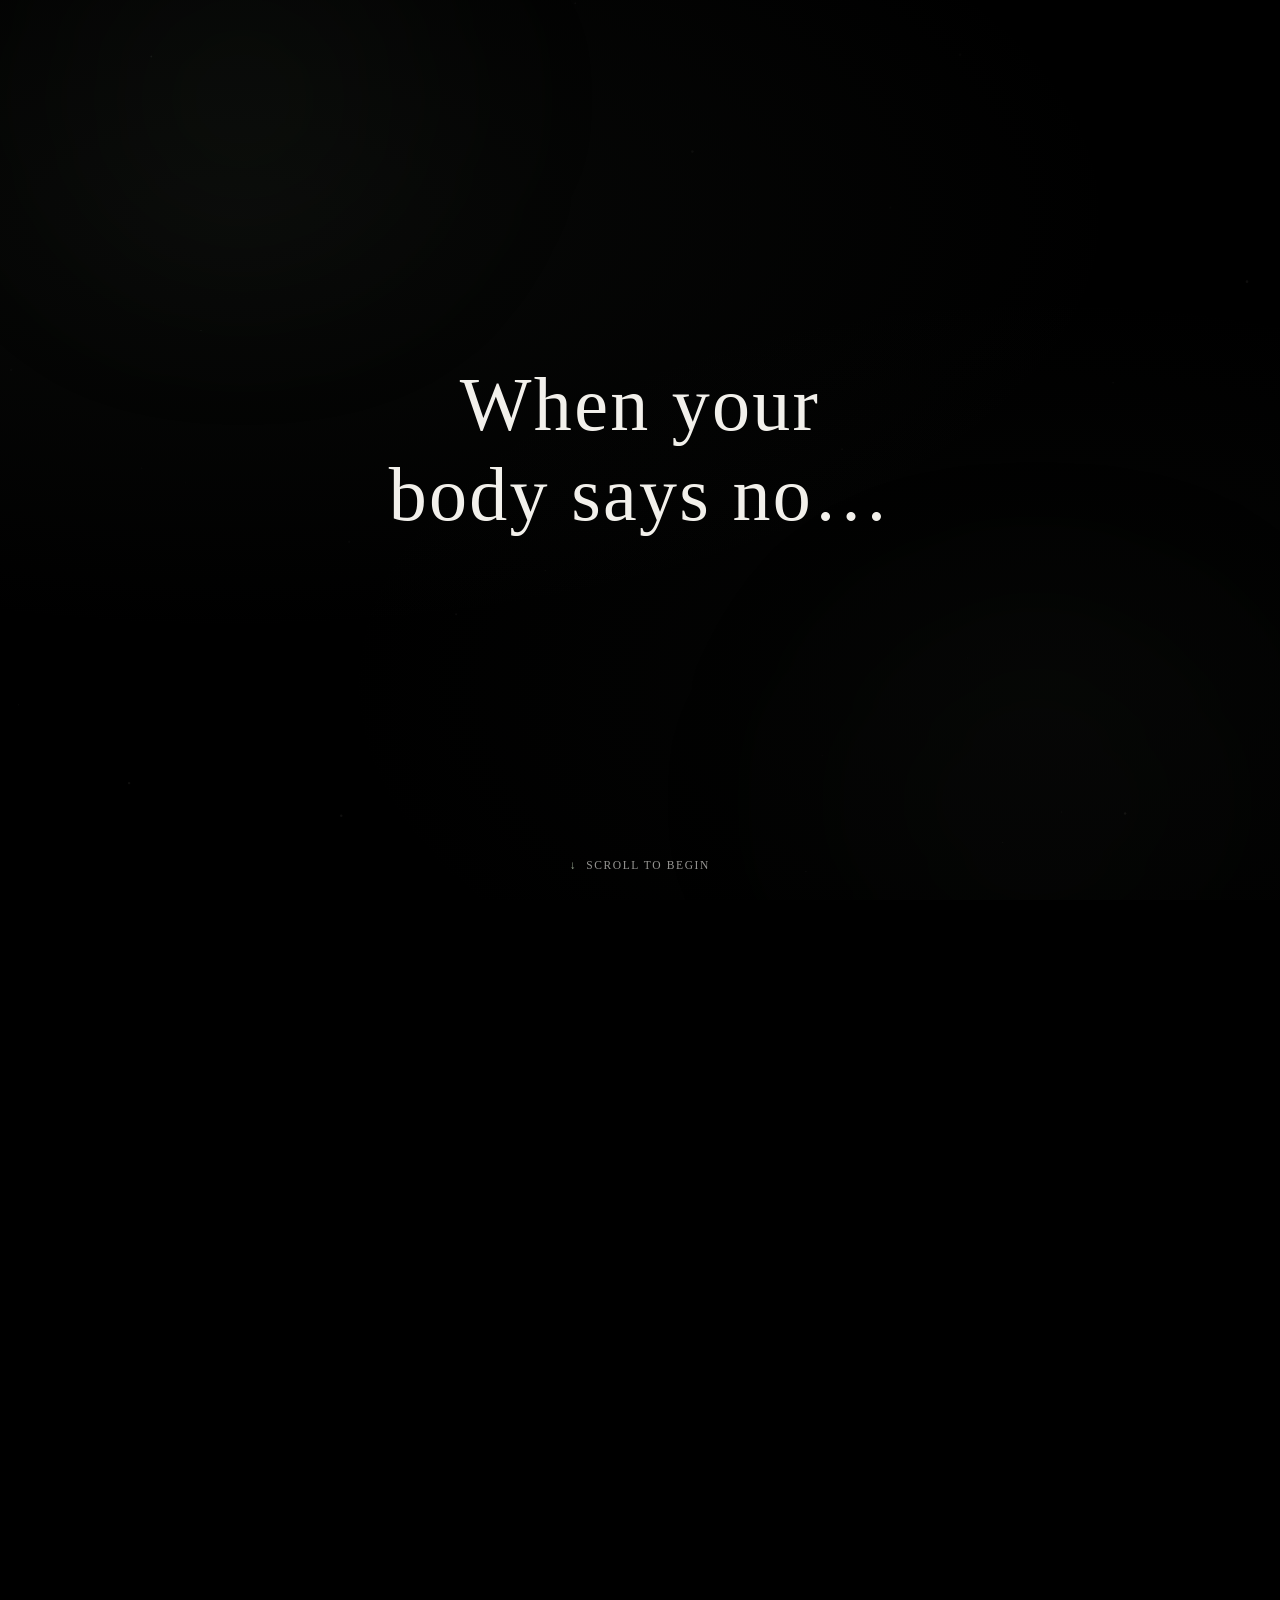
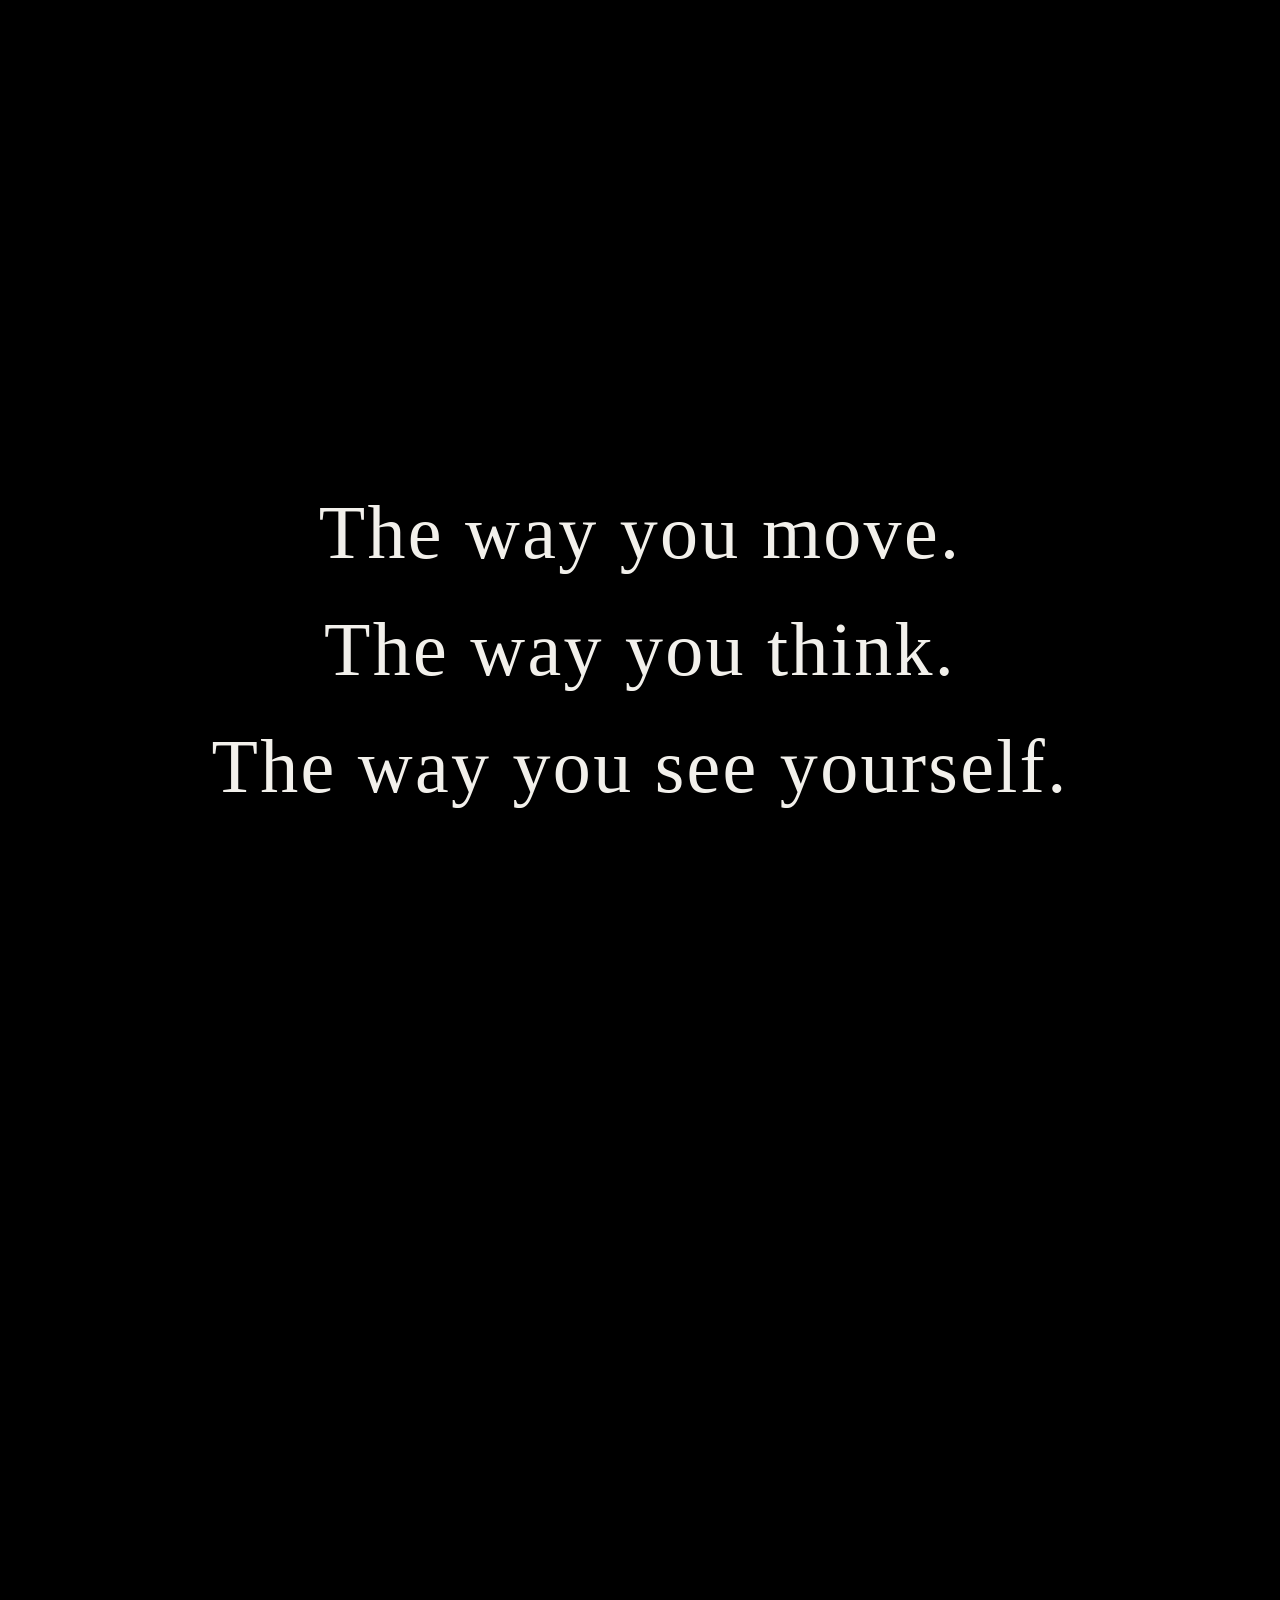
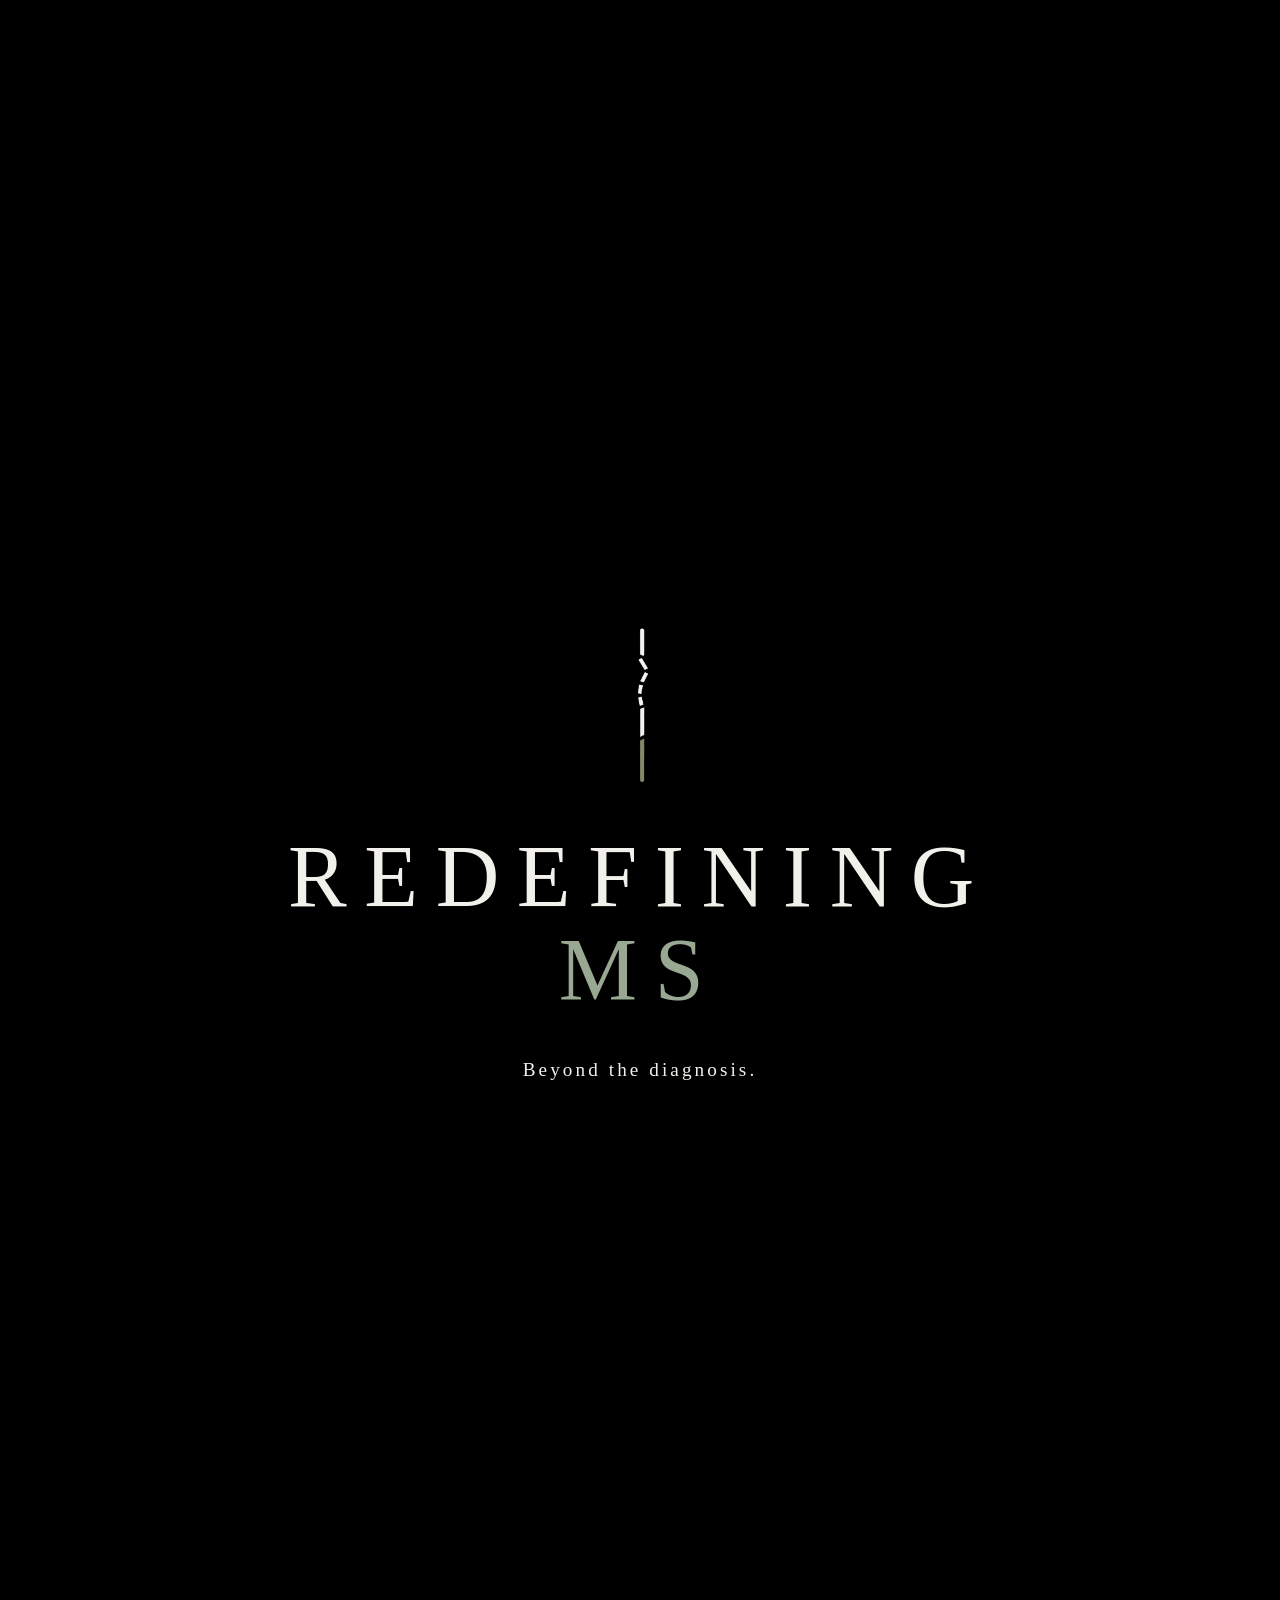
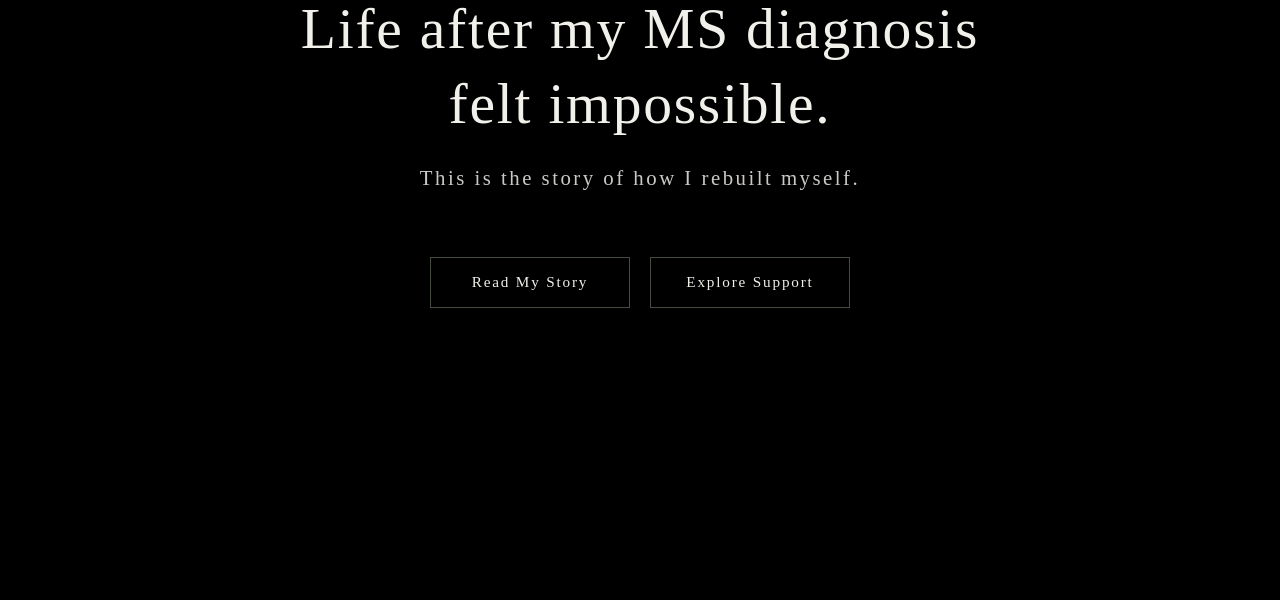
==== index.html @ 85a03a5e "Initial commit: Redefining MS site and Rebuilding Room course. Co-authored-by: Cursor <cursoragent@c" ====
<!DOCTYPE html>
<html lang="en">
<head>
  <meta charset="UTF-8">
  <meta name="viewport" content="width=device-width, initial-scale=1.0">
  <title>Redefining MS | Beyond the Diagnosis</title>
  <meta name="description" content="Redefining MS is an honest space for life after MS. Mindset, identity, support, and the work of rebuilding when life changes.">
  <meta name="author" content="Lloyd">
  <meta name="robots" content="index, follow">
  <link rel="icon" href="favicon.png" type="image/png">
  <link rel="icon" href="icon.svg" type="image/svg+xml">
  <link rel="apple-touch-icon" href="favicon.png">
  <link rel="me" href="https://www.instagram.com/redefiningms">
  <meta name="theme-color" content="#000000">
  <meta property="og:locale" content="en_GB">
  <meta property="og:type" content="website">
  <meta property="og:site_name" content="Redefining MS">
  <meta property="og:title" content="Redefining MS | Beyond the Diagnosis">
  <meta property="og:description" content="Redefining MS is an honest space for life after MS. Mindset, identity, support, and the work of rebuilding when life changes.">
  <meta property="og:image" content="book-cover.png">
  <meta property="og:image:alt" content="When My Body Said No book cover">
  <meta name="twitter:card" content="summary_large_image">
  <meta name="twitter:title" content="Redefining MS | Beyond the Diagnosis">
  <meta name="twitter:description" content="Redefining MS is an honest space for life after MS. Mindset, identity, support, and the work of rebuilding when life changes.">
  <meta name="twitter:image" content="book-cover.png">
  <meta name="twitter:image:alt" content="When My Body Said No book cover">
  <script type="application/ld+json">
    {
      "@context": "https://schema.org",
      "@type": "WebSite",
      "name": "Redefining MS",
      "description": "An honest space for life after an MS diagnosis, focused on mindset, identity, support, and rebuilding.",
      "inLanguage": "en-GB",
      "publisher": {
        "@type": "Person",
        "name": "Lloyd",
        "sameAs": "https://www.instagram.com/redefiningms"
      }
    }
  </script>
  <style>
    :root {
      --bg: #000000;
      --text: #f2f0eb;
      --text-sage: #98a892;
      --sage-glow: rgba(131, 148, 131, 0.16);
      --sage-glow-soft: rgba(131, 148, 131, 0.07);
      --reveal-duration: 4.75s;
      --reveal-ease: cubic-bezier(0.22, 1, 0.36, 1);
      --reveal-blur: 11px;
      --screen-gutter: clamp(2rem, 8vw, 5.5rem);
    }

    * {
      box-sizing: border-box;
      margin: 0;
    }

    html {
      scroll-behavior: smooth;
      scroll-snap-type: y mandatory;
    }

    body {
      position: relative;
      min-height: 100%;
      background: var(--bg);
      color: var(--text);
      font-family: "Iowan Old Style", "Palatino Linotype", Palatino, Georgia, serif;
      isolation: isolate;
    }

    .ambient {
      position: fixed;
      inset: 0;
      z-index: 0;
      overflow: hidden;
      pointer-events: none;
      background: var(--bg);
    }

    .ambient__depth,
    .ambient__glow,
    .ambient__particles,
    .ambient__noise {
      position: absolute;
      inset: 0;
    }

    .ambient__depth {
      background:
        radial-gradient(ellipse 120% 80% at 18% 24%, rgba(98, 112, 96, 0.08), transparent 58%),
        radial-gradient(ellipse 90% 70% at 82% 76%, rgba(72, 82, 70, 0.06), transparent 62%);
      transform: translate3d(0, 0, 0);
      will-change: transform;
    }

    .ambient__glow {
      opacity: 0.55;
      filter: blur(72px);
      transform: translate3d(0, 0, 0);
      will-change: transform;
    }

    .ambient__glow--one {
      inset: auto;
      top: -18%;
      left: -10%;
      width: 58%;
      height: 58%;
      background: radial-gradient(circle, rgba(118, 132, 114, 0.12) 0%, transparent 72%);
      animation: ambient-drift-a 42s ease-in-out infinite;
    }

    .ambient__glow--two {
      inset: auto;
      right: -12%;
      bottom: -20%;
      width: 62%;
      height: 62%;
      background: radial-gradient(circle, rgba(88, 98, 86, 0.1) 0%, transparent 74%);
      animation: ambient-drift-b 54s ease-in-out infinite;
    }

    .ambient__particles {
      width: 100%;
      height: 100%;
      opacity: 0.42;
    }

    .ambient__noise {
      opacity: 0.028;
      mix-blend-mode: soft-light;
      background-image: url("data:image/svg+xml,%3Csvg viewBox='0 0 200 200' xmlns='http://www.w3.org/2000/svg'%3E%3Cfilter id='n'%3E%3CfeTurbulence type='fractalNoise' baseFrequency='0.95' numOctaves='3' stitchTiles='stitch'/%3E%3C/filter%3E%3Crect width='100%25' height='100%25' filter='url(%23n)'/%3E%3C/svg%3E");
      background-size: 180px 180px;
      animation: ambient-grain 18s steps(10) infinite;
    }

    @keyframes ambient-drift-a {
      0%,
      100% {
        transform: translate3d(0, 0, 0) scale(1);
      }

      50% {
        transform: translate3d(2.5%, -2%, 0) scale(1.04);
      }
    }

    @keyframes ambient-drift-b {
      0%,
      100% {
        transform: translate3d(0, 0, 0) scale(1);
      }

      50% {
        transform: translate3d(-2%, 2.5%, 0) scale(1.05);
      }
    }

    @keyframes ambient-grain {
      0% {
        transform: translate3d(0, 0, 0);
      }

      100% {
        transform: translate3d(-4%, 3%, 0);
      }
    }

    .visually-hidden {
      position: absolute;
      width: 1px;
      height: 1px;
      padding: 0;
      margin: -1px;
      overflow: hidden;
      clip: rect(0, 0, 0, 0);
      white-space: nowrap;
      border: 0;
    }

    .site-nav {
      position: fixed;
      top: 0;
      left: 0;
      right: 0;
      z-index: 30;
      padding: 0.9rem var(--screen-gutter);
      border-bottom: 1px solid transparent;
      opacity: 0;
      transform: translateY(-0.35rem);
      pointer-events: none;
      transition:
        opacity 0.9s ease,
        transform 0.9s ease,
        background-color 0.9s ease,
        border-color 0.9s ease,
        backdrop-filter 0.9s ease;
    }

    .site-nav.is-visible {
      opacity: 1;
      transform: translateY(0);
      pointer-events: auto;
    }

    .site-nav.is-visible:not(.is-menu-open) {
      background: rgba(0, 0, 0, 0.42);
      border-bottom-color: rgba(152, 168, 146, 0.14);
      backdrop-filter: blur(14px);
      -webkit-backdrop-filter: blur(14px);
    }

    .site-nav.is-menu-open {
      background: transparent;
      border-bottom-color: transparent;
      backdrop-filter: none;
      -webkit-backdrop-filter: none;
    }

    .site-nav.is-menu-open .site-nav__inner {
      position: fixed;
      top: 0;
      right: 0;
      left: 0;
      padding: 0.9rem var(--screen-gutter);
    }

    .site-nav__inner {
      position: relative;
      z-index: 52;
      display: flex;
      align-items: center;
      justify-content: center;
      max-width: 72rem;
      margin: 0 auto;
    }

    .site-nav__toggle {
      display: inline-flex;
      align-items: center;
      gap: 0.7rem;
      padding: 0.35rem 0.15rem;
      border: 0;
      background: transparent;
      color: var(--text);
      cursor: pointer;
    }

    .site-nav__toggle-label {
      font-size: 0.72rem;
      font-weight: 400;
      letter-spacing: 0.16em;
      line-height: 1;
      text-transform: uppercase;
    }

    .site-nav__toggle-lines {
      display: grid;
      gap: 0.35rem;
    }

    .site-nav__toggle-lines span {
      display: block;
      width: 1.15rem;
      height: 1px;
      background: currentColor;
      transition: transform 0.35s ease, opacity 0.35s ease;
    }

    .site-nav.is-menu-open .site-nav__toggle-lines span:nth-child(1) {
      transform: translateY(0.43rem) rotate(45deg);
    }

    .site-nav.is-menu-open .site-nav__toggle-lines span:nth-child(2) {
      opacity: 0;
    }

    .site-nav.is-menu-open .site-nav__toggle-lines span:nth-child(3) {
      transform: translateY(-0.43rem) rotate(-45deg);
    }

    .site-nav__menu {
      position: fixed;
      inset: 0;
      z-index: 50;
      display: grid;
      place-items: center;
      min-height: 100vh;
      min-height: 100dvh;
      padding: var(--screen-gutter);
      background: var(--bg);
      opacity: 0;
      visibility: hidden;
      pointer-events: none;
      transition:
        opacity 0.55s ease,
        visibility 0.55s ease;
    }

    body.is-nav-open .site-nav__menu {
      opacity: 1;
      visibility: visible;
      pointer-events: auto;
    }

    .site-nav__list {
      display: flex;
      flex-direction: column;
      align-items: center;
      gap: clamp(2rem, 4.5vh, 3.25rem);
      list-style: none;
    }

    .site-nav__link {
      color: var(--text);
      font-size: clamp(1.45rem, 4.2vw, 2.35rem);
      font-weight: 400;
      letter-spacing: 0.08em;
      line-height: 1.2;
      text-decoration: none;
      text-transform: none;
      opacity: 0.9;
      transition: color 0.4s ease, opacity 0.4s ease;
    }

    .site-nav__link:hover,
    .site-nav__link:focus-visible {
      color: var(--text-sage);
      opacity: 1;
    }

    .site-nav__link:focus-visible {
      outline: 2px solid var(--text-sage);
      outline-offset: 4px;
    }

    body.is-nav-open {
      overflow: hidden;
    }

    body.is-nav-open .scroll-cue {
      opacity: 0;
    }

    .screen {
      position: relative;
      z-index: 1;
      min-height: 100vh;
      min-height: 100dvh;
      display: grid;
      place-items: center;
      padding: var(--screen-gutter);
      scroll-snap-align: start;
      scroll-snap-stop: always;
    }

    .screen__content {
      width: min(100%, 46rem);
      margin-inline: auto;
    }

    .screen__content--ways {
      width: min(100%, 52rem);
    }

    .screen__line {
      font-size: clamp(2.15rem, 6.4vw, 4.75rem);
      font-weight: 400;
      letter-spacing: 0.03em;
      line-height: 1.18;
      text-align: center;
      text-wrap: balance;
    }

    .screen__line--verse {
      font-size: clamp(1.9rem, 5.4vw, 3.6rem);
      line-height: 1.3;
    }

    .screen__stack--ways {
      gap: clamp(1.35rem, 3.5vh, 2.35rem);
    }

    .screen__line--single {
      white-space: nowrap;
      text-wrap: nowrap;
    }

    @media (max-width: 480px) {
      .screen__line--single {
        font-size: clamp(1.65rem, 5.8vw, 2.15rem);
        letter-spacing: 0.02em;
      }
    }

    .screen__story-heading {
      display: flex;
      flex-direction: column;
      align-items: center;
      gap: clamp(0.85rem, 2.2vh, 1.35rem);
      width: min(100%, 50rem);
    }

    .screen__story-sub {
      max-width: 34rem;
      color: rgba(242, 240, 235, 0.84);
      font-size: clamp(1rem, 2.2vw, 1.3rem);
      font-weight: 400;
      letter-spacing: 0.12em;
      line-height: 1.55;
      text-align: center;
      text-wrap: balance;
    }

    .screen__line--on-load {
      opacity: 0;
      filter: blur(var(--reveal-blur));
      transform: translateY(1.1rem);
      animation: reveal-on-load var(--reveal-duration) var(--reveal-ease) forwards;
    }

    .screen--change {
      --reveal-duration: 2.1s;
      scroll-snap-stop: normal;
    }

    .screen--change .screen__line--in-view {
      filter: none;
      transform: translate3d(0, 1.1rem, 0);
      transition:
        opacity var(--reveal-duration) var(--reveal-ease),
        transform calc(var(--reveal-duration) * 0.9) var(--reveal-ease);
    }

    .screen--change .screen__line--in-view.is-visible {
      filter: none;
      transform: translate3d(0, 0, 0);
    }

    .screen__line--in-view {
      opacity: 0;
      filter: blur(var(--reveal-blur));
      transform: translateY(1.1rem);
      transition:
        opacity var(--reveal-duration) var(--reveal-ease),
        filter var(--reveal-duration) var(--reveal-ease),
        transform calc(var(--reveal-duration) + 0.35s) var(--reveal-ease);
    }

    .screen__line--in-view.is-visible {
      opacity: 1;
      filter: blur(0);
      transform: translateY(0);
    }

    .screen__stack {
      display: flex;
      flex-direction: column;
      align-items: center;
      gap: clamp(1rem, 3vh, 2rem);
    }

    .screen__line--stagger {
      opacity: 0;
      filter: blur(var(--reveal-blur));
      transform: translateY(1rem);
      transition:
        opacity var(--reveal-duration) var(--reveal-ease),
        filter var(--reveal-duration) var(--reveal-ease),
        transform calc(var(--reveal-duration) + 0.35s) var(--reveal-ease);
      transition-delay: var(--delay, 0s);
    }

    .screen--in-view.is-visible .screen__line--stagger {
      opacity: 1;
      filter: blur(0);
      transform: translateY(0);
    }

    .screen__proclamation {
      position: relative;
      isolation: isolate;
    }

    .screen__proclamation::before {
      content: "";
      position: absolute;
      inset: -45% -25%;
      z-index: -1;
      pointer-events: none;
      background: radial-gradient(
        ellipse at center,
        var(--sage-glow) 0%,
        var(--sage-glow-soft) 42%,
        transparent 72%
      );
      opacity: 0;
      transition: opacity 5s ease;
    }

    .screen--in-view.is-visible .screen__proclamation::before {
      opacity: 1;
    }

    .screen__line--lift {
      opacity: 0;
      filter: blur(var(--reveal-blur));
      transform: translateY(1.35rem);
      transition:
        opacity var(--reveal-duration) var(--reveal-ease),
        filter var(--reveal-duration) var(--reveal-ease),
        transform calc(var(--reveal-duration) + 0.35s) var(--reveal-ease);
    }

    .screen--in-view.is-visible .screen__line--lift {
      opacity: 1;
      filter: blur(0);
      transform: translateY(0);
    }

    .screen__title-card {
      display: flex;
      flex-direction: column;
      align-items: center;
      text-align: center;
      gap: clamp(1.75rem, 4.5vh, 3rem);
      width: min(100%, 52rem);
    }

    .screen__title-mark {
      display: block;
      height: clamp(6.5rem, 20vh, 11rem);
      width: auto;
      object-fit: contain;
    }

    .screen__brand {
      font-size: clamp(2.35rem, 7.8vw, 5.5rem);
      font-weight: 400;
      letter-spacing: 0.2em;
      line-height: 1.05;
      text-transform: uppercase;
    }

    .screen__brand-ms {
      color: var(--text-sage);
    }

    .screen__brand-sub {
      font-size: clamp(0.95rem, 2.1vw, 1.2rem);
      font-weight: 400;
      letter-spacing: 0.16em;
      line-height: 1.5;
      text-transform: none;
    }

    .screen__title-piece {
      opacity: 0;
      filter: blur(var(--reveal-blur));
      transform: translateY(1.2rem);
      transition:
        opacity var(--reveal-duration) var(--reveal-ease),
        filter var(--reveal-duration) var(--reveal-ease),
        transform calc(var(--reveal-duration) + 0.5s) var(--reveal-ease);
      transition-delay: var(--delay, 0s);
    }

    .screen--in-view.is-visible .screen__title-piece {
      opacity: 1;
      filter: blur(0);
      transform: translateY(0);
    }

    .screen__cta-card {
      display: flex;
      flex-direction: column;
      align-items: center;
      text-align: center;
      gap: clamp(3rem, 7vh, 4.75rem);
      width: min(100%, 50rem);
    }

    .screen__cta-row {
      display: flex;
      flex-wrap: wrap;
      justify-content: center;
      gap: clamp(0.85rem, 2vw, 1.25rem);
    }

    .screen__cta {
      display: inline-flex;
      align-items: center;
      justify-content: center;
      min-width: 12.5rem;
      padding: 0.95rem 1.85rem;
      border: 1px solid rgba(152, 168, 146, 0.45);
      color: var(--text);
      background: transparent;
      font: inherit;
      font-size: clamp(0.85rem, 1.4vw, 0.95rem);
      letter-spacing: 0.12em;
      line-height: 1.2;
      text-decoration: none;
      transition:
        color 0.5s ease,
        border-color 0.5s ease,
        background-color 0.5s ease,
        transform 0.5s ease;
    }

    .screen__cta:hover,
    .screen__cta:focus-visible {
      border-color: var(--text-sage);
      background: rgba(152, 168, 146, 0.1);
      transform: translateY(-2px);
    }

    .screen__cta:focus-visible {
      outline: 2px solid var(--text-sage);
      outline-offset: 3px;
    }

    .scroll-cue {
      position: fixed;
      left: 50%;
      bottom: clamp(1.25rem, 3vh, 2.25rem);
      z-index: 25;
      display: flex;
      align-items: center;
      gap: 0.55rem;
      color: rgba(242, 240, 235, 0.62);
      font-size: 0.72rem;
      font-weight: 400;
      letter-spacing: 0.14em;
      line-height: 1.2;
      text-transform: uppercase;
      transform: translateX(-50%);
      opacity: 1;
      pointer-events: none;
      transition: opacity 0.9s ease;
    }

    .scroll-cue.is-hidden {
      opacity: 0;
    }

    .scroll-cue__label {
      transition: opacity 0.55s ease;
    }

    .scroll-cue__arrow {
      display: inline-block;
      color: var(--text-sage);
      animation: scroll-cue-bob 3.2s ease-in-out infinite;
    }

    @keyframes scroll-cue-bob {
      0%,
      100% {
        transform: translateY(0);
      }

      50% {
        transform: translateY(0.28rem);
      }
    }

    @keyframes reveal-on-load {
      from {
        opacity: 0;
        filter: blur(var(--reveal-blur));
        transform: translateY(1.1rem);
      }

      to {
        opacity: 1;
        filter: blur(0);
        transform: translateY(0);
      }
    }

    @media (prefers-reduced-motion: reduce) {
      html {
        scroll-behavior: auto;
      }

      .ambient__glow--one,
      .ambient__glow--two,
      .ambient__noise {
        animation: none;
      }

      .ambient__particles {
        display: none;
      }

      .screen__line--on-load {
        animation: none;
        opacity: 1;
        filter: none;
        transform: none;
      }

      .screen__line--in-view,
      .screen__line--stagger,
      .screen__line--lift,
      .screen__title-piece {
        opacity: 1;
        filter: none;
        transform: none;
        transition: none;
      }

      .screen__proclamation::before {
        opacity: 1;
        transition: none;
      }

      .site-nav {
        transform: none;
        transition: none;
      }

      .scroll-cue__arrow {
        animation: none;
      }
    }

  </style>
</head>
<body>
  <div class="ambient" aria-hidden="true">
    <div class="ambient__depth"></div>
    <div class="ambient__glow ambient__glow--one"></div>
    <div class="ambient__glow ambient__glow--two"></div>
    <canvas class="ambient__particles"></canvas>
    <div class="ambient__noise"></div>
  </div>

  <header class="site-nav" id="site-nav" aria-hidden="true">
    <div class="site-nav__inner">
      <button type="button" class="site-nav__toggle" aria-expanded="false" aria-controls="site-nav-menu">
        <span class="site-nav__toggle-label" id="site-nav-toggle-label">Menu</span>
        <span class="site-nav__toggle-lines" aria-hidden="true">
          <span></span>
          <span></span>
          <span></span>
        </span>
      </button>
    </div>
  </header>

  <nav id="site-nav-menu" class="site-nav__menu" aria-label="Primary" aria-hidden="true">
    <ul class="site-nav__list">
      <li><a class="site-nav__link" href="my-story.html">My Story</a></li>
      <li><a class="site-nav__link" href="the-book.html">The Book</a></li>
      <li><a class="site-nav__link" href="support.html">Support</a></li>
      <li><a class="site-nav__link" href="https://www.instagram.com/redefiningms" target="_blank" rel="noopener noreferrer">Connect</a></li>
    </ul>
  </nav>

  <p class="scroll-cue" id="scroll-cue" aria-hidden="true">
    <span class="scroll-cue__arrow" aria-hidden="true">↓</span>
    <span class="scroll-cue__label" id="scroll-cue-label">Scroll to begin</span>
  </p>

  <main class="screen screen--opening">
    <div class="screen__content">
      <p class="screen__line screen__line--on-load">When your body says no…</p>
    </div>
  </main>

  <section class="screen screen--change screen--in-view" aria-label="Everything changes">
    <div class="screen__content">
      <p class="screen__line screen__line--in-view">Everything changes.</p>
    </div>
  </section>

  <section class="screen screen--ways screen--in-view" aria-label="The way you move, think, and see yourself">
    <div class="screen__content screen__content--ways">
      <div class="screen__stack screen__stack--ways">
        <p class="screen__line screen__line--stagger" style="--delay: 0s">The way you move.</p>
        <p class="screen__line screen__line--stagger" style="--delay: 0.75s">The way you think.</p>
        <p class="screen__line screen__line--stagger screen__line--single" style="--delay: 1.5s">The way you see yourself.</p>
      </div>
    </div>
  </section>

  <section class="screen screen--identity screen--in-view" aria-label="We are more than what happens to us">
    <div class="screen__content">
      <div class="screen__proclamation">
        <p class="screen__line screen__line--lift">But we are more than what happens to us.</p>
      </div>
    </div>
  </section>

  <section class="screen screen--brand screen--in-view" aria-labelledby="brand-title">
    <div class="screen__title-card">
      <img class="screen__title-mark screen__title-piece" src="icon.svg" alt="" aria-hidden="true" style="--delay: 0s">
      <h1 id="brand-title" class="screen__brand screen__title-piece" style="--delay: 0.65s">
        REDEFINING <span class="screen__brand-ms">MS</span>
      </h1>
      <p class="screen__brand-sub screen__title-piece" style="--delay: 1.35s">Beyond the diagnosis.</p>
    </div>
  </section>

  <section class="screen screen--invitation screen--in-view" aria-labelledby="invitation-story">
    <div class="screen__cta-card">
      <div class="screen__story-heading">
        <p id="invitation-story" class="screen__line screen__line--verse screen__title-piece" style="--delay: 0s">Life after my MS diagnosis<br>felt impossible.</p>
        <p class="screen__story-sub screen__title-piece" style="--delay: 0.55s">This is the story of how I rebuilt myself.</p>
      </div>
      <div class="screen__cta-row screen__title-piece" style="--delay: 1.1s">
        <a class="screen__cta" href="my-story.html">Read My Story</a>
        <a class="screen__cta" href="support.html">Explore Support</a>
      </div>
    </div>
  </section>

  <script>
    const revealTargets = document.querySelectorAll(".screen__line--in-view, .screen--in-view");
    const openingScreen = document.querySelector(".screen--opening");
    const invitationScreen = document.querySelector(".screen--invitation");
    const scrollCue = document.getElementById("scroll-cue");
    const scrollCueLabel = document.getElementById("scroll-cue-label");
    const siteNav = document.getElementById("site-nav");
    const navToggle = document.querySelector(".site-nav__toggle");
    const navToggleLabel = document.getElementById("site-nav-toggle-label");
    const navMenu = document.getElementById("site-nav-menu");
    const mobileNavQuery = window.matchMedia("(max-width: 767px)");
    const reducedMotionQuery = window.matchMedia("(prefers-reduced-motion: reduce)");
    const ambientDepth = document.querySelector(".ambient__depth");
    const ambientCanvas = document.querySelector(".ambient__particles");

    const setNavVisible = (visible) => {
      siteNav.classList.toggle("is-visible", visible);
      siteNav.setAttribute("aria-hidden", String(!visible));

      if (!visible) {
        setMenuOpen(false);
      }
    };

    const setMenuOpen = (open) => {
      siteNav.classList.toggle("is-menu-open", open);
      navToggle.setAttribute("aria-expanded", String(open));
      document.body.classList.toggle("is-nav-open", open);
      navMenu.setAttribute("aria-hidden", String(!open));

      if (navToggleLabel) {
        navToggleLabel.textContent = open ? "Close" : "Menu";
      }
    };

    const setScrollCueVisible = (visible) => {
      if (!scrollCue) {
        return;
      }

      scrollCue.classList.toggle("is-hidden", !visible);
      scrollCue.setAttribute("aria-hidden", String(!visible));
    };

    const updateScrollCue = () => {
      if (!scrollCue || !scrollCueLabel || !openingScreen) {
        return;
      }

      if (invitationScreen) {
        const invitationRect = invitationScreen.getBoundingClientRect();

        if (invitationRect.top <= window.innerHeight * 0.72) {
          setScrollCueVisible(false);
          return;
        }
      }

      setScrollCueVisible(true);

      const pastOpening = openingScreen.getBoundingClientRect().bottom <= window.innerHeight * 0.84;
      const nextLabel = pastOpening ? "Continue scrolling" : "Scroll to begin";

      if (scrollCueLabel.textContent !== nextLabel) {
        scrollCueLabel.textContent = nextLabel;
      }
    };

    if (!reducedMotionQuery.matches) {
      const revealObserver = new IntersectionObserver(
        (entries) => {
          entries.forEach((entry) => {
            if (!entry.isIntersecting) {
              return;
            }

            entry.target.classList.add("is-visible");
            revealObserver.unobserve(entry.target);
          });
        },
        {
          threshold: 0.45,
        }
      );

      const changeObserver = new IntersectionObserver(
        (entries) => {
          entries.forEach((entry) => {
            if (!entry.isIntersecting) {
              return;
            }

            entry.target.classList.add("is-visible");
            changeObserver.unobserve(entry.target);
          });
        },
        {
          threshold: 0.18,
          rootMargin: "0px 0px -6% 0px",
        }
      );

      revealTargets.forEach((target) => {
        if (target.classList.contains("screen--change") || target.closest(".screen--change")) {
          changeObserver.observe(target);
          return;
        }

        revealObserver.observe(target);
      });
    } else {
      revealTargets.forEach((target) => target.classList.add("is-visible"));
    }

    if (openingScreen && siteNav) {
      const navObserver = new IntersectionObserver(
        ([entry]) => {
          setNavVisible(entry.boundingClientRect.bottom <= 72);
        },
        {
          threshold: [0, 0.15, 0.35, 0.65, 1],
        }
      );

      navObserver.observe(openingScreen);
    }

    updateScrollCue();

    let scrollCueTicking = false;

    window.addEventListener(
      "scroll",
      () => {
        if (scrollCueTicking) {
          return;
        }

        scrollCueTicking = true;
        window.requestAnimationFrame(() => {
          updateScrollCue();
          scrollCueTicking = false;
        });
      },
      { passive: true }
    );

    window.addEventListener("resize", updateScrollCue);

    navToggle.addEventListener("click", () => {
      setMenuOpen(!siteNav.classList.contains("is-menu-open"));
    });

    navMenu.addEventListener("click", (event) => {
      if (event.target.closest(".site-nav__link")) {
        setMenuOpen(false);
      }
    });

    document.addEventListener("keydown", (event) => {
      if (event.key === "Escape") {
        setMenuOpen(false);
      }
    });

    mobileNavQuery.addEventListener("change", () => {
      setMenuOpen(false);
    });

    const initAmbientParticles = () => {
      if (!ambientCanvas || reducedMotionQuery.matches) {
        return;
      }

      const context = ambientCanvas.getContext("2d");
      let width = 0;
      let height = 0;
      const particles = [];
      const particleCount = 28;

      const resizeCanvas = () => {
        width = ambientCanvas.clientWidth;
        height = ambientCanvas.clientHeight;
        ambientCanvas.width = Math.floor(width * window.devicePixelRatio);
        ambientCanvas.height = Math.floor(height * window.devicePixelRatio);
        context.setTransform(window.devicePixelRatio, 0, 0, window.devicePixelRatio, 0, 0);
      };

      const createParticle = () => ({
        x: Math.random() * width,
        y: Math.random() * height,
        radius: Math.random() * 1.1 + 0.35,
        driftX: (Math.random() - 0.5) * 0.08,
        driftY: (Math.random() - 0.5) * 0.06,
        alpha: Math.random() * 0.16 + 0.04,
      });

      const resetParticles = () => {
        particles.length = 0;

        for (let index = 0; index < particleCount; index += 1) {
          particles.push(createParticle());
        }
      };

      const drawParticles = () => {
        context.clearRect(0, 0, width, height);

        particles.forEach((particle) => {
          particle.x += particle.driftX;
          particle.y += particle.driftY;

          if (particle.x < -8) {
            particle.x = width + 8;
          }

          if (particle.x > width + 8) {
            particle.x = -8;
          }

          if (particle.y < -8) {
            particle.y = height + 8;
          }

          if (particle.y > height + 8) {
            particle.y = -8;
          }

          context.beginPath();
          context.fillStyle = `rgba(214, 210, 200, ${particle.alpha})`;
          context.arc(particle.x, particle.y, particle.radius, 0, Math.PI * 2);
          context.fill();
        });
      };

      const tick = () => {
        drawParticles();
        window.requestAnimationFrame(tick);
      };

      resizeCanvas();
      resetParticles();
      tick();

      window.addEventListener("resize", () => {
        resizeCanvas();
        resetParticles();
      });
    };

    const initAmbientDepth = () => {
      if (reducedMotionQuery.matches || !ambientDepth) {
        return;
      }

      let ticking = false;

      const updateDepth = () => {
        ambientDepth.style.transform = `translate3d(0, ${window.scrollY * 0.04}px, 0)`;
        ticking = false;
      };

      window.addEventListener(
        "scroll",
        () => {
          if (ticking) {
            return;
          }

          ticking = true;
          window.requestAnimationFrame(updateDepth);
        },
        { passive: true }
      );

      updateDepth();
    };

    initAmbientParticles();
    initAmbientDepth();
  </script>
</body>
</html>
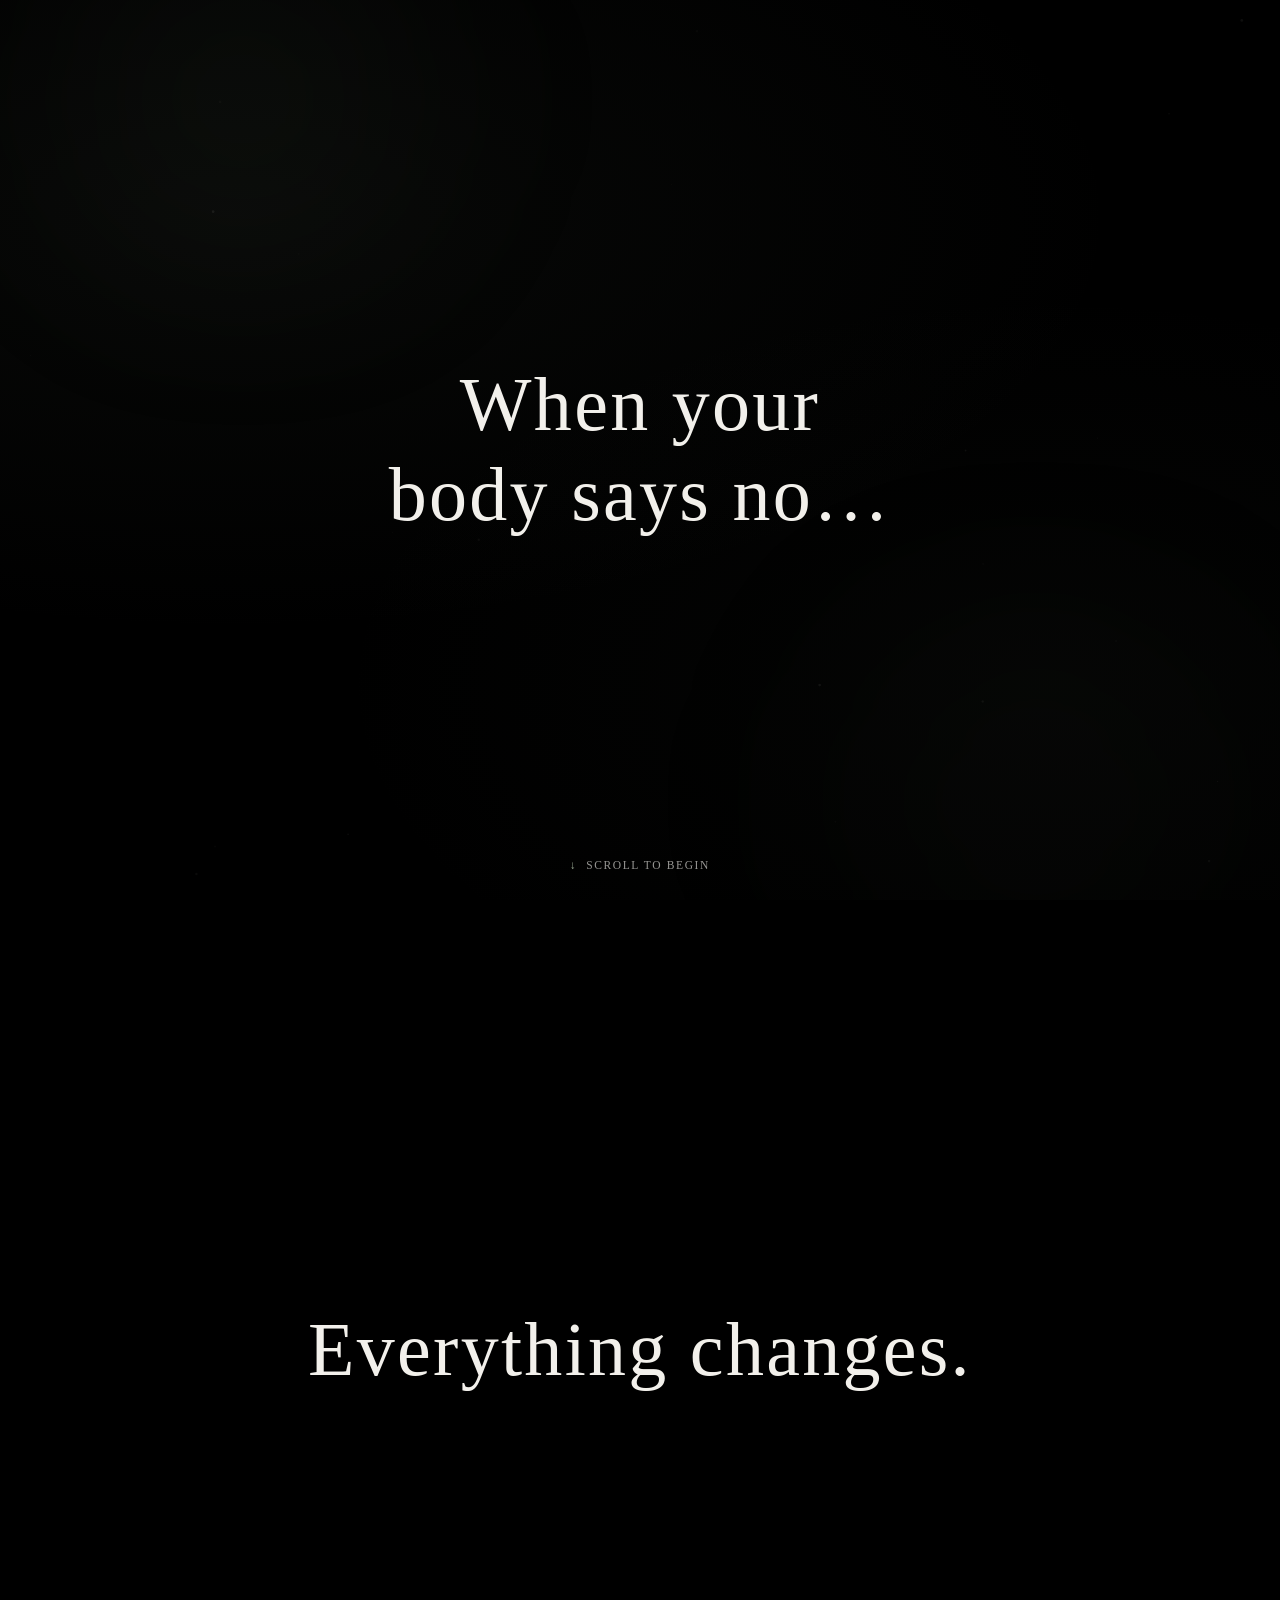
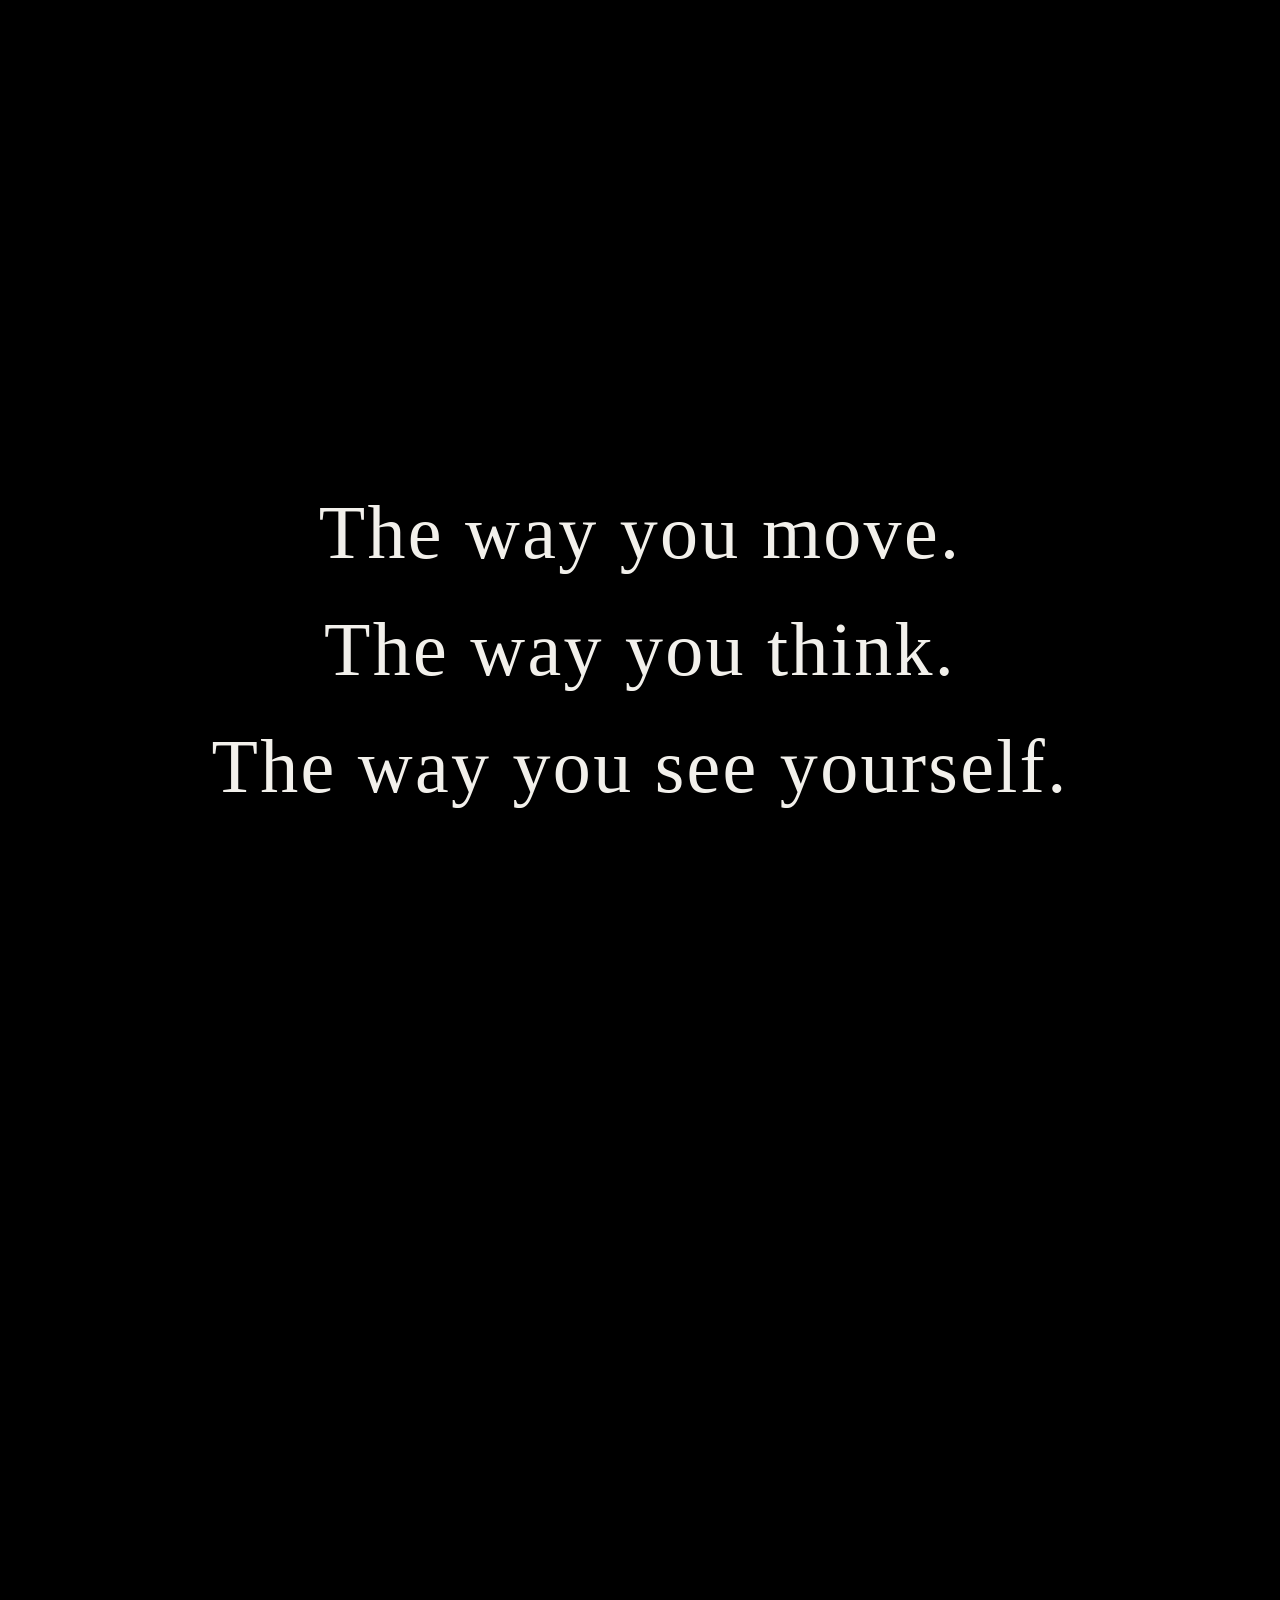
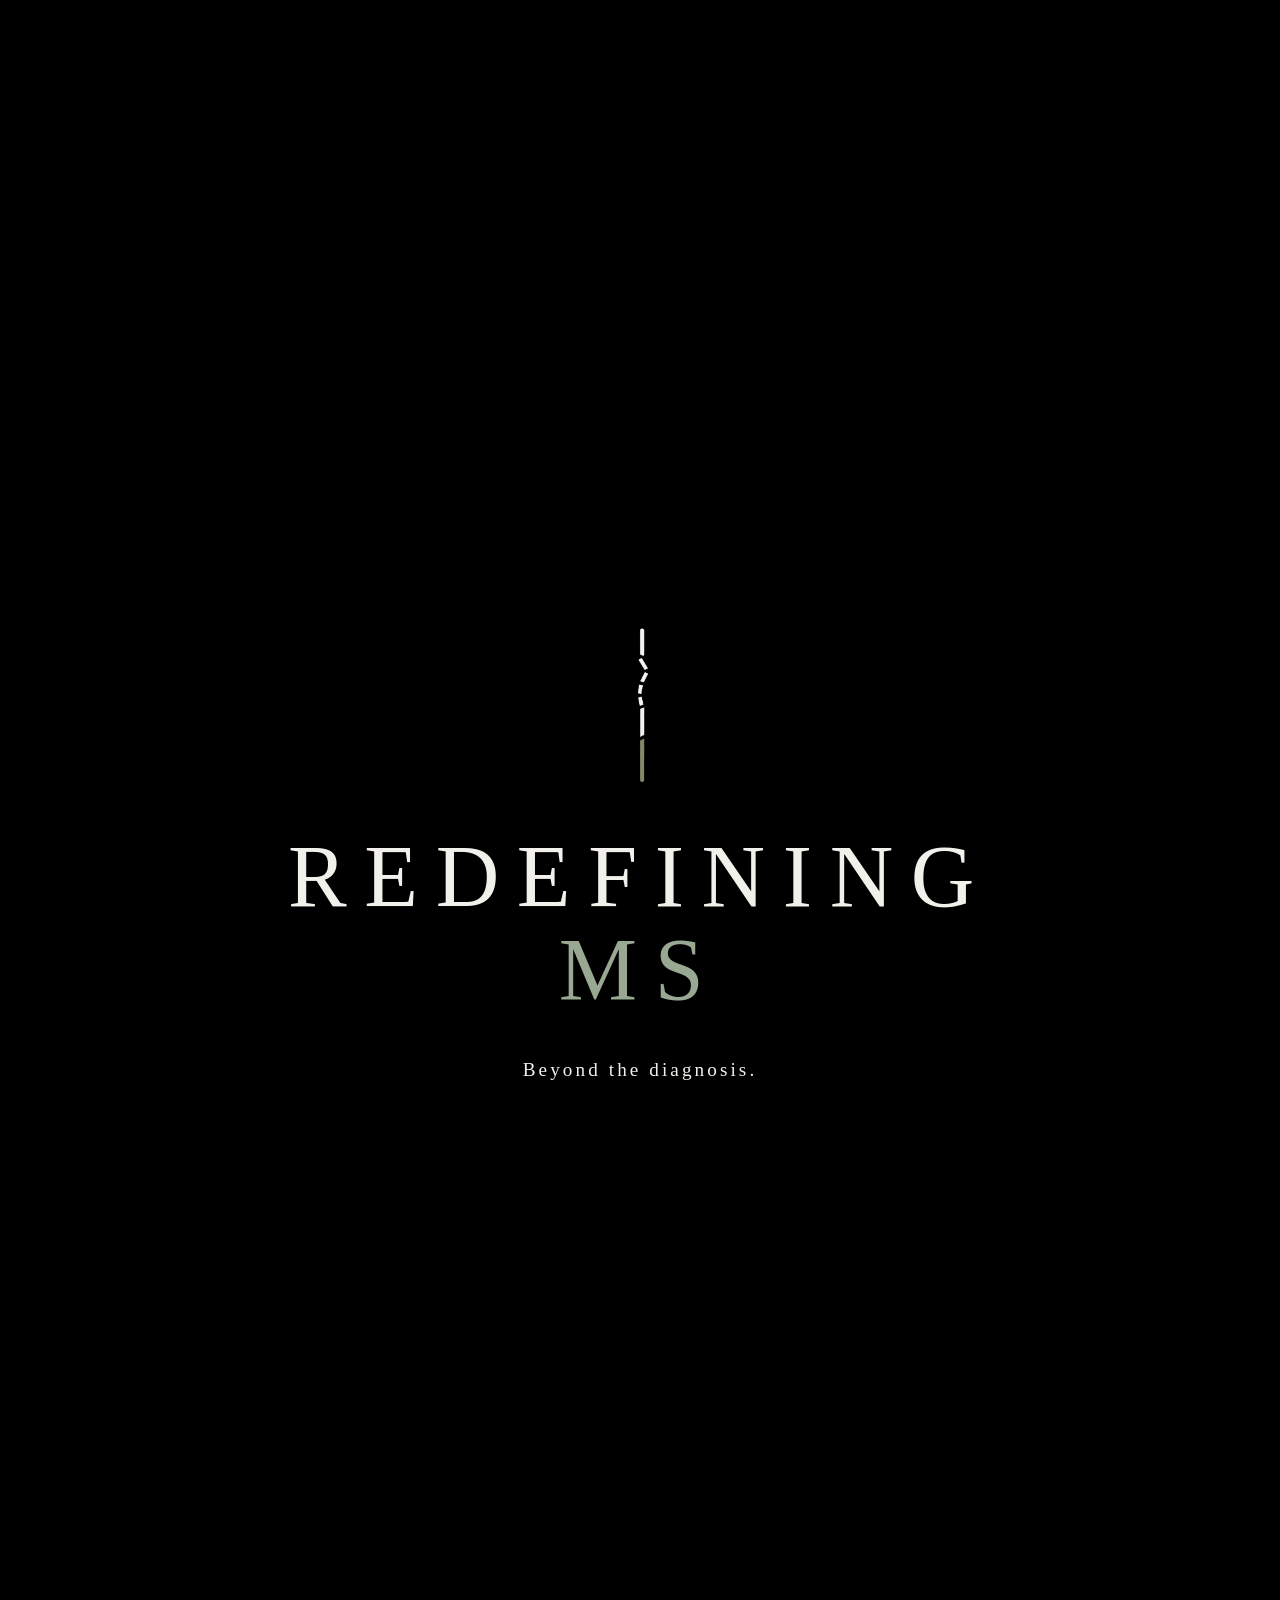
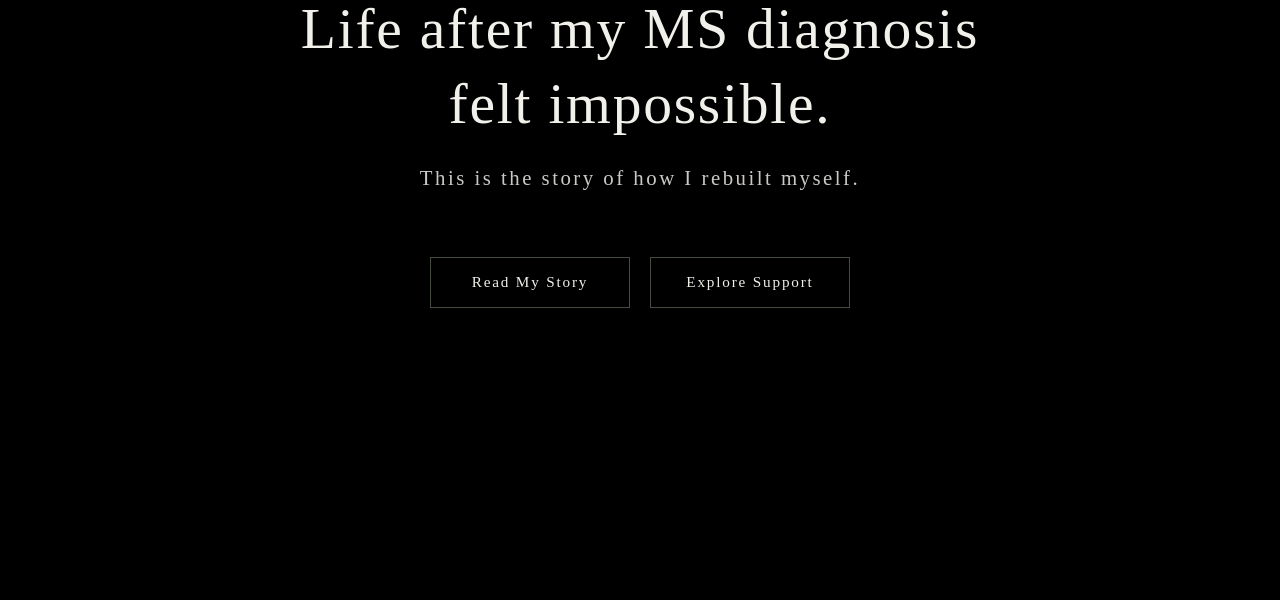
==== commit 9541e355: "Add Rebuilding Room announcement bar on homepage when nav appears. White bar with link to the free c" ====
--- a/index.html
+++ b/index.html
@@ -49,6 +49,7 @@
       --reveal-ease: cubic-bezier(0.22, 1, 0.36, 1);
       --reveal-blur: 11px;
       --screen-gutter: clamp(2rem, 8vw, 5.5rem);
+      --course-announce-height: 2.85rem;
     }
 
     * {
@@ -178,6 +179,71 @@
       clip: rect(0, 0, 0, 0);
       white-space: nowrap;
       border: 0;
+    }
+
+    .course-announce {
+      position: fixed;
+      top: 0;
+      left: 0;
+      right: 0;
+      z-index: 31;
+      display: grid;
+      place-items: center;
+      min-height: var(--course-announce-height);
+      padding: 0 max(1rem, env(safe-area-inset-right)) 0 max(1rem, env(safe-area-inset-left));
+      background: #ffffff;
+      color: #0a0a0a;
+      opacity: 0;
+      transform: translateY(-100%);
+      pointer-events: none;
+      transition:
+        opacity 0.65s ease,
+        transform 0.65s var(--reveal-ease);
+    }
+
+    .course-announce.is-visible {
+      opacity: 1;
+      transform: translateY(0);
+      pointer-events: auto;
+    }
+
+    .course-announce__link {
+      display: block;
+      width: 100%;
+      max-width: 52rem;
+      padding: 0.2rem 0.5rem;
+      color: inherit;
+      font-family: "Helvetica Neue", Helvetica, Arial, sans-serif;
+      font-size: clamp(0.72rem, 2vw, 0.86rem);
+      font-weight: 500;
+      letter-spacing: 0.05em;
+      line-height: 1.35;
+      text-align: center;
+      text-decoration: none;
+      text-wrap: balance;
+    }
+
+    .course-announce__link:hover,
+    .course-announce__link:focus-visible {
+      text-decoration: underline;
+      text-underline-offset: 0.2em;
+    }
+
+    .course-announce__link:focus-visible {
+      outline: 2px solid #0a0a0a;
+      outline-offset: 3px;
+    }
+
+    .course-announce__name {
+      font-weight: 600;
+    }
+
+    body.has-course-announce .site-nav.is-visible {
+      top: var(--course-announce-height);
+    }
+
+    body.has-course-announce .site-nav.is-menu-open .site-nav__inner {
+      top: var(--course-announce-height);
     }
 
     .site-nav {
@@ -739,6 +805,12 @@
     <div class="ambient__noise"></div>
   </div>
 
+  <aside class="course-announce" id="course-announce" aria-hidden="true">
+    <a class="course-announce__link" href="the-rebuilding-room/">
+      Start Free Coaching Course — <span class="course-announce__name">The Rebuilding Room</span>
+    </a>
+  </aside>
+
   <header class="site-nav" id="site-nav" aria-hidden="true">
     <div class="site-nav__inner">
       <button type="button" class="site-nav__toggle" aria-expanded="false" aria-controls="site-nav-menu">
@@ -826,6 +898,7 @@
     const scrollCue = document.getElementById("scroll-cue");
     const scrollCueLabel = document.getElementById("scroll-cue-label");
     const siteNav = document.getElementById("site-nav");
+    const courseAnnounce = document.getElementById("course-announce");
     const navToggle = document.querySelector(".site-nav__toggle");
     const navToggleLabel = document.getElementById("site-nav-toggle-label");
     const navMenu = document.getElementById("site-nav-menu");
@@ -837,6 +910,9 @@
     const setNavVisible = (visible) => {
       siteNav.classList.toggle("is-visible", visible);
       siteNav.setAttribute("aria-hidden", String(!visible));
+      courseAnnounce?.classList.toggle("is-visible", visible);
+      courseAnnounce?.setAttribute("aria-hidden", String(!visible));
+      document.body.classList.toggle("has-course-announce", visible);
 
       if (!visible) {
         setMenuOpen(false);
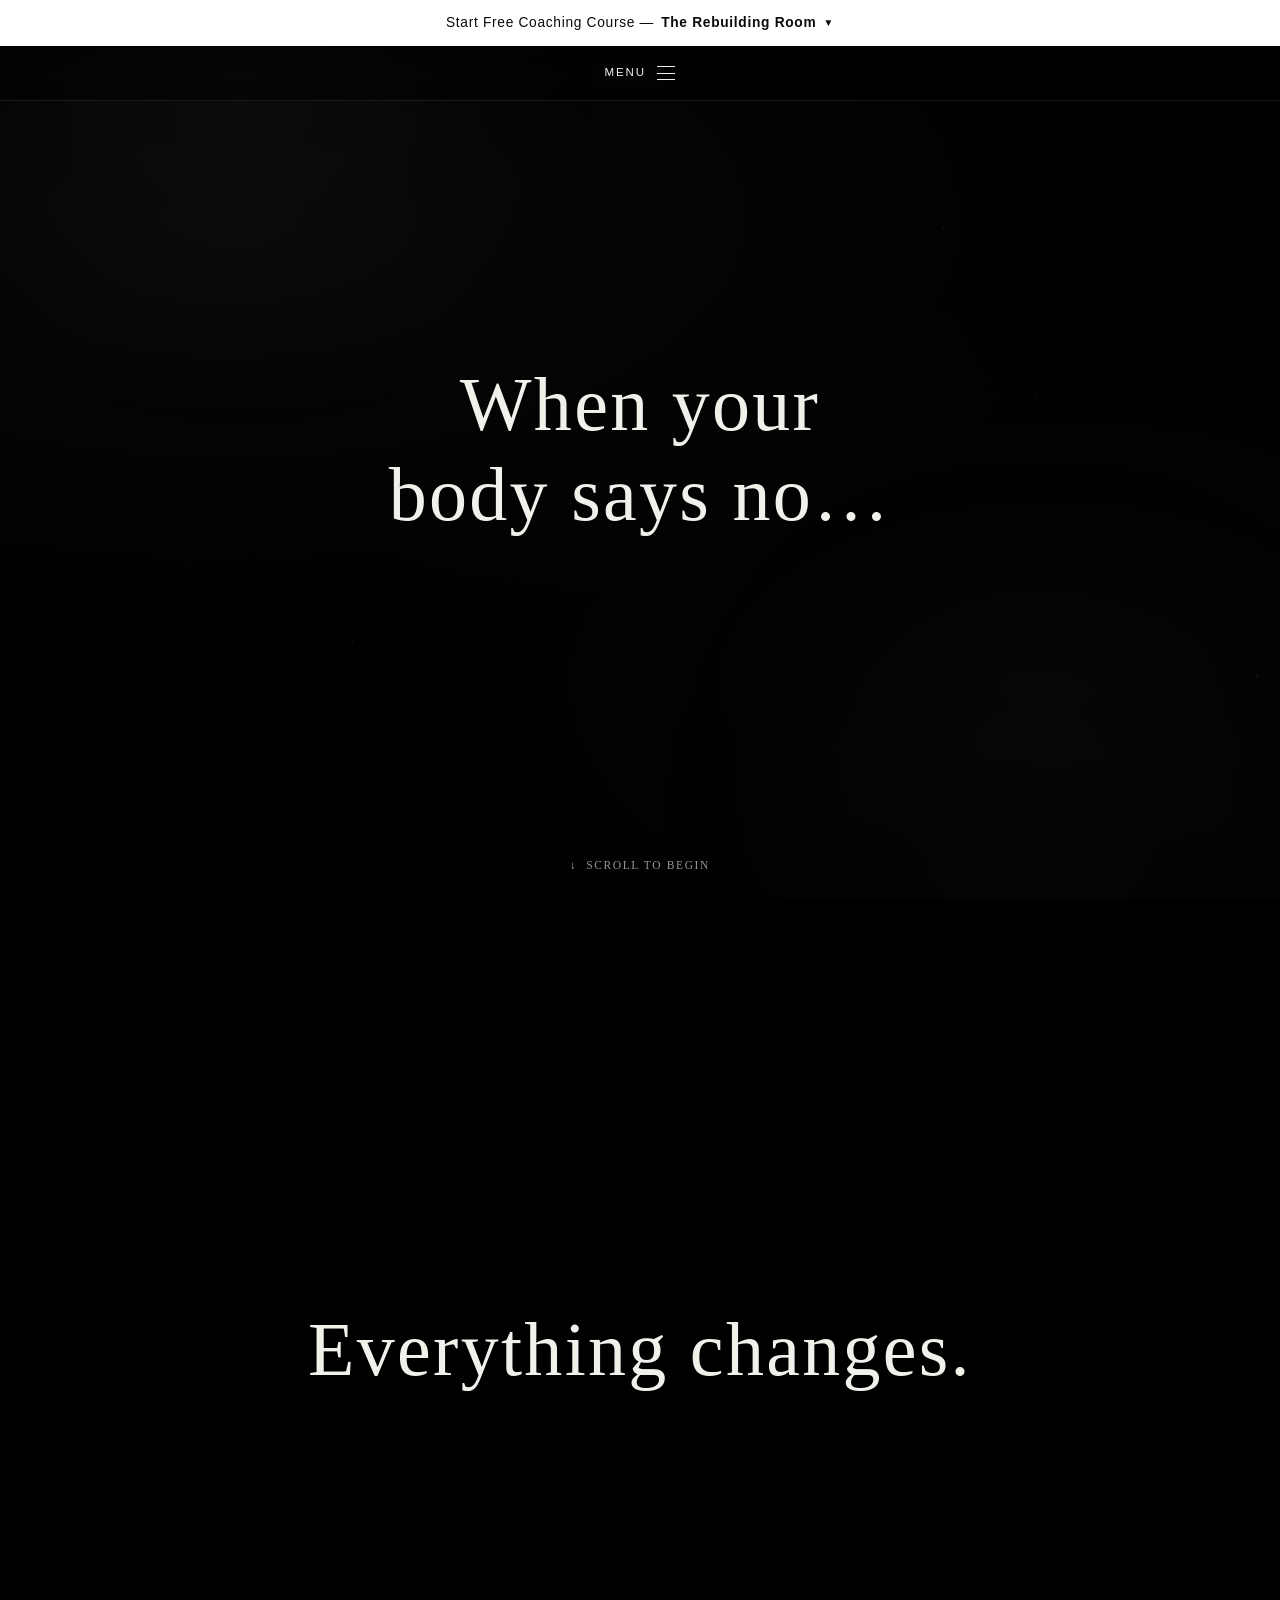
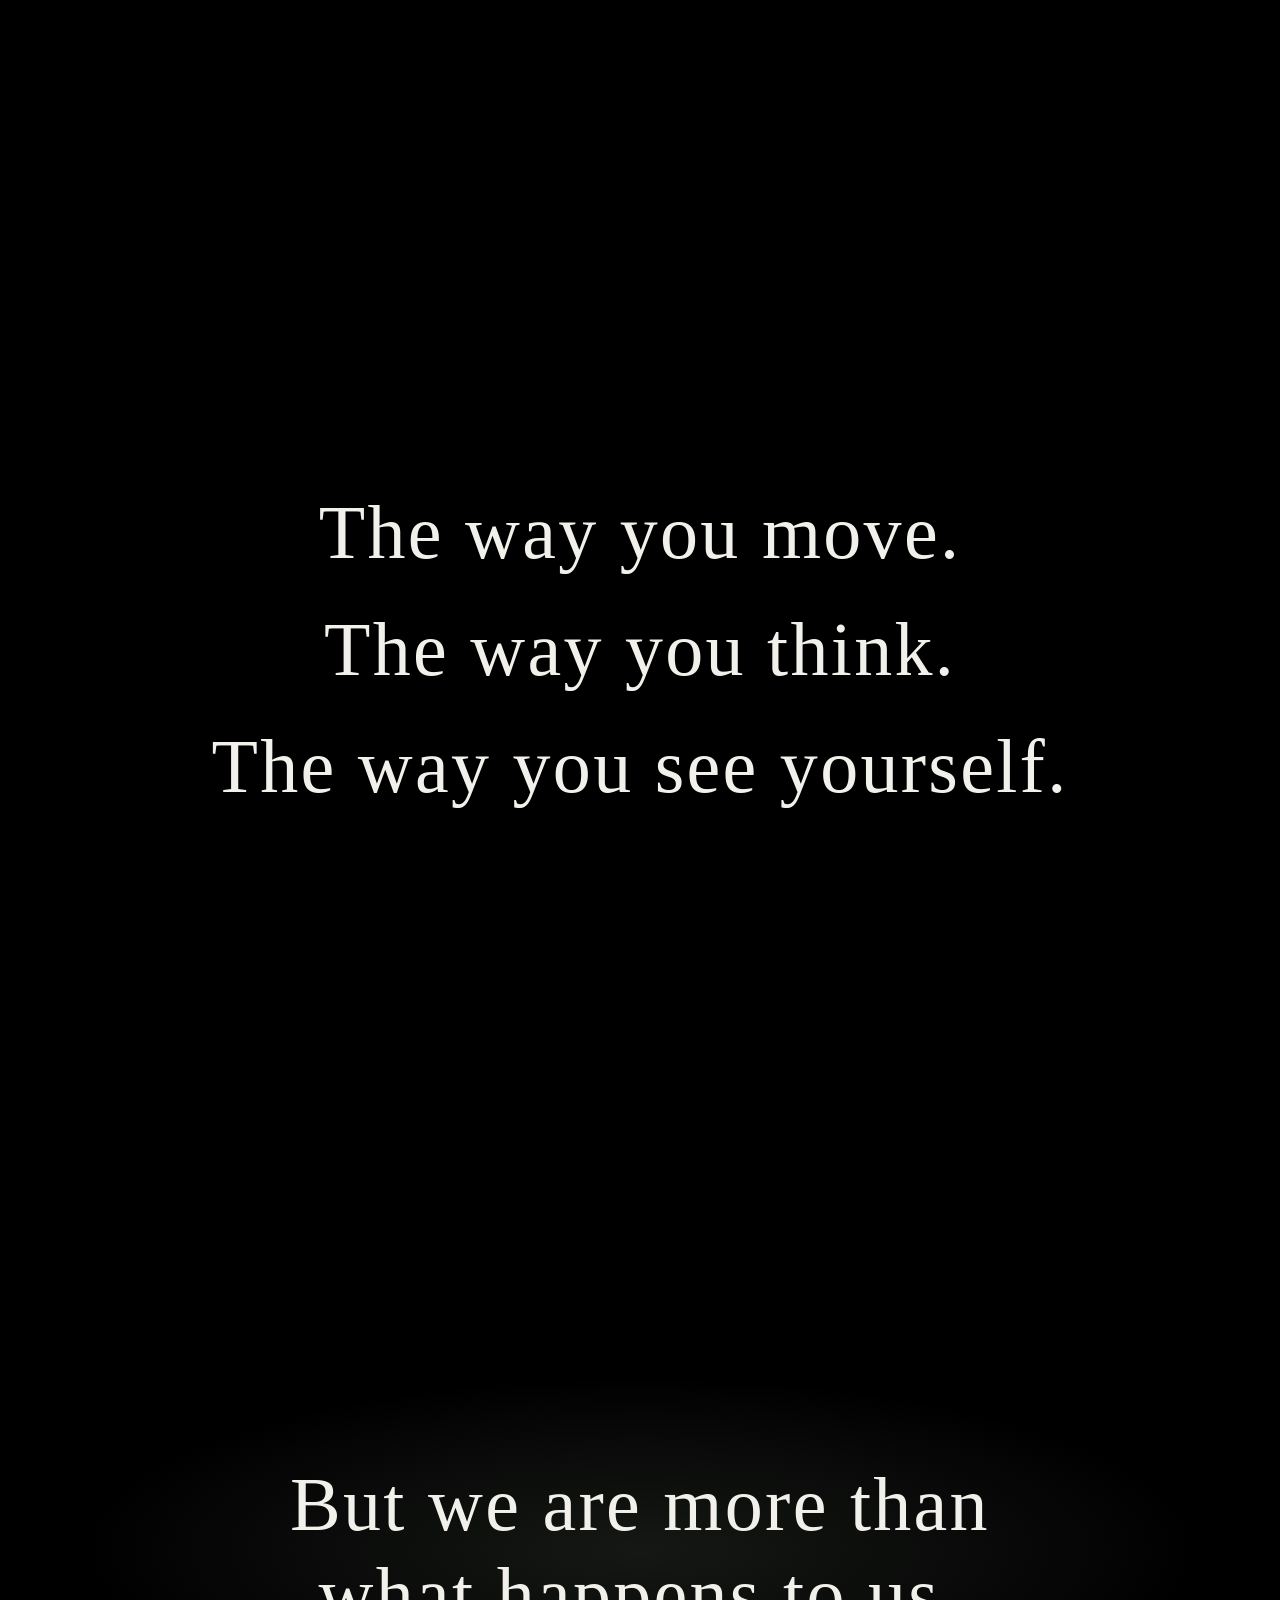
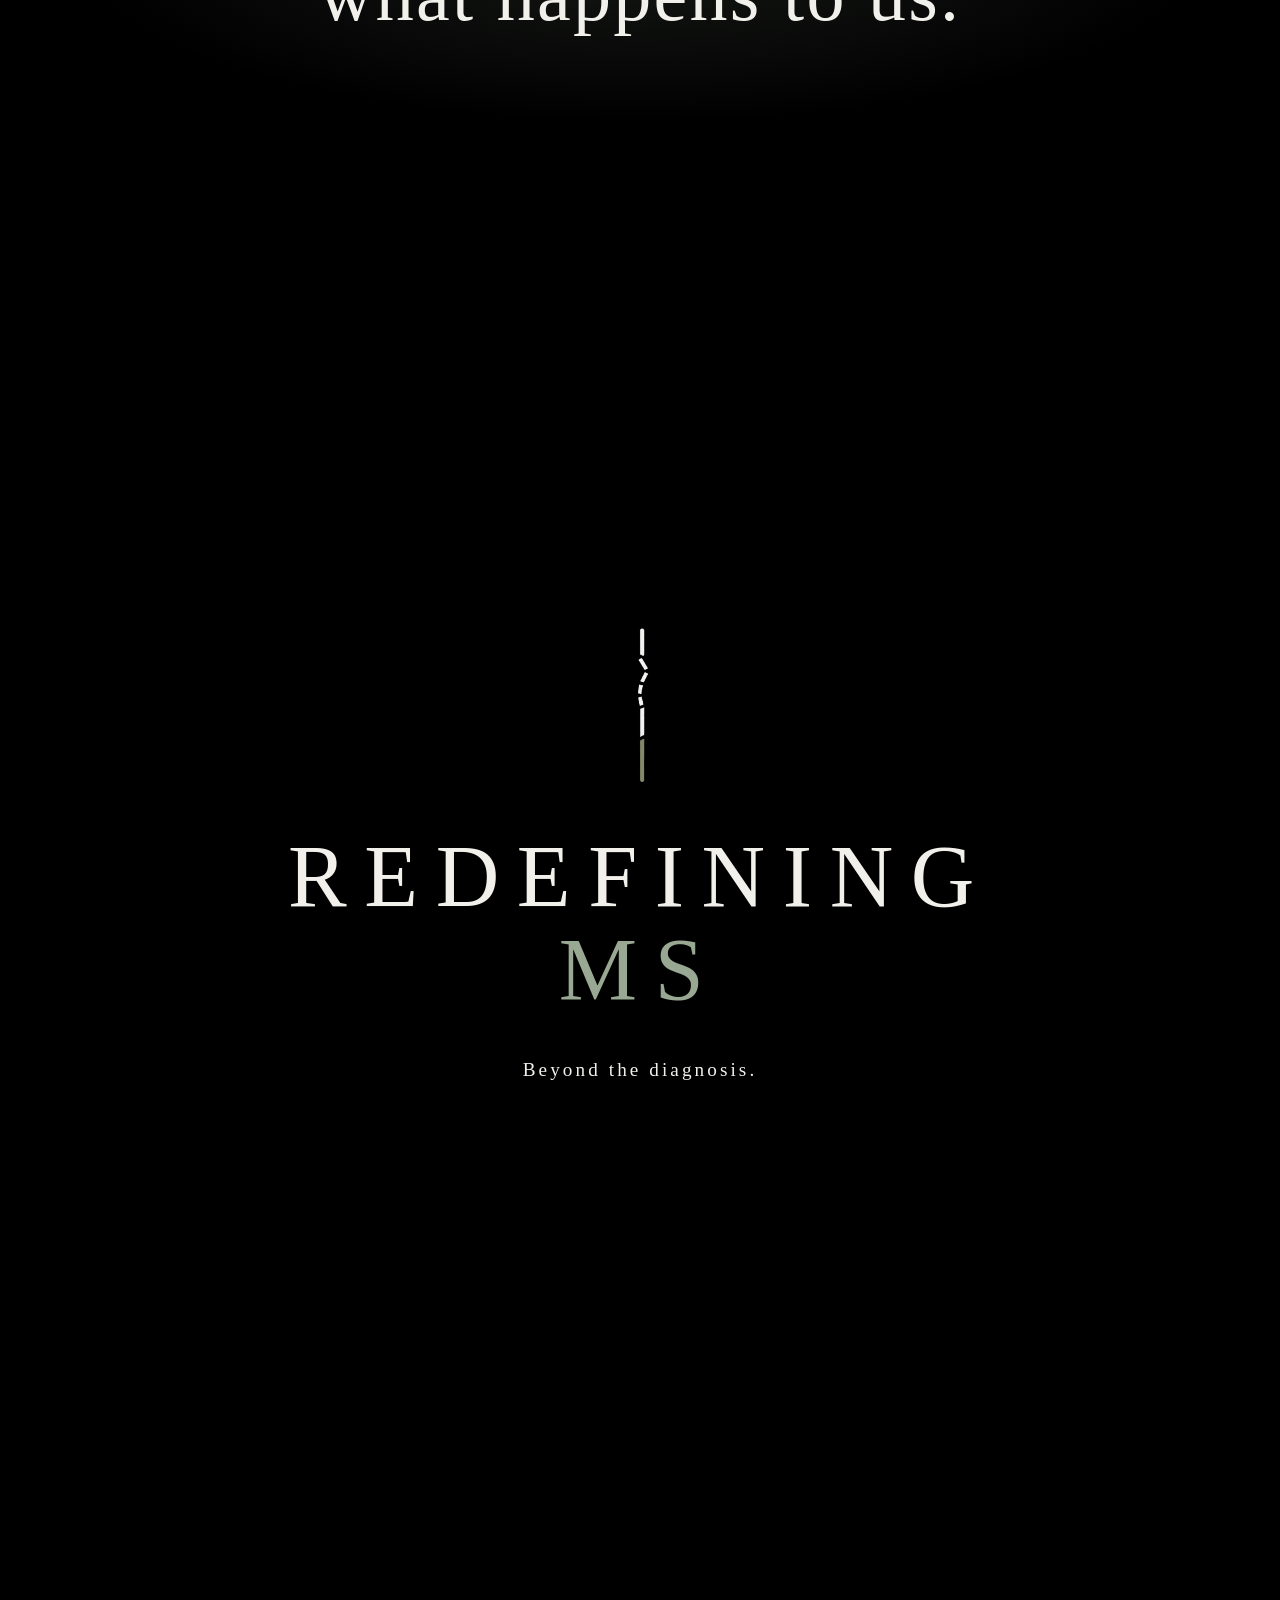
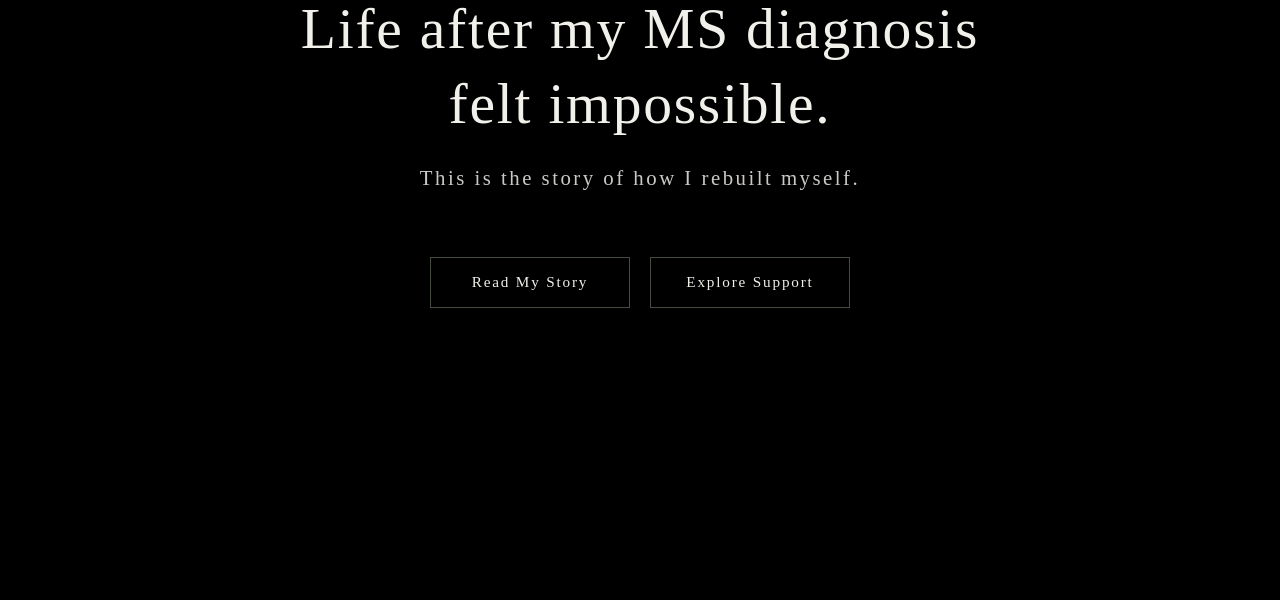
==== commit f9877a89: "Replace course link with dropdown signup for Rebuilding Room access. Collect name and email via Netl" ====
--- a/index.html
+++ b/index.html
@@ -187,12 +187,9 @@
       left: 0;
       right: 0;
       z-index: 31;
-      display: grid;
-      place-items: center;
-      min-height: var(--course-announce-height);
-      padding: 0 max(1rem, env(safe-area-inset-right)) 0 max(1rem, env(safe-area-inset-left));
       background: #ffffff;
       color: #0a0a0a;
+      box-shadow: 0 1px 0 rgba(0, 0, 0, 0.08);
       opacity: 0;
       transform: translateY(-100%);
       pointer-events: none;
@@ -207,11 +204,24 @@
       pointer-events: auto;
     }
 
-    .course-announce__link {
-      display: block;
+    .course-announce__bar {
+      display: flex;
+      align-items: center;
+      justify-content: center;
+      min-height: var(--course-announce-height);
+      padding: 0 max(1rem, env(safe-area-inset-right)) 0 max(1rem, env(safe-area-inset-left));
+    }
+
+    .course-announce__toggle {
+      display: inline-flex;
+      align-items: center;
+      justify-content: center;
+      gap: 0.45rem;
       width: 100%;
       max-width: 52rem;
-      padding: 0.2rem 0.5rem;
+      padding: 0.55rem 0.35rem;
+      border: 0;
+      background: transparent;
       color: inherit;
       font-family: "Helvetica Neue", Helvetica, Arial, sans-serif;
       font-size: clamp(0.72rem, 2vw, 0.86rem);
@@ -219,23 +229,128 @@
       letter-spacing: 0.05em;
       line-height: 1.35;
       text-align: center;
-      text-decoration: none;
       text-wrap: balance;
-    }
-
-    .course-announce__link:hover,
-    .course-announce__link:focus-visible {
+      cursor: pointer;
+    }
+
+    .course-announce__toggle:hover,
+    .course-announce__toggle:focus-visible {
       text-decoration: underline;
       text-underline-offset: 0.2em;
     }
 
-    .course-announce__link:focus-visible {
+    .course-announce__toggle:focus-visible {
       outline: 2px solid #0a0a0a;
       outline-offset: 3px;
     }
 
     .course-announce__name {
       font-weight: 600;
+    }
+
+    .course-announce__chevron {
+      display: inline-block;
+      font-size: 0.62rem;
+      line-height: 1;
+      transition: transform 0.25s ease;
+    }
+
+    .course-announce.is-open .course-announce__chevron {
+      transform: rotate(180deg);
+    }
+
+    .course-announce__panel {
+      overflow: hidden;
+      max-height: 0;
+      border-top: 1px solid transparent;
+      transition:
+        max-height 0.4s var(--reveal-ease),
+        border-color 0.25s ease;
+    }
+
+    .course-announce.is-open .course-announce__panel {
+      max-height: 16rem;
+      border-top-color: rgba(0, 0, 0, 0.1);
+    }
+
+    .course-announce__panel-inner {
+      max-width: 22rem;
+      margin: 0 auto;
+      padding: 0.85rem max(1rem, env(safe-area-inset-right)) 1rem max(1rem, env(safe-area-inset-left));
+    }
+
+    .course-announce__form {
+      display: grid;
+      gap: 0.65rem;
+    }
+
+    .course-announce__field {
+      display: grid;
+      gap: 0.3rem;
+      text-align: left;
+    }
+
+    .course-announce__field span {
+      font-size: 0.72rem;
+      font-weight: 500;
+      letter-spacing: 0.08em;
+      text-transform: uppercase;
+    }
+
+    .course-announce__field input {
+      width: 100%;
+      padding: 0.55rem 0.65rem;
+      border: 1px solid rgba(0, 0, 0, 0.18);
+      border-radius: 0.25rem;
+      background: #fff;
+      color: #0a0a0a;
+      font: inherit;
+      font-size: 0.92rem;
+      letter-spacing: 0.02em;
+    }
+
+    .course-announce__field input:focus {
+      outline: 2px solid rgba(0, 0, 0, 0.35);
+      outline-offset: 1px;
+      border-color: rgba(0, 0, 0, 0.35);
+    }
+
+    .course-announce__submit {
+      margin-top: 0.15rem;
+      padding: 0.55rem 0.85rem;
+      border: 1px solid #0a0a0a;
+      border-radius: 999px;
+      background: #0a0a0a;
+      color: #fff;
+      font: inherit;
+      font-size: 0.78rem;
+      font-weight: 500;
+      letter-spacing: 0.1em;
+      text-transform: uppercase;
+      cursor: pointer;
+      transition: background 0.2s ease, color 0.2s ease;
+    }
+
+    .course-announce__submit:hover,
+    .course-announce__submit:focus-visible {
+      background: #fff;
+      color: #0a0a0a;
+    }
+
+    .course-announce__success {
+      margin: 0;
+      padding: 0.35rem 0.25rem 0.15rem;
+      font-family: "Iowan Old Style", "Palatino Linotype", Palatino, Georgia, serif;
+      font-size: clamp(0.92rem, 2.2vw, 1.02rem);
+      font-weight: 400;
+      line-height: 1.55;
+      text-align: center;
+      text-wrap: balance;
+    }
+
+    .course-announce__form[hidden],
+    .course-announce__success[hidden] {
+      display: none !important;
     }
 
     body.has-course-announce .site-nav.is-visible {
@@ -805,10 +920,46 @@
     <div class="ambient__noise"></div>
   </div>
 
+  <form name="coaching-signup" data-netlify="true" netlify-honeypot="bot-field" hidden>
+    <input type="text" name="name" />
+    <input type="email" name="email" />
+  </form>
+
   <aside class="course-announce" id="course-announce" aria-hidden="true">
-    <a class="course-announce__link" href="the-rebuilding-room/">
-      Start Free Coaching Course — <span class="course-announce__name">The Rebuilding Room</span>
-    </a>
+    <div class="course-announce__bar">
+      <button
+        type="button"
+        class="course-announce__toggle"
+        id="course-announce-toggle"
+        aria-expanded="false"
+        aria-controls="course-announce-panel"
+      >
+        Start Free Coaching Course — <span class="course-announce__name">The Rebuilding Room</span>
+        <span class="course-announce__chevron" aria-hidden="true">▼</span>
+      </button>
+    </div>
+    <div id="course-announce-panel" class="course-announce__panel" hidden>
+      <div class="course-announce__panel-inner">
+        <form class="course-announce__form" id="course-signup-form" name="coaching-signup" novalidate>
+          <input type="hidden" name="form-name" value="coaching-signup" />
+          <p class="visually-hidden">
+            <label>Do not fill this in<input name="bot-field" tabindex="-1" autocomplete="off" /></label>
+          </p>
+          <label class="course-announce__field">
+            <span>Name</span>
+            <input type="text" name="name" id="course-signup-name" autocomplete="name" required />
+          </label>
+          <label class="course-announce__field">
+            <span>Email Address</span>
+            <input type="email" name="email" id="course-signup-email" autocomplete="email" required />
+          </label>
+          <button type="submit" class="course-announce__submit">Request access</button>
+        </form>
+        <p class="course-announce__success" id="course-signup-success" hidden role="status">
+          I will send a link to my free coaching shortly.
+        </p>
+      </div>
+    </div>
   </aside>
 
   <header class="site-nav" id="site-nav" aria-hidden="true">
@@ -899,6 +1050,10 @@
     const scrollCueLabel = document.getElementById("scroll-cue-label");
     const siteNav = document.getElementById("site-nav");
     const courseAnnounce = document.getElementById("course-announce");
+    const courseAnnounceToggle = document.getElementById("course-announce-toggle");
+    const courseAnnouncePanel = document.getElementById("course-announce-panel");
+    const courseSignupForm = document.getElementById("course-signup-form");
+    const courseSignupSuccess = document.getElementById("course-signup-success");
     const navToggle = document.querySelector(".site-nav__toggle");
     const navToggleLabel = document.getElementById("site-nav-toggle-label");
     const navMenu = document.getElementById("site-nav-menu");
@@ -907,6 +1062,46 @@
     const ambientDepth = document.querySelector(".ambient__depth");
     const ambientCanvas = document.querySelector(".ambient__particles");
 
+    const syncCourseAnnounceHeight = () => {
+      if (!courseAnnounce || !document.body.classList.contains("has-course-announce")) {
+        return;
+      }
+
+      document.documentElement.style.setProperty(
+        "--course-announce-height",
+        `${courseAnnounce.offsetHeight}px`
+      );
+    };
+
+    const setCourseAnnounceOpen = (open) => {
+      if (!courseAnnounce || !courseAnnouncePanel || !courseAnnounceToggle) {
+        return;
+      }
+
+      courseAnnounce.classList.toggle("is-open", open);
+      courseAnnounceToggle.setAttribute("aria-expanded", String(open));
+
+      if (open) {
+        courseAnnouncePanel.removeAttribute("hidden");
+      } else {
+        courseAnnouncePanel.setAttribute("hidden", "");
+      }
+
+      window.requestAnimationFrame(syncCourseAnnounceHeight);
+    };
+
+    const showCourseSignupSuccess = () => {
+      if (courseSignupForm) {
+        courseSignupForm.hidden = true;
+      }
+      if (courseSignupSuccess) {
+        courseSignupSuccess.hidden = false;
+      }
+      setCourseAnnounceOpen(true);
+      window.localStorage.setItem("rr-coaching-signup", "1");
+      window.requestAnimationFrame(syncCourseAnnounceHeight);
+    };
+
     const setNavVisible = (visible) => {
       siteNav.classList.toggle("is-visible", visible);
       siteNav.setAttribute("aria-hidden", String(!visible));
@@ -915,9 +1110,68 @@
       document.body.classList.toggle("has-course-announce", visible);
 
       if (!visible) {
+        setCourseAnnounceOpen(false);
         setMenuOpen(false);
+      } else {
+        window.requestAnimationFrame(syncCourseAnnounceHeight);
       }
     };
+
+    if (courseAnnounceToggle && courseAnnouncePanel) {
+      if (window.localStorage.getItem("rr-coaching-signup") === "1") {
+        showCourseSignupSuccess();
+      }
+
+      courseAnnounceToggle.addEventListener("click", () => {
+        const willOpen = !courseAnnounce.classList.contains("is-open");
+        setCourseAnnounceOpen(willOpen);
+      });
+
+      document.addEventListener("click", (event) => {
+        if (
+          !courseAnnounce.classList.contains("is-open") ||
+          !courseAnnounce.classList.contains("is-visible") ||
+          courseAnnounce.contains(event.target)
+        ) {
+          return;
+        }
+        setCourseAnnounceOpen(false);
+      });
+
+      document.addEventListener("keydown", (event) => {
+        if (event.key === "Escape" && courseAnnounce.classList.contains("is-open")) {
+          setCourseAnnounceOpen(false);
+        }
+      });
+
+      window.addEventListener("resize", syncCourseAnnounceHeight);
+    }
+
+    if (courseSignupForm) {
+      courseSignupForm.addEventListener("submit", async (event) => {
+        event.preventDefault();
+
+        const submitBtn = courseSignupForm.querySelector(".course-announce__submit");
+        if (submitBtn) {
+          submitBtn.disabled = true;
+        }
+
+        const payload = new URLSearchParams(new FormData(courseSignupForm)).toString();
+
+        try {
+          await fetch("/", {
+            method: "POST",
+            headers: { "Content-Type": "application/x-www-form-urlencoded" },
+            body: payload,
+          });
+          showCourseSignupSuccess();
+        } catch (error) {
+          if (submitBtn) {
+            submitBtn.disabled = false;
+          }
+        }
+      });
+    }
 
     const setMenuOpen = (open) => {
       siteNav.classList.toggle("is-menu-open", open);
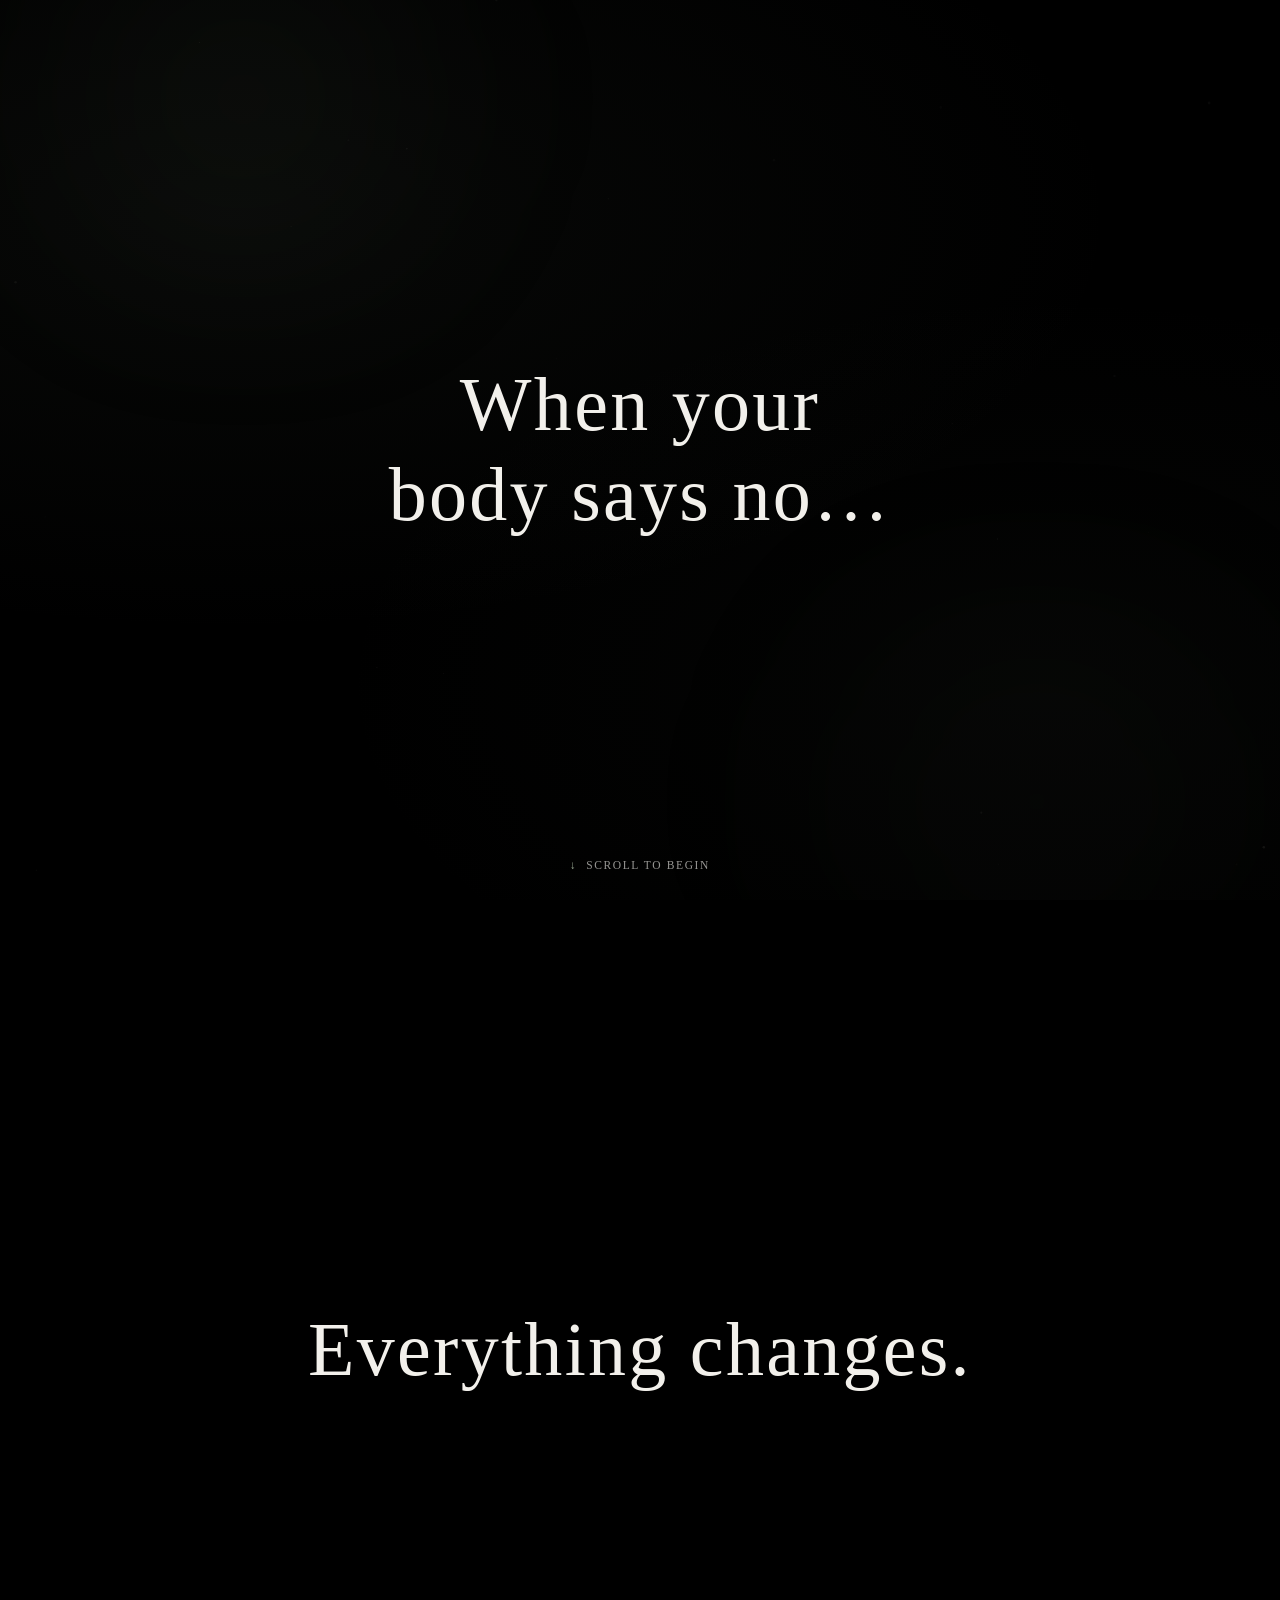
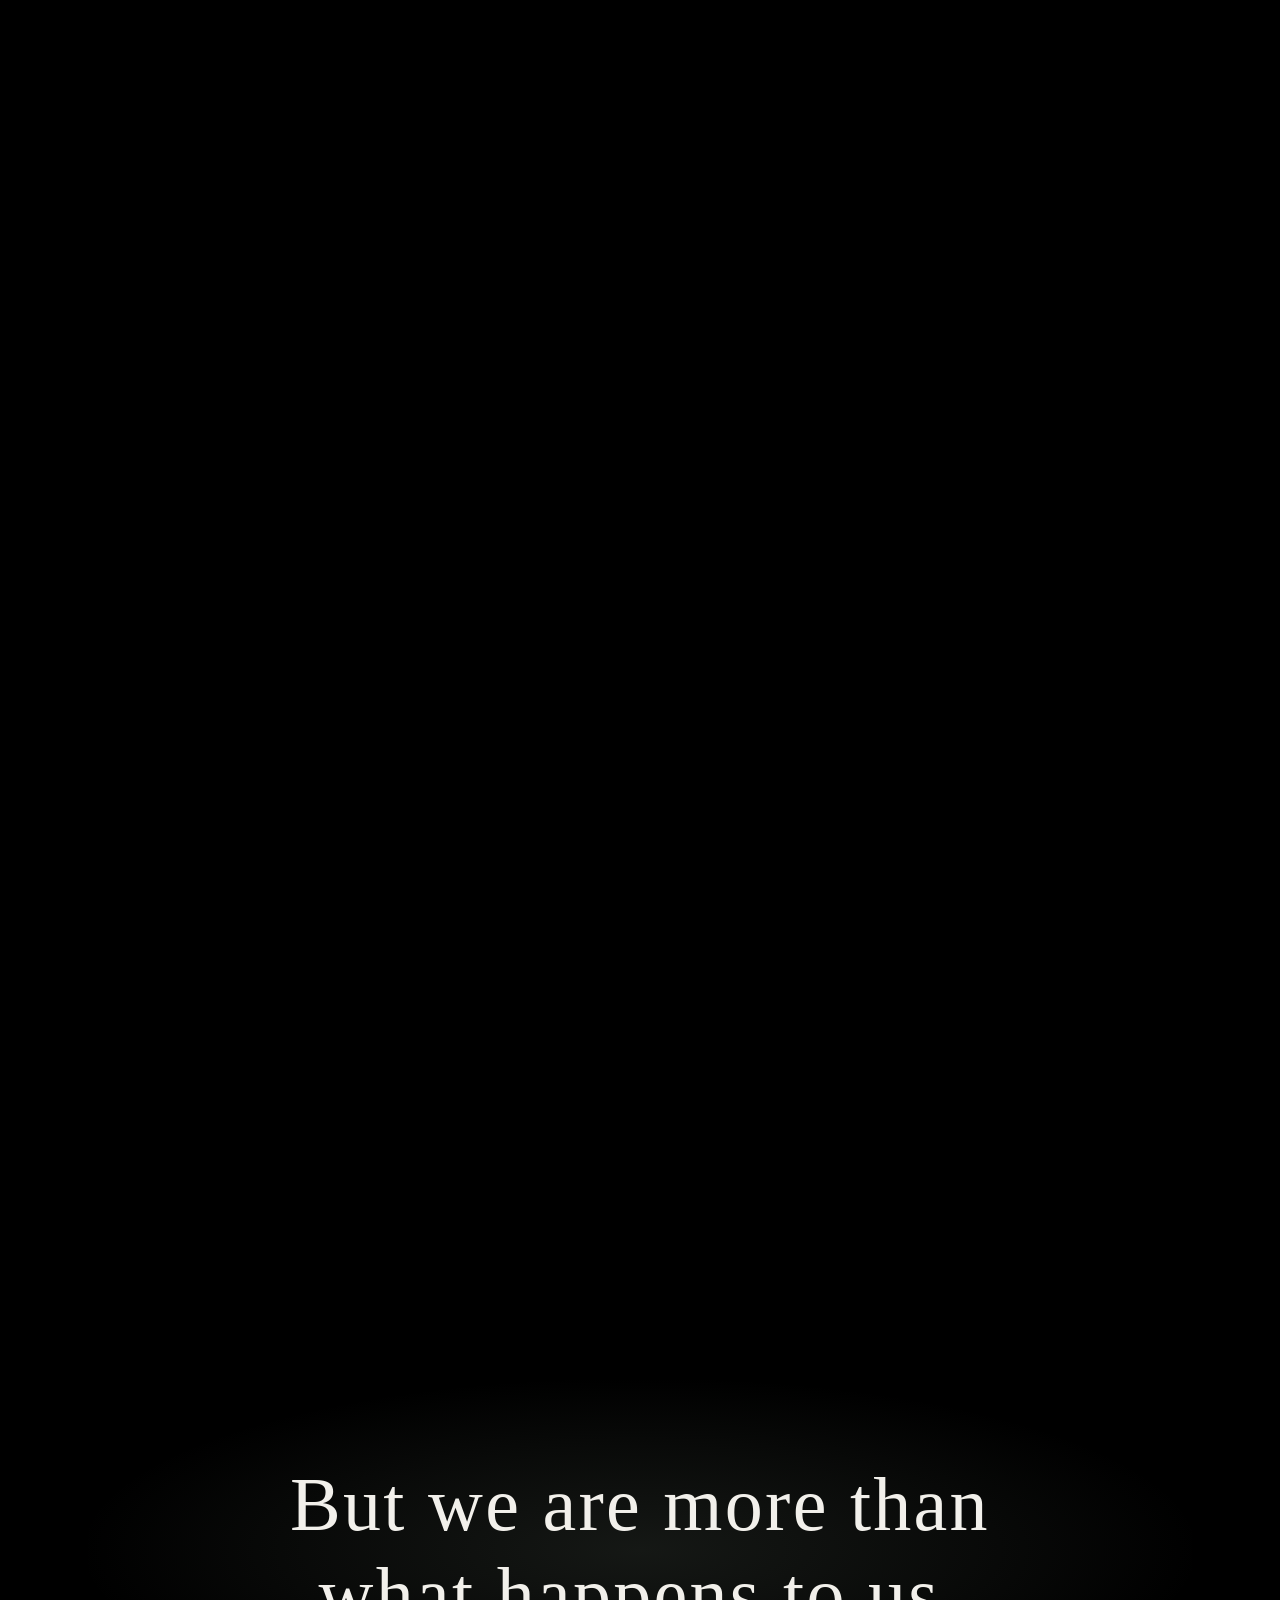
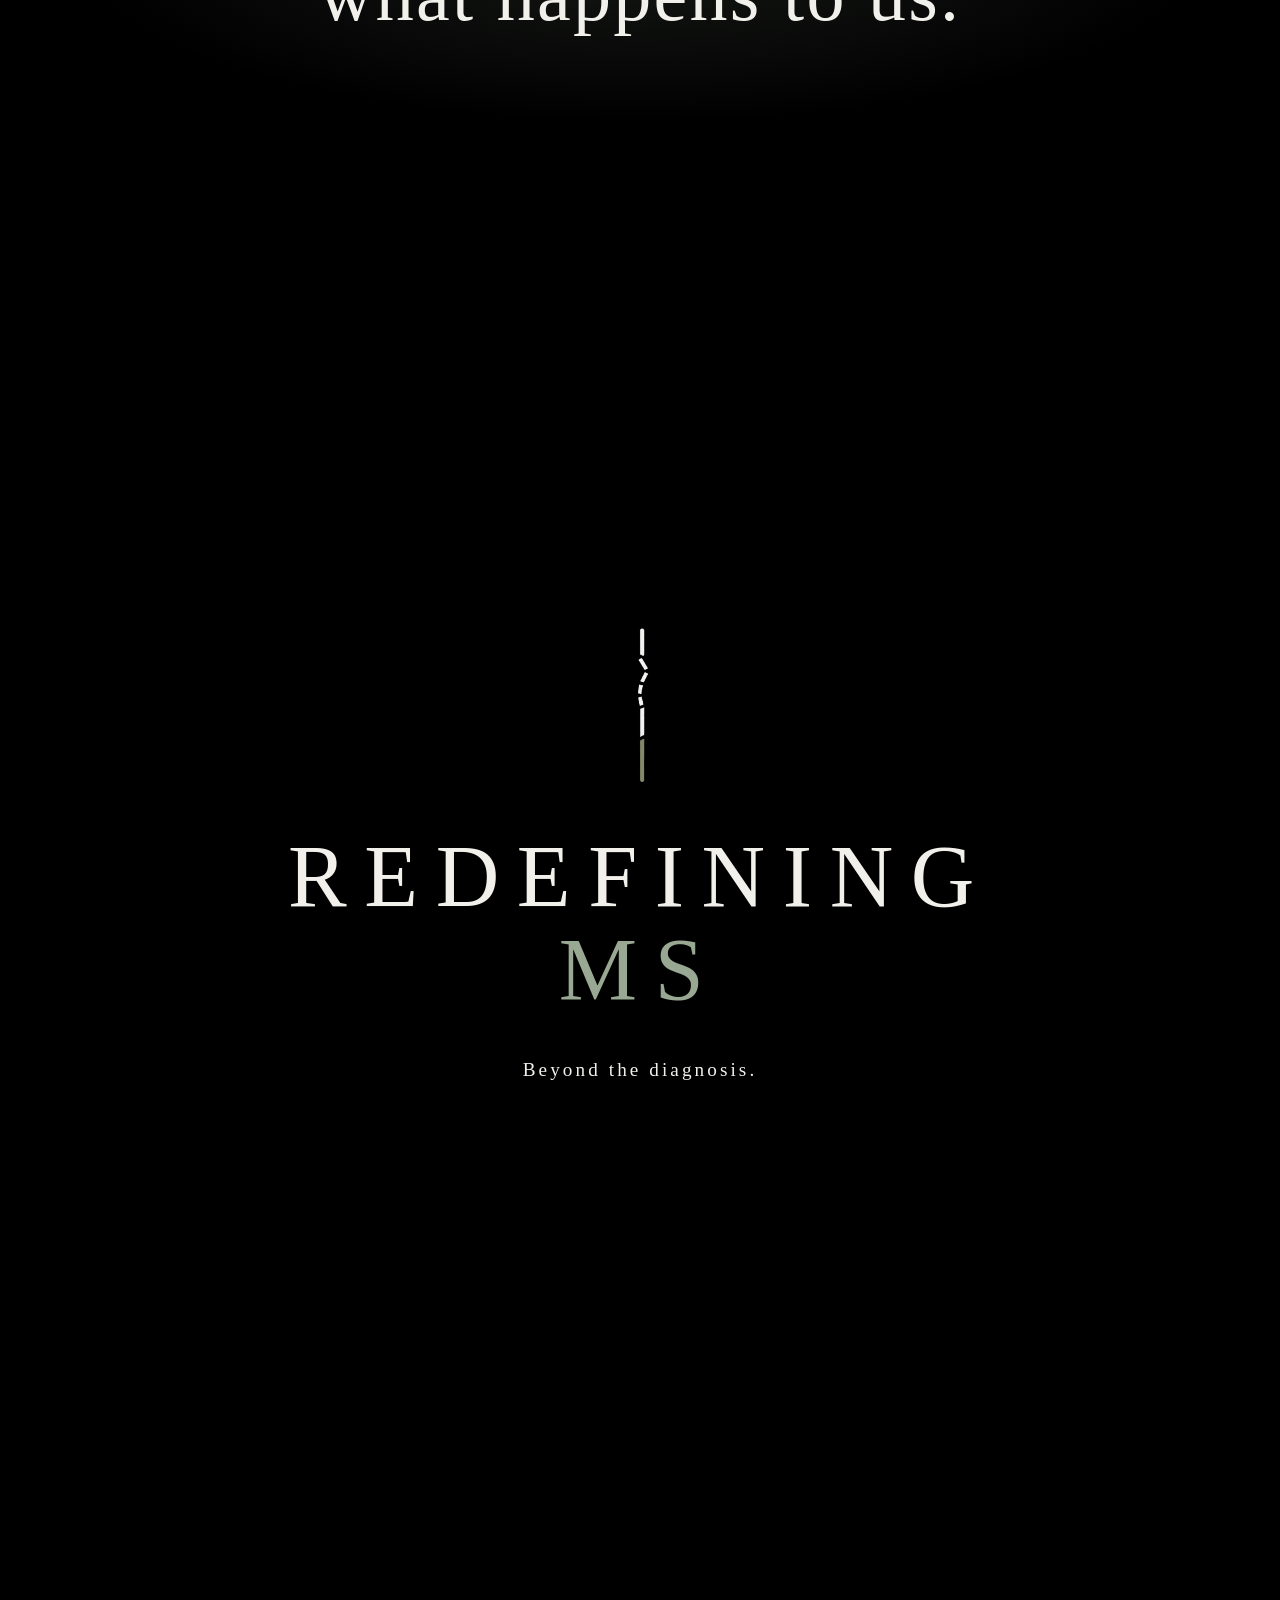
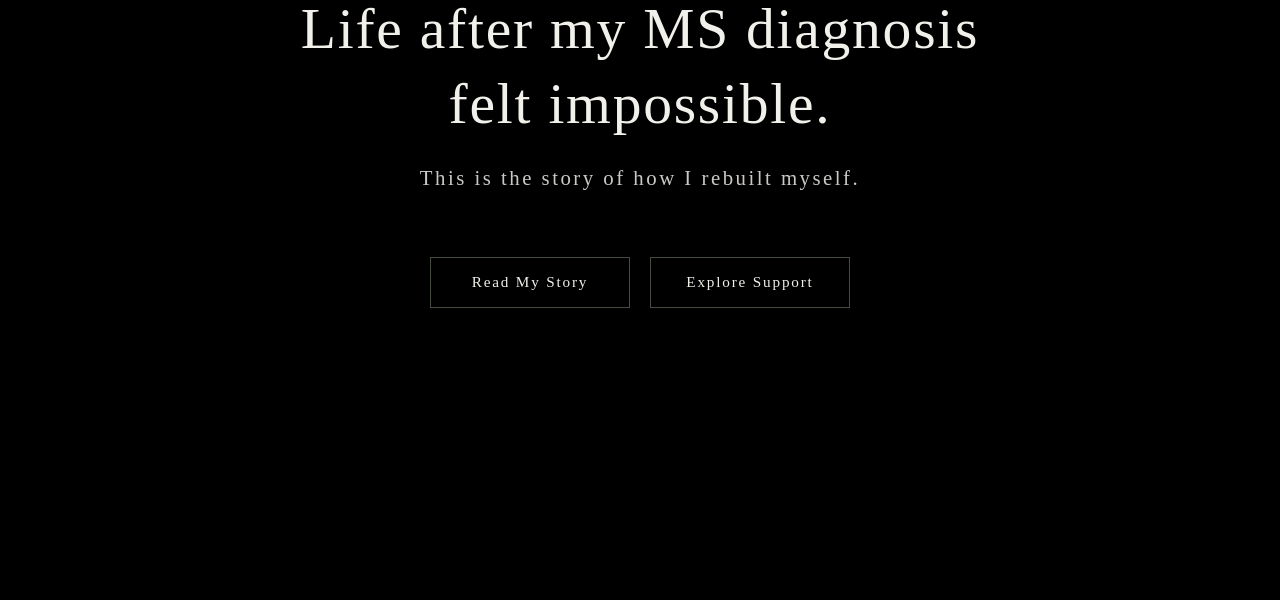
==== commit cf05b64d: "Add Home to site menu and delay course bar until main text reveal completes. Show navigation after t" ====
--- a/index.html
+++ b/index.html
@@ -977,6 +977,7 @@
 
   <nav id="site-nav-menu" class="site-nav__menu" aria-label="Primary" aria-hidden="true">
     <ul class="site-nav__list">
+      <li><a class="site-nav__link" href="index.html" aria-current="page">Home</a></li>
       <li><a class="site-nav__link" href="my-story.html">My Story</a></li>
       <li><a class="site-nav__link" href="the-book.html">The Book</a></li>
       <li><a class="site-nav__link" href="support.html">Support</a></li>
@@ -1046,6 +1047,7 @@
     const revealTargets = document.querySelectorAll(".screen__line--in-view, .screen--in-view");
     const openingScreen = document.querySelector(".screen--opening");
     const invitationScreen = document.querySelector(".screen--invitation");
+    const brandScreen = document.querySelector(".screen--brand");
     const scrollCue = document.getElementById("scroll-cue");
     const scrollCueLabel = document.getElementById("scroll-cue-label");
     const siteNav = document.getElementById("site-nav");
@@ -1102,18 +1104,28 @@
       window.requestAnimationFrame(syncCourseAnnounceHeight);
     };
 
+    const setCourseAnnounceVisible = (visible) => {
+      if (!courseAnnounce) {
+        return;
+      }
+
+      courseAnnounce.classList.toggle("is-visible", visible);
+      courseAnnounce.setAttribute("aria-hidden", String(!visible));
+      document.body.classList.toggle("has-course-announce", visible);
+
+      if (!visible) {
+        setCourseAnnounceOpen(false);
+      } else {
+        window.requestAnimationFrame(syncCourseAnnounceHeight);
+      }
+    };
+
     const setNavVisible = (visible) => {
       siteNav.classList.toggle("is-visible", visible);
       siteNav.setAttribute("aria-hidden", String(!visible));
-      courseAnnounce?.classList.toggle("is-visible", visible);
-      courseAnnounce?.setAttribute("aria-hidden", String(!visible));
-      document.body.classList.toggle("has-course-announce", visible);
 
       if (!visible) {
-        setCourseAnnounceOpen(false);
         setMenuOpen(false);
-      } else {
-        window.requestAnimationFrame(syncCourseAnnounceHeight);
       }
     };
 
@@ -1276,6 +1288,52 @@
       navObserver.observe(openingScreen);
     }
 
+    if (brandScreen && courseAnnounce) {
+      let courseAnnounceScheduled = false;
+      const brandRevealDelayMs = reducedMotionQuery.matches
+        ? 0
+        : Math.ceil((1.35 + 4.75 + 0.5) * 1000);
+
+      const maybeRevealCourseAnnounce = () => {
+        if (courseAnnounceScheduled || !brandScreen.classList.contains("is-visible")) {
+          return;
+        }
+
+        const rect = brandScreen.getBoundingClientRect();
+        const inView =
+          rect.top < window.innerHeight * 0.78 && rect.bottom > window.innerHeight * 0.22;
+
+        if (!inView) {
+          return;
+        }
+
+        courseAnnounceScheduled = true;
+        window.setTimeout(() => {
+          setCourseAnnounceVisible(true);
+        }, brandRevealDelayMs);
+      };
+
+      const brandAnnounceObserver = new IntersectionObserver(
+        () => {
+          maybeRevealCourseAnnounce();
+        },
+        {
+          threshold: [0.22, 0.45, 0.65],
+        }
+      );
+
+      brandAnnounceObserver.observe(brandScreen);
+
+      const brandClassObserver = new MutationObserver(() => {
+        maybeRevealCourseAnnounce();
+      });
+
+      brandClassObserver.observe(brandScreen, {
+        attributes: true,
+        attributeFilter: ["class"],
+      });
+    }
+
     updateScrollCue();
 
     let scrollCueTicking = false;
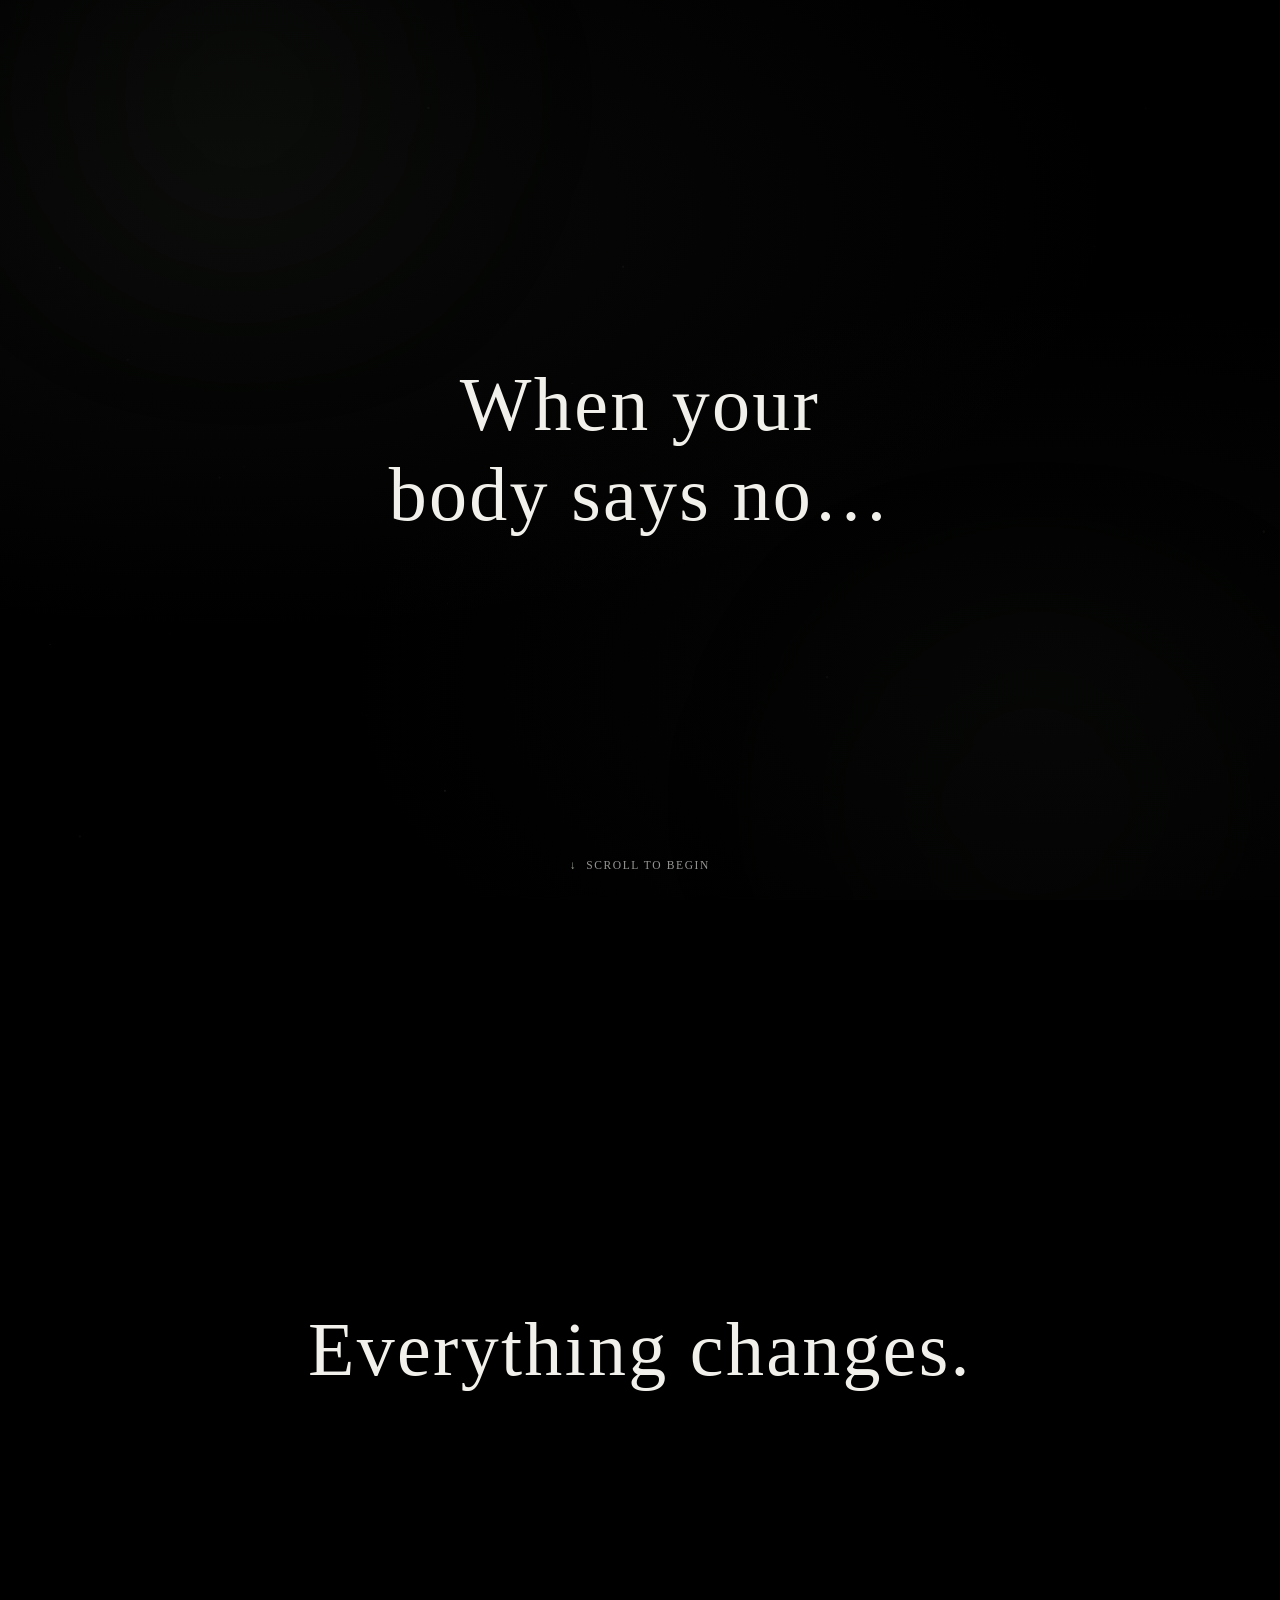
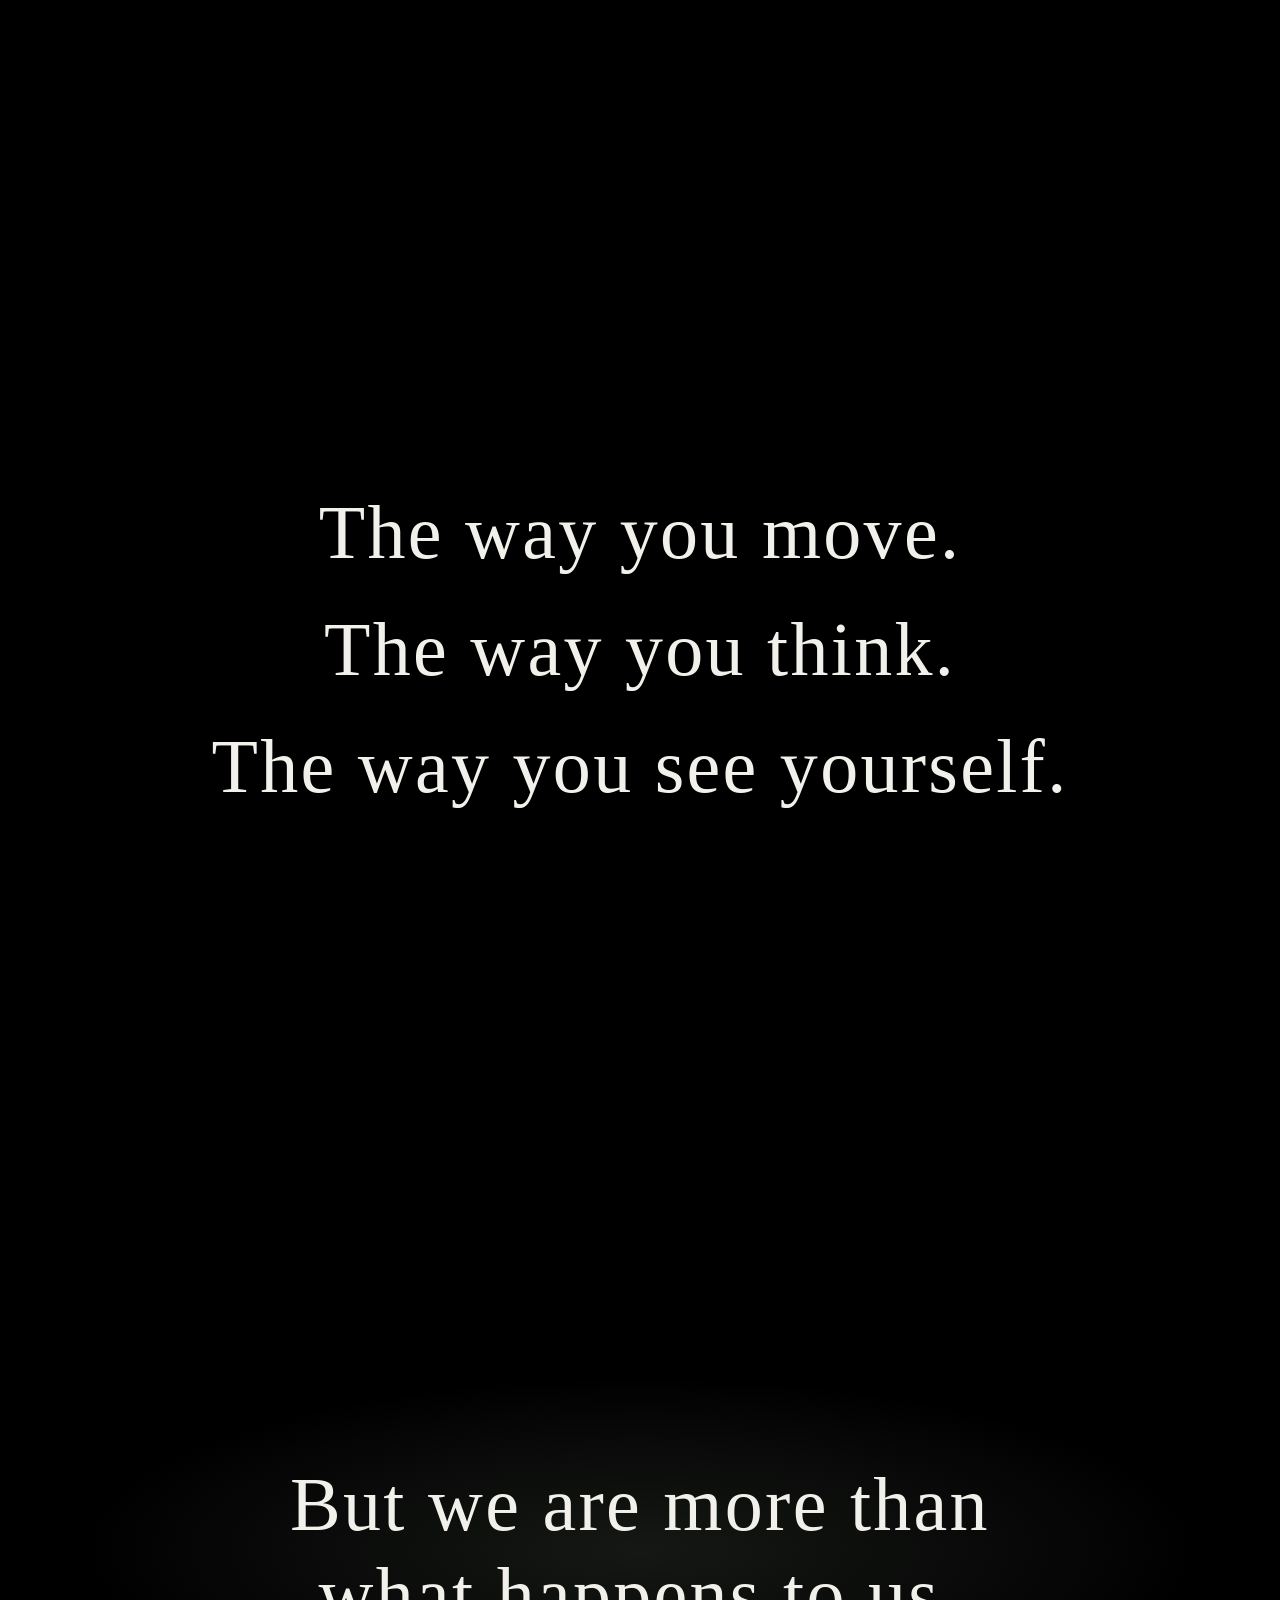
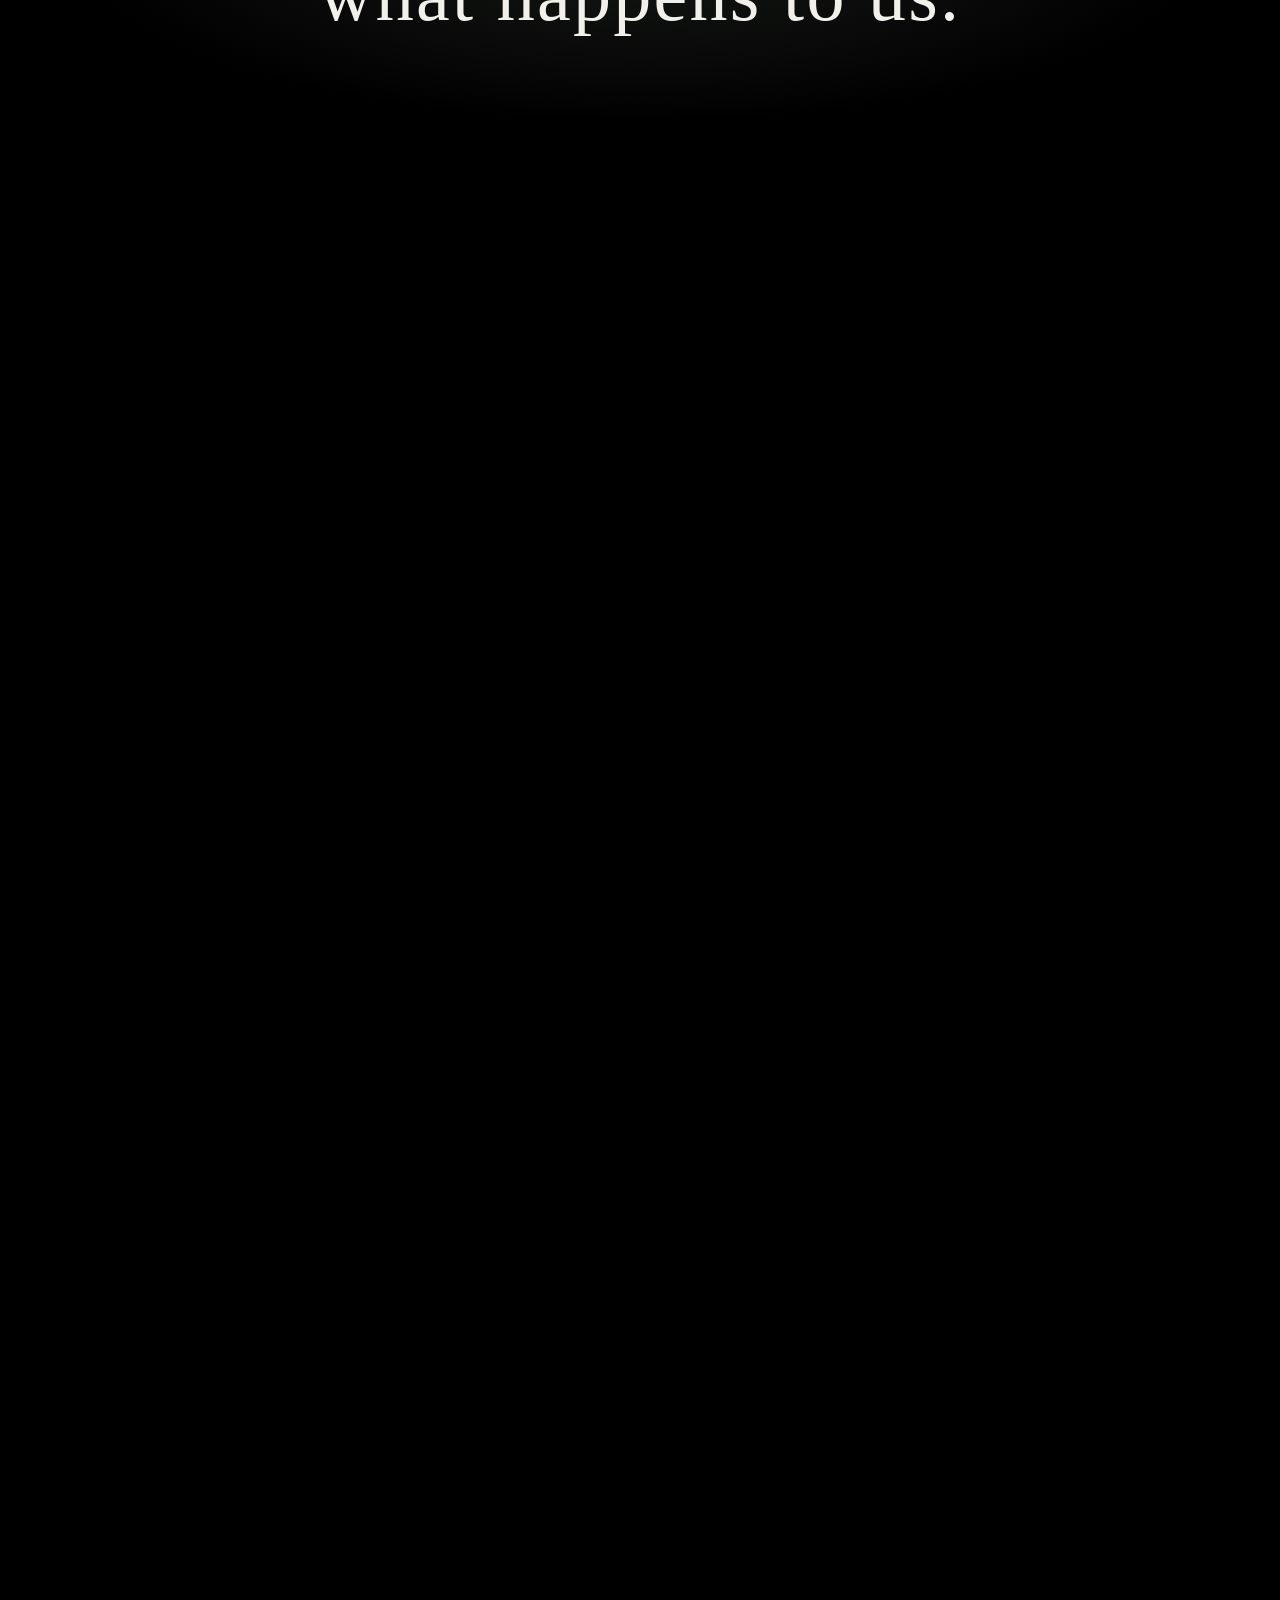
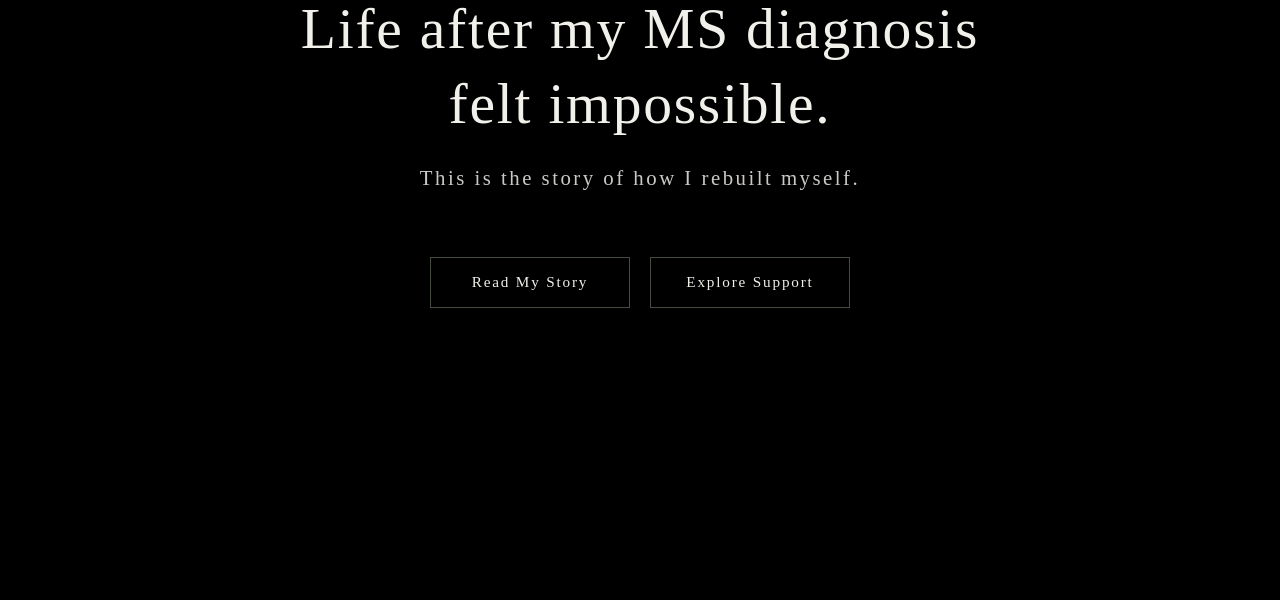
==== commit 61d43393: "Move coaching signup from announcement bar to menu popup. Remove the top announcement bar and add a " ====
--- a/index.html
+++ b/index.html
@@ -49,7 +49,6 @@
       --reveal-ease: cubic-bezier(0.22, 1, 0.36, 1);
       --reveal-blur: 11px;
       --screen-gutter: clamp(2rem, 8vw, 5.5rem);
-      --course-announce-height: 2.85rem;
     }
 
     * {
@@ -179,186 +178,6 @@
       clip: rect(0, 0, 0, 0);
       white-space: nowrap;
       border: 0;
-    }
-
-    .course-announce {
-      position: fixed;
-      top: 0;
-      left: 0;
-      right: 0;
-      z-index: 31;
-      background: #ffffff;
-      color: #0a0a0a;
-      box-shadow: 0 1px 0 rgba(0, 0, 0, 0.08);
-      opacity: 0;
-      transform: translateY(-100%);
-      pointer-events: none;
-      transition:
-        opacity 0.65s ease,
-        transform 0.65s var(--reveal-ease);
-    }
-
-    .course-announce.is-visible {
-      opacity: 1;
-      transform: translateY(0);
-      pointer-events: auto;
-    }
-
-    .course-announce__bar {
-      display: flex;
-      align-items: center;
-      justify-content: center;
-      min-height: var(--course-announce-height);
-      padding: 0 max(1rem, env(safe-area-inset-right)) 0 max(1rem, env(safe-area-inset-left));
-    }
-
-    .course-announce__toggle {
-      display: inline-flex;
-      align-items: center;
-      justify-content: center;
-      gap: 0.45rem;
-      width: 100%;
-      max-width: 52rem;
-      padding: 0.55rem 0.35rem;
-      border: 0;
-      background: transparent;
-      color: inherit;
-      font-family: "Helvetica Neue", Helvetica, Arial, sans-serif;
-      font-size: clamp(0.72rem, 2vw, 0.86rem);
-      font-weight: 500;
-      letter-spacing: 0.05em;
-      line-height: 1.35;
-      text-align: center;
-      text-wrap: balance;
-      cursor: pointer;
-    }
-
-    .course-announce__toggle:hover,
-    .course-announce__toggle:focus-visible {
-      text-decoration: underline;
-      text-underline-offset: 0.2em;
-    }
-
-    .course-announce__toggle:focus-visible {
-      outline: 2px solid #0a0a0a;
-      outline-offset: 3px;
-    }
-
-    .course-announce__name {
-      font-weight: 600;
-    }
-
-    .course-announce__chevron {
-      display: inline-block;
-      font-size: 0.62rem;
-      line-height: 1;
-      transition: transform 0.25s ease;
-    }
-
-    .course-announce.is-open .course-announce__chevron {
-      transform: rotate(180deg);
-    }
-
-    .course-announce__panel {
-      overflow: hidden;
-      max-height: 0;
-      border-top: 1px solid transparent;
-      transition:
-        max-height 0.4s var(--reveal-ease),
-        border-color 0.25s ease;
-    }
-
-    .course-announce.is-open .course-announce__panel {
-      max-height: 16rem;
-      border-top-color: rgba(0, 0, 0, 0.1);
-    }
-
-    .course-announce__panel-inner {
-      max-width: 22rem;
-      margin: 0 auto;
-      padding: 0.85rem max(1rem, env(safe-area-inset-right)) 1rem max(1rem, env(safe-area-inset-left));
-    }
-
-    .course-announce__form {
-      display: grid;
-      gap: 0.65rem;
-    }
-
-    .course-announce__field {
-      display: grid;
-      gap: 0.3rem;
-      text-align: left;
-    }
-
-    .course-announce__field span {
-      font-size: 0.72rem;
-      font-weight: 500;
-      letter-spacing: 0.08em;
-      text-transform: uppercase;
-    }
-
-    .course-announce__field input {
-      width: 100%;
-      padding: 0.55rem 0.65rem;
-      border: 1px solid rgba(0, 0, 0, 0.18);
-      border-radius: 0.25rem;
-      background: #fff;
-      color: #0a0a0a;
-      font: inherit;
-      font-size: 0.92rem;
-      letter-spacing: 0.02em;
-    }
-
-    .course-announce__field input:focus {
-      outline: 2px solid rgba(0, 0, 0, 0.35);
-      outline-offset: 1px;
-      border-color: rgba(0, 0, 0, 0.35);
-    }
-
-    .course-announce__submit {
-      margin-top: 0.15rem;
-      padding: 0.55rem 0.85rem;
-      border: 1px solid #0a0a0a;
-      border-radius: 999px;
-      background: #0a0a0a;
-      color: #fff;
-      font: inherit;
-      font-size: 0.78rem;
-      font-weight: 500;
-      letter-spacing: 0.1em;
-      text-transform: uppercase;
-      cursor: pointer;
-      transition: background 0.2s ease, color 0.2s ease;
-    }
-
-    .course-announce__submit:hover,
-    .course-announce__submit:focus-visible {
-      background: #fff;
-      color: #0a0a0a;
-    }
-
-    .course-announce__success {
-      margin: 0;
-      padding: 0.35rem 0.25rem 0.15rem;
-      font-family: "Iowan Old Style", "Palatino Linotype", Palatino, Georgia, serif;
-      font-size: clamp(0.92rem, 2.2vw, 1.02rem);
-      font-weight: 400;
-      line-height: 1.55;
-      text-align: center;
-      text-wrap: balance;
-    }
-
-    .course-announce__form[hidden],
-    .course-announce__success[hidden] {
-      display: none !important;
-    }
-
-    body.has-course-announce .site-nav.is-visible {
-      top: var(--course-announce-height);
-    }
-
-    body.has-course-announce .site-nav.is-menu-open .site-nav__inner {
-      top: var(--course-announce-height);
     }
 
     .site-nav {
@@ -910,6 +729,7 @@
     }
 
   </style>
+  <link rel="stylesheet" href="css/coaching-modal.css">
 </head>
 <body>
   <div class="ambient" aria-hidden="true">
@@ -924,43 +744,6 @@
     <input type="text" name="name" />
     <input type="email" name="email" />
   </form>
-
-  <aside class="course-announce" id="course-announce" aria-hidden="true">
-    <div class="course-announce__bar">
-      <button
-        type="button"
-        class="course-announce__toggle"
-        id="course-announce-toggle"
-        aria-expanded="false"
-        aria-controls="course-announce-panel"
-      >
-        Start Free Coaching Course — <span class="course-announce__name">The Rebuilding Room</span>
-        <span class="course-announce__chevron" aria-hidden="true">▼</span>
-      </button>
-    </div>
-    <div id="course-announce-panel" class="course-announce__panel" hidden>
-      <div class="course-announce__panel-inner">
-        <form class="course-announce__form" id="course-signup-form" name="coaching-signup" novalidate>
-          <input type="hidden" name="form-name" value="coaching-signup" />
-          <p class="visually-hidden">
-            <label>Do not fill this in<input name="bot-field" tabindex="-1" autocomplete="off" /></label>
-          </p>
-          <label class="course-announce__field">
-            <span>Name</span>
-            <input type="text" name="name" id="course-signup-name" autocomplete="name" required />
-          </label>
-          <label class="course-announce__field">
-            <span>Email Address</span>
-            <input type="email" name="email" id="course-signup-email" autocomplete="email" required />
-          </label>
-          <button type="submit" class="course-announce__submit">Request access</button>
-        </form>
-        <p class="course-announce__success" id="course-signup-success" hidden role="status">
-          I will send a link to my free coaching shortly.
-        </p>
-      </div>
-    </div>
-  </aside>
 
   <header class="site-nav" id="site-nav" aria-hidden="true">
     <div class="site-nav__inner">
@@ -976,14 +759,52 @@
   </header>
 
   <nav id="site-nav-menu" class="site-nav__menu" aria-label="Primary" aria-hidden="true">
-    <ul class="site-nav__list">
-      <li><a class="site-nav__link" href="index.html" aria-current="page">Home</a></li>
-      <li><a class="site-nav__link" href="my-story.html">My Story</a></li>
-      <li><a class="site-nav__link" href="the-book.html">The Book</a></li>
-      <li><a class="site-nav__link" href="support.html">Support</a></li>
-      <li><a class="site-nav__link" href="https://www.instagram.com/redefiningms" target="_blank" rel="noopener noreferrer">Connect</a></li>
-    </ul>
+    <div class="site-nav__menu-inner">
+      <ul class="site-nav__list">
+        <li><a class="site-nav__link" href="index.html" aria-current="page">Home</a></li>
+        <li><a class="site-nav__link" href="my-story.html">My Story</a></li>
+        <li><a class="site-nav__link" href="the-book.html">The Book</a></li>
+        <li><a class="site-nav__link" href="support.html">Support</a></li>
+        <li><a class="site-nav__link" href="https://www.instagram.com/redefiningms" target="_blank" rel="noopener noreferrer">Connect</a></li>
+      </ul>
+      <button
+        type="button"
+        class="site-nav__course-btn"
+        id="course-signup-open"
+        aria-haspopup="dialog"
+        aria-controls="coaching-modal"
+      >
+        Free Coaching Course
+      </button>
+    </div>
   </nav>
+
+  <div id="coaching-modal" class="coaching-modal" hidden aria-hidden="true">
+    <button type="button" class="coaching-modal__backdrop" id="coaching-modal-backdrop" aria-label="Close dialog"></button>
+    <div class="coaching-modal__dialog" role="dialog" aria-modal="true" aria-labelledby="coaching-modal-title">
+      <button type="button" class="coaching-modal__close" id="coaching-modal-close" aria-label="Close">×</button>
+      <h2 class="coaching-modal__title" id="coaching-modal-title">The Rebuilding Room</h2>
+      <p class="coaching-modal__lede">Start your free coaching course.</p>
+      <form class="coaching-modal__form" id="coaching-signup-form" name="coaching-signup" novalidate>
+        <input type="hidden" name="form-name" value="coaching-signup" />
+        <p class="visually-hidden">
+          <label>Do not fill this in<input name="bot-field" tabindex="-1" autocomplete="off" /></label>
+        </p>
+        <label class="coaching-modal__field">
+          <span>Name</span>
+          <input type="text" name="name" id="course-signup-name" autocomplete="name" required />
+        </label>
+        <label class="coaching-modal__field">
+          <span>Email Address</span>
+          <input type="email" name="email" id="course-signup-email" autocomplete="email" required />
+        </label>
+        <button type="submit" class="coaching-modal__submit">Request access</button>
+      </form>
+      <p class="coaching-modal__success" id="coaching-signup-success" hidden role="status">
+        I will send a link to my free coaching shortly.
+      </p>
+    </div>
+  </div>
 
   <p class="scroll-cue" id="scroll-cue" aria-hidden="true">
     <span class="scroll-cue__arrow" aria-hidden="true">↓</span>
@@ -1047,15 +868,9 @@
     const revealTargets = document.querySelectorAll(".screen__line--in-view, .screen--in-view");
     const openingScreen = document.querySelector(".screen--opening");
     const invitationScreen = document.querySelector(".screen--invitation");
-    const brandScreen = document.querySelector(".screen--brand");
     const scrollCue = document.getElementById("scroll-cue");
     const scrollCueLabel = document.getElementById("scroll-cue-label");
     const siteNav = document.getElementById("site-nav");
-    const courseAnnounce = document.getElementById("course-announce");
-    const courseAnnounceToggle = document.getElementById("course-announce-toggle");
-    const courseAnnouncePanel = document.getElementById("course-announce-panel");
-    const courseSignupForm = document.getElementById("course-signup-form");
-    const courseSignupSuccess = document.getElementById("course-signup-success");
     const navToggle = document.querySelector(".site-nav__toggle");
     const navToggleLabel = document.getElementById("site-nav-toggle-label");
     const navMenu = document.getElementById("site-nav-menu");
@@ -1064,62 +879,6 @@
     const ambientDepth = document.querySelector(".ambient__depth");
     const ambientCanvas = document.querySelector(".ambient__particles");
 
-    const syncCourseAnnounceHeight = () => {
-      if (!courseAnnounce || !document.body.classList.contains("has-course-announce")) {
-        return;
-      }
-
-      document.documentElement.style.setProperty(
-        "--course-announce-height",
-        `${courseAnnounce.offsetHeight}px`
-      );
-    };
-
-    const setCourseAnnounceOpen = (open) => {
-      if (!courseAnnounce || !courseAnnouncePanel || !courseAnnounceToggle) {
-        return;
-      }
-
-      courseAnnounce.classList.toggle("is-open", open);
-      courseAnnounceToggle.setAttribute("aria-expanded", String(open));
-
-      if (open) {
-        courseAnnouncePanel.removeAttribute("hidden");
-      } else {
-        courseAnnouncePanel.setAttribute("hidden", "");
-      }
-
-      window.requestAnimationFrame(syncCourseAnnounceHeight);
-    };
-
-    const showCourseSignupSuccess = () => {
-      if (courseSignupForm) {
-        courseSignupForm.hidden = true;
-      }
-      if (courseSignupSuccess) {
-        courseSignupSuccess.hidden = false;
-      }
-      setCourseAnnounceOpen(true);
-      window.localStorage.setItem("rr-coaching-signup", "1");
-      window.requestAnimationFrame(syncCourseAnnounceHeight);
-    };
-
-    const setCourseAnnounceVisible = (visible) => {
-      if (!courseAnnounce) {
-        return;
-      }
-
-      courseAnnounce.classList.toggle("is-visible", visible);
-      courseAnnounce.setAttribute("aria-hidden", String(!visible));
-      document.body.classList.toggle("has-course-announce", visible);
-
-      if (!visible) {
-        setCourseAnnounceOpen(false);
-      } else {
-        window.requestAnimationFrame(syncCourseAnnounceHeight);
-      }
-    };
-
     const setNavVisible = (visible) => {
       siteNav.classList.toggle("is-visible", visible);
       siteNav.setAttribute("aria-hidden", String(!visible));
@@ -1128,62 +887,6 @@
         setMenuOpen(false);
       }
     };
-
-    if (courseAnnounceToggle && courseAnnouncePanel) {
-      if (window.localStorage.getItem("rr-coaching-signup") === "1") {
-        showCourseSignupSuccess();
-      }
-
-      courseAnnounceToggle.addEventListener("click", () => {
-        const willOpen = !courseAnnounce.classList.contains("is-open");
-        setCourseAnnounceOpen(willOpen);
-      });
-
-      document.addEventListener("click", (event) => {
-        if (
-          !courseAnnounce.classList.contains("is-open") ||
-          !courseAnnounce.classList.contains("is-visible") ||
-          courseAnnounce.contains(event.target)
-        ) {
-          return;
-        }
-        setCourseAnnounceOpen(false);
-      });
-
-      document.addEventListener("keydown", (event) => {
-        if (event.key === "Escape" && courseAnnounce.classList.contains("is-open")) {
-          setCourseAnnounceOpen(false);
-        }
-      });
-
-      window.addEventListener("resize", syncCourseAnnounceHeight);
-    }
-
-    if (courseSignupForm) {
-      courseSignupForm.addEventListener("submit", async (event) => {
-        event.preventDefault();
-
-        const submitBtn = courseSignupForm.querySelector(".course-announce__submit");
-        if (submitBtn) {
-          submitBtn.disabled = true;
-        }
-
-        const payload = new URLSearchParams(new FormData(courseSignupForm)).toString();
-
-        try {
-          await fetch("/", {
-            method: "POST",
-            headers: { "Content-Type": "application/x-www-form-urlencoded" },
-            body: payload,
-          });
-          showCourseSignupSuccess();
-        } catch (error) {
-          if (submitBtn) {
-            submitBtn.disabled = false;
-          }
-        }
-      });
-    }
 
     const setMenuOpen = (open) => {
       siteNav.classList.toggle("is-menu-open", open);
@@ -1288,52 +991,6 @@
       navObserver.observe(openingScreen);
     }
 
-    if (brandScreen && courseAnnounce) {
-      let courseAnnounceScheduled = false;
-      const brandRevealDelayMs = reducedMotionQuery.matches
-        ? 0
-        : Math.ceil((1.35 + 4.75 + 0.5) * 1000);
-
-      const maybeRevealCourseAnnounce = () => {
-        if (courseAnnounceScheduled || !brandScreen.classList.contains("is-visible")) {
-          return;
-        }
-
-        const rect = brandScreen.getBoundingClientRect();
-        const inView =
-          rect.top < window.innerHeight * 0.78 && rect.bottom > window.innerHeight * 0.22;
-
-        if (!inView) {
-          return;
-        }
-
-        courseAnnounceScheduled = true;
-        window.setTimeout(() => {
-          setCourseAnnounceVisible(true);
-        }, brandRevealDelayMs);
-      };
-
-      const brandAnnounceObserver = new IntersectionObserver(
-        () => {
-          maybeRevealCourseAnnounce();
-        },
-        {
-          threshold: [0.22, 0.45, 0.65],
-        }
-      );
-
-      brandAnnounceObserver.observe(brandScreen);
-
-      const brandClassObserver = new MutationObserver(() => {
-        maybeRevealCourseAnnounce();
-      });
-
-      brandClassObserver.observe(brandScreen, {
-        attributes: true,
-        attributeFilter: ["class"],
-      });
-    }
-
     updateScrollCue();
 
     let scrollCueTicking = false;
@@ -1488,5 +1145,6 @@
     initAmbientParticles();
     initAmbientDepth();
   </script>
+  <script src="js/coaching-modal.js" defer></script>
 </body>
 </html>
--- a/css/coaching-modal.css
+++ b/css/coaching-modal.css
@@ -0,0 +1,237 @@
+.visually-hidden {
+  position: absolute;
+  width: 1px;
+  height: 1px;
+  padding: 0;
+  margin: -1px;
+  overflow: hidden;
+  clip: rect(0, 0, 0, 0);
+  white-space: nowrap;
+  border: 0;
+}
+
+.site-nav__menu {
+  display: flex;
+  align-items: center;
+  justify-content: center;
+}
+
+.site-nav__menu-inner {
+  display: flex;
+  flex-direction: column;
+  align-items: center;
+  width: min(100%, 28rem);
+}
+
+.site-nav__course-btn {
+  margin-top: clamp(2.5rem, 6vh, 4rem);
+  padding: 0.85rem 1.65rem;
+  border: 1px solid var(--text-sage, #98a892);
+  border-radius: 999px;
+  background: rgba(152, 168, 146, 0.12);
+  color: var(--text, #f2f0eb);
+  font-family: "Helvetica Neue", Helvetica, Arial, sans-serif;
+  font-size: clamp(0.78rem, 2vw, 0.88rem);
+  font-weight: 500;
+  letter-spacing: 0.14em;
+  line-height: 1.3;
+  text-transform: uppercase;
+  cursor: pointer;
+  transition:
+    background 0.25s ease,
+    border-color 0.25s ease,
+    color 0.25s ease,
+    transform 0.25s ease;
+}
+
+.site-nav__course-btn:hover,
+.site-nav__course-btn:focus-visible {
+  background: rgba(152, 168, 146, 0.22);
+  border-color: #b4c4ae;
+  color: #fff;
+  transform: translateY(-1px);
+}
+
+.site-nav__course-btn:focus-visible {
+  outline: 2px solid var(--text-sage, #98a892);
+  outline-offset: 4px;
+}
+
+.coaching-modal {
+  position: fixed;
+  inset: 0;
+  z-index: 220;
+  display: grid;
+  place-items: center;
+  padding: max(1rem, env(safe-area-inset-top)) max(1rem, env(safe-area-inset-right))
+    max(1rem, env(safe-area-inset-bottom)) max(1rem, env(safe-area-inset-left));
+  opacity: 0;
+  visibility: hidden;
+  pointer-events: none;
+  transition:
+    opacity 0.35s ease,
+    visibility 0.35s ease;
+}
+
+.coaching-modal.is-open {
+  opacity: 1;
+  visibility: visible;
+  pointer-events: auto;
+}
+
+.coaching-modal[hidden] {
+  display: none !important;
+}
+
+.coaching-modal__backdrop {
+  position: absolute;
+  inset: 0;
+  border: 0;
+  background: rgba(0, 0, 0, 0.72);
+  cursor: pointer;
+}
+
+.coaching-modal__dialog {
+  position: relative;
+  z-index: 1;
+  width: min(100%, 22rem);
+  padding: 1.35rem 1.35rem 1.2rem;
+  border: 1px solid rgba(152, 168, 146, 0.35);
+  border-radius: 0.35rem;
+  background: #0f0f0f;
+  color: #f2f0eb;
+  box-shadow: 0 24px 64px rgba(0, 0, 0, 0.45);
+  transform: translateY(0.75rem) scale(0.98);
+  transition: transform 0.35s cubic-bezier(0.22, 1, 0.36, 1);
+}
+
+.coaching-modal.is-open .coaching-modal__dialog {
+  transform: translateY(0) scale(1);
+}
+
+.coaching-modal__close {
+  position: absolute;
+  top: 0.55rem;
+  right: 0.55rem;
+  width: 2rem;
+  height: 2rem;
+  border: 0;
+  border-radius: 999px;
+  background: transparent;
+  color: rgba(242, 240, 235, 0.72);
+  font-size: 1.35rem;
+  line-height: 1;
+  cursor: pointer;
+}
+
+.coaching-modal__close:hover,
+.coaching-modal__close:focus-visible {
+  color: #fff;
+  background: rgba(255, 255, 255, 0.08);
+}
+
+.coaching-modal__close:focus-visible {
+  outline: 2px solid var(--text-sage, #98a892);
+  outline-offset: 2px;
+}
+
+.coaching-modal__title {
+  margin: 0 2rem 0.35rem 0;
+  font-size: clamp(1.05rem, 3vw, 1.2rem);
+  font-weight: 400;
+  letter-spacing: 0.12em;
+  line-height: 1.35;
+  text-transform: uppercase;
+}
+
+.coaching-modal__lede {
+  margin: 0 0 1rem;
+  color: rgba(242, 240, 235, 0.78);
+  font-size: 0.92rem;
+  line-height: 1.5;
+}
+
+.coaching-modal__form {
+  display: grid;
+  gap: 0.75rem;
+}
+
+.coaching-modal__field {
+  display: grid;
+  gap: 0.35rem;
+  text-align: left;
+}
+
+.coaching-modal__field span {
+  font-family: "Helvetica Neue", Helvetica, Arial, sans-serif;
+  font-size: 0.72rem;
+  font-weight: 500;
+  letter-spacing: 0.08em;
+  text-transform: uppercase;
+}
+
+.coaching-modal__field input {
+  width: 100%;
+  padding: 0.6rem 0.7rem;
+  border: 1px solid rgba(242, 240, 235, 0.2);
+  border-radius: 0.25rem;
+  background: rgba(0, 0, 0, 0.35);
+  color: #f2f0eb;
+  font: inherit;
+  font-size: 0.95rem;
+}
+
+.coaching-modal__field input:focus {
+  outline: 2px solid rgba(152, 168, 146, 0.65);
+  outline-offset: 1px;
+  border-color: rgba(152, 168, 146, 0.65);
+}
+
+.coaching-modal__submit {
+  margin-top: 0.2rem;
+  padding: 0.65rem 1rem;
+  border: 1px solid #f2f0eb;
+  border-radius: 999px;
+  background: #f2f0eb;
+  color: #0a0a0a;
+  font-family: "Helvetica Neue", Helvetica, Arial, sans-serif;
+  font-size: 0.78rem;
+  font-weight: 500;
+  letter-spacing: 0.1em;
+  text-transform: uppercase;
+  cursor: pointer;
+  transition: background 0.2s ease, color 0.2s ease;
+}
+
+.coaching-modal__submit:hover,
+.coaching-modal__submit:focus-visible {
+  background: transparent;
+  color: #f2f0eb;
+}
+
+.coaching-modal__success {
+  margin: 0;
+  font-size: clamp(0.95rem, 2.4vw, 1.05rem);
+  line-height: 1.55;
+  text-align: center;
+  text-wrap: balance;
+}
+
+.coaching-modal__form[hidden],
+.coaching-modal__success[hidden],
+.coaching-modal__lede[hidden],
+.coaching-modal__title[hidden] {
+  display: none !important;
+}
+
+body.is-coaching-open {
+  overflow: hidden;
+}
+
+@media (prefers-reduced-motion: reduce) {
+  .coaching-modal,
+  .coaching-modal__dialog,
+  .site-nav__course-btn {
+    transition: none;
+  }
+}
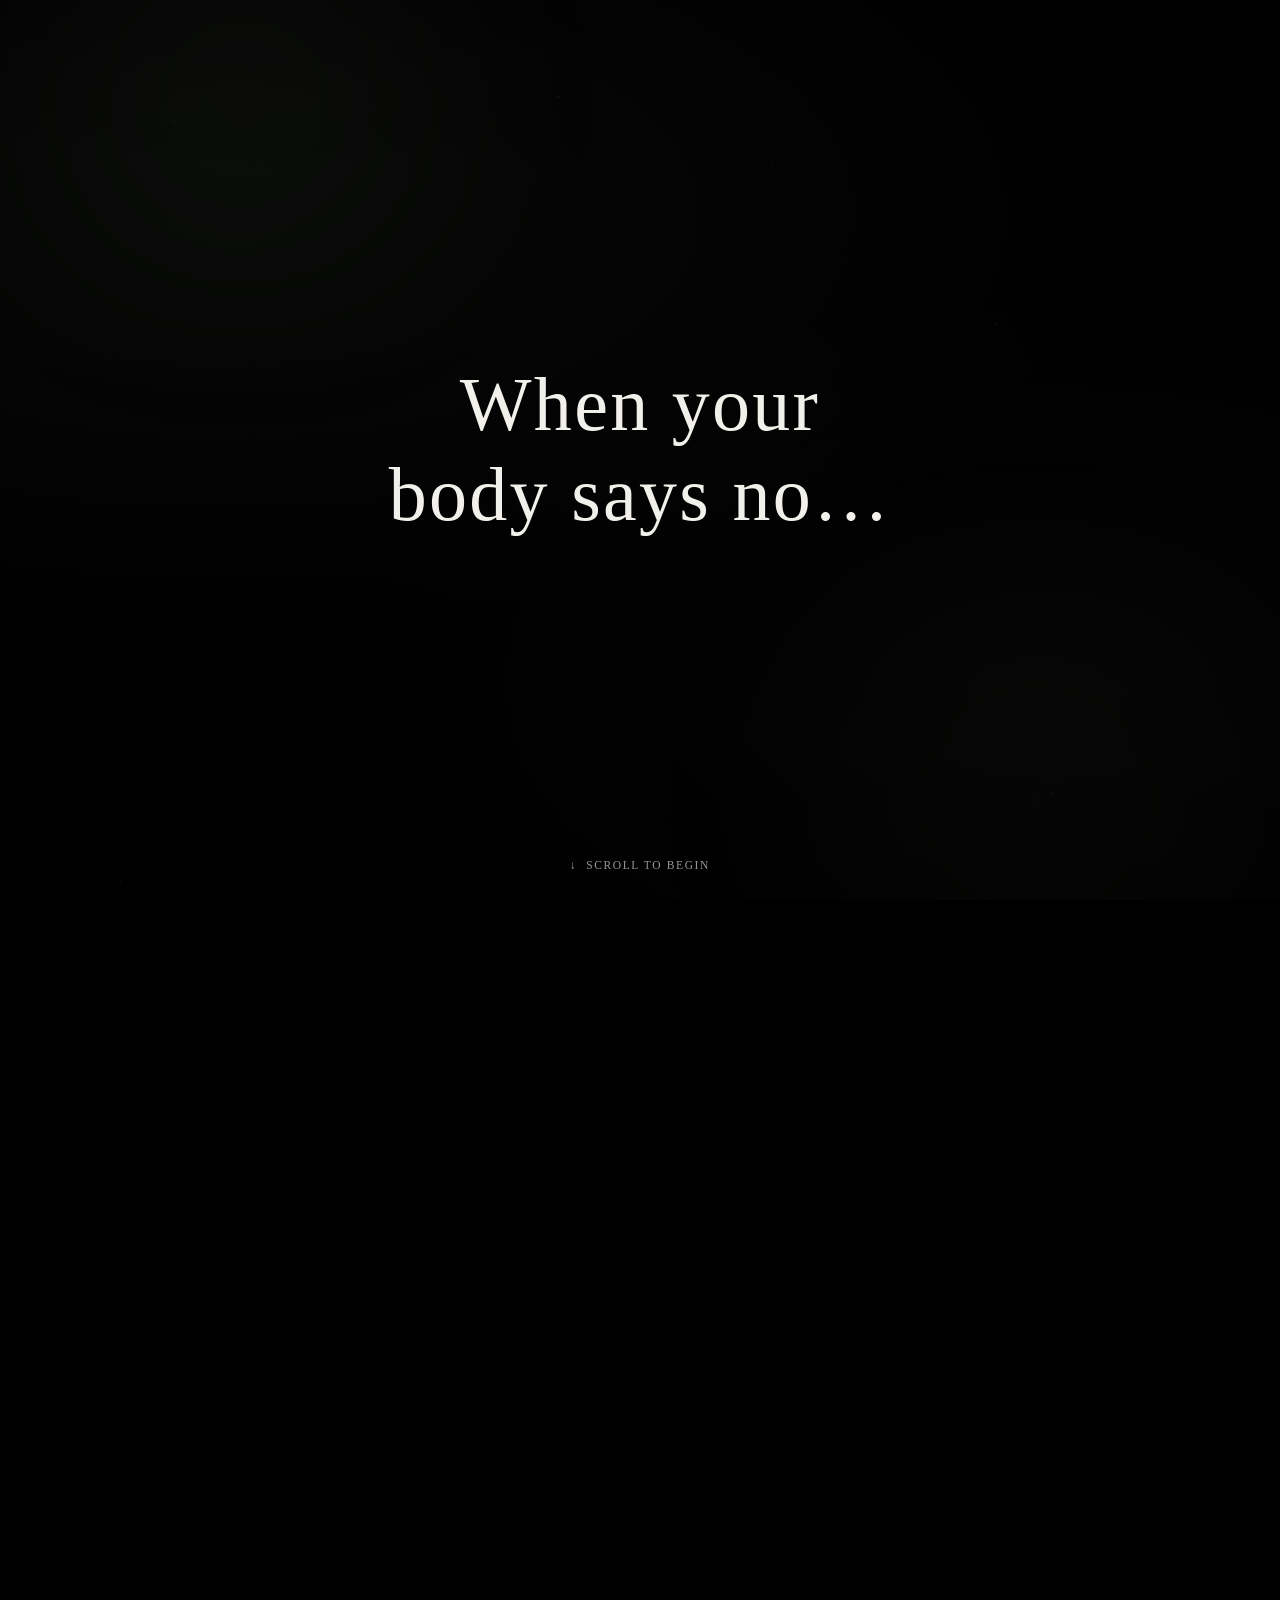
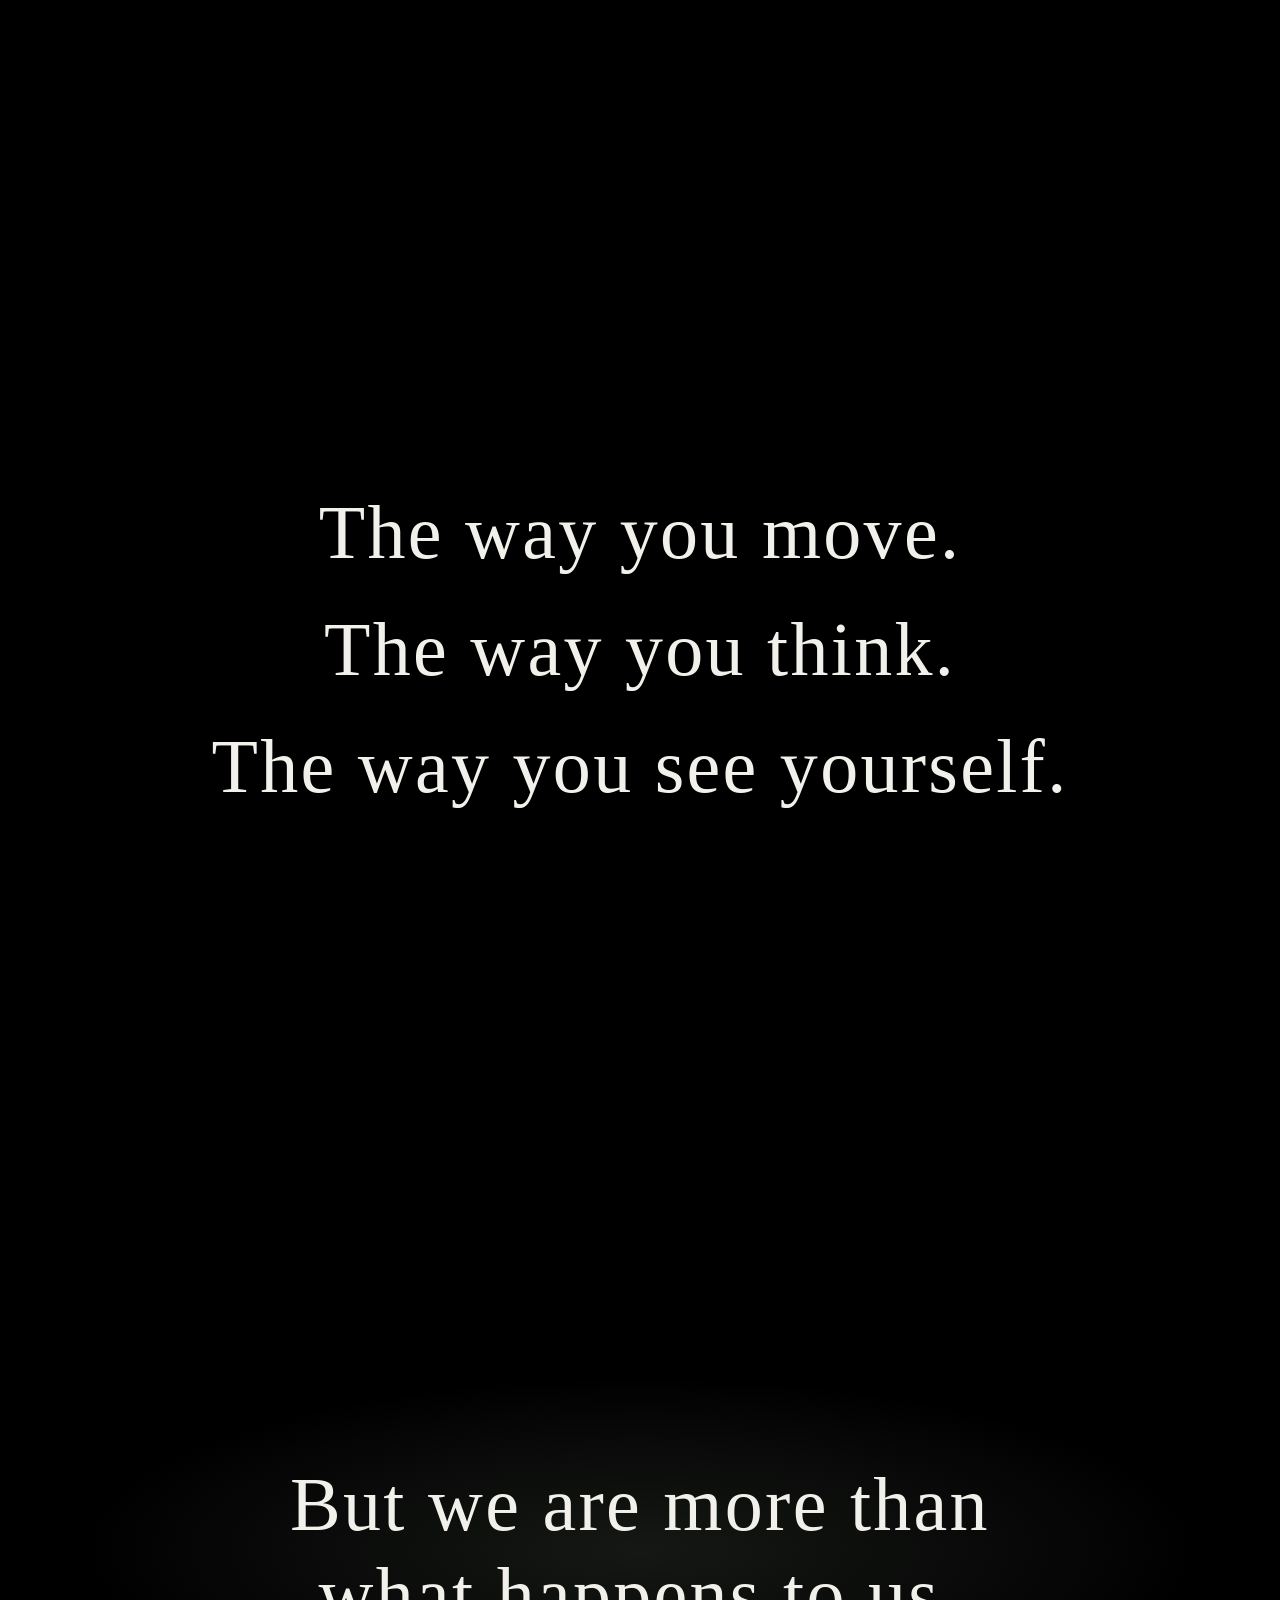
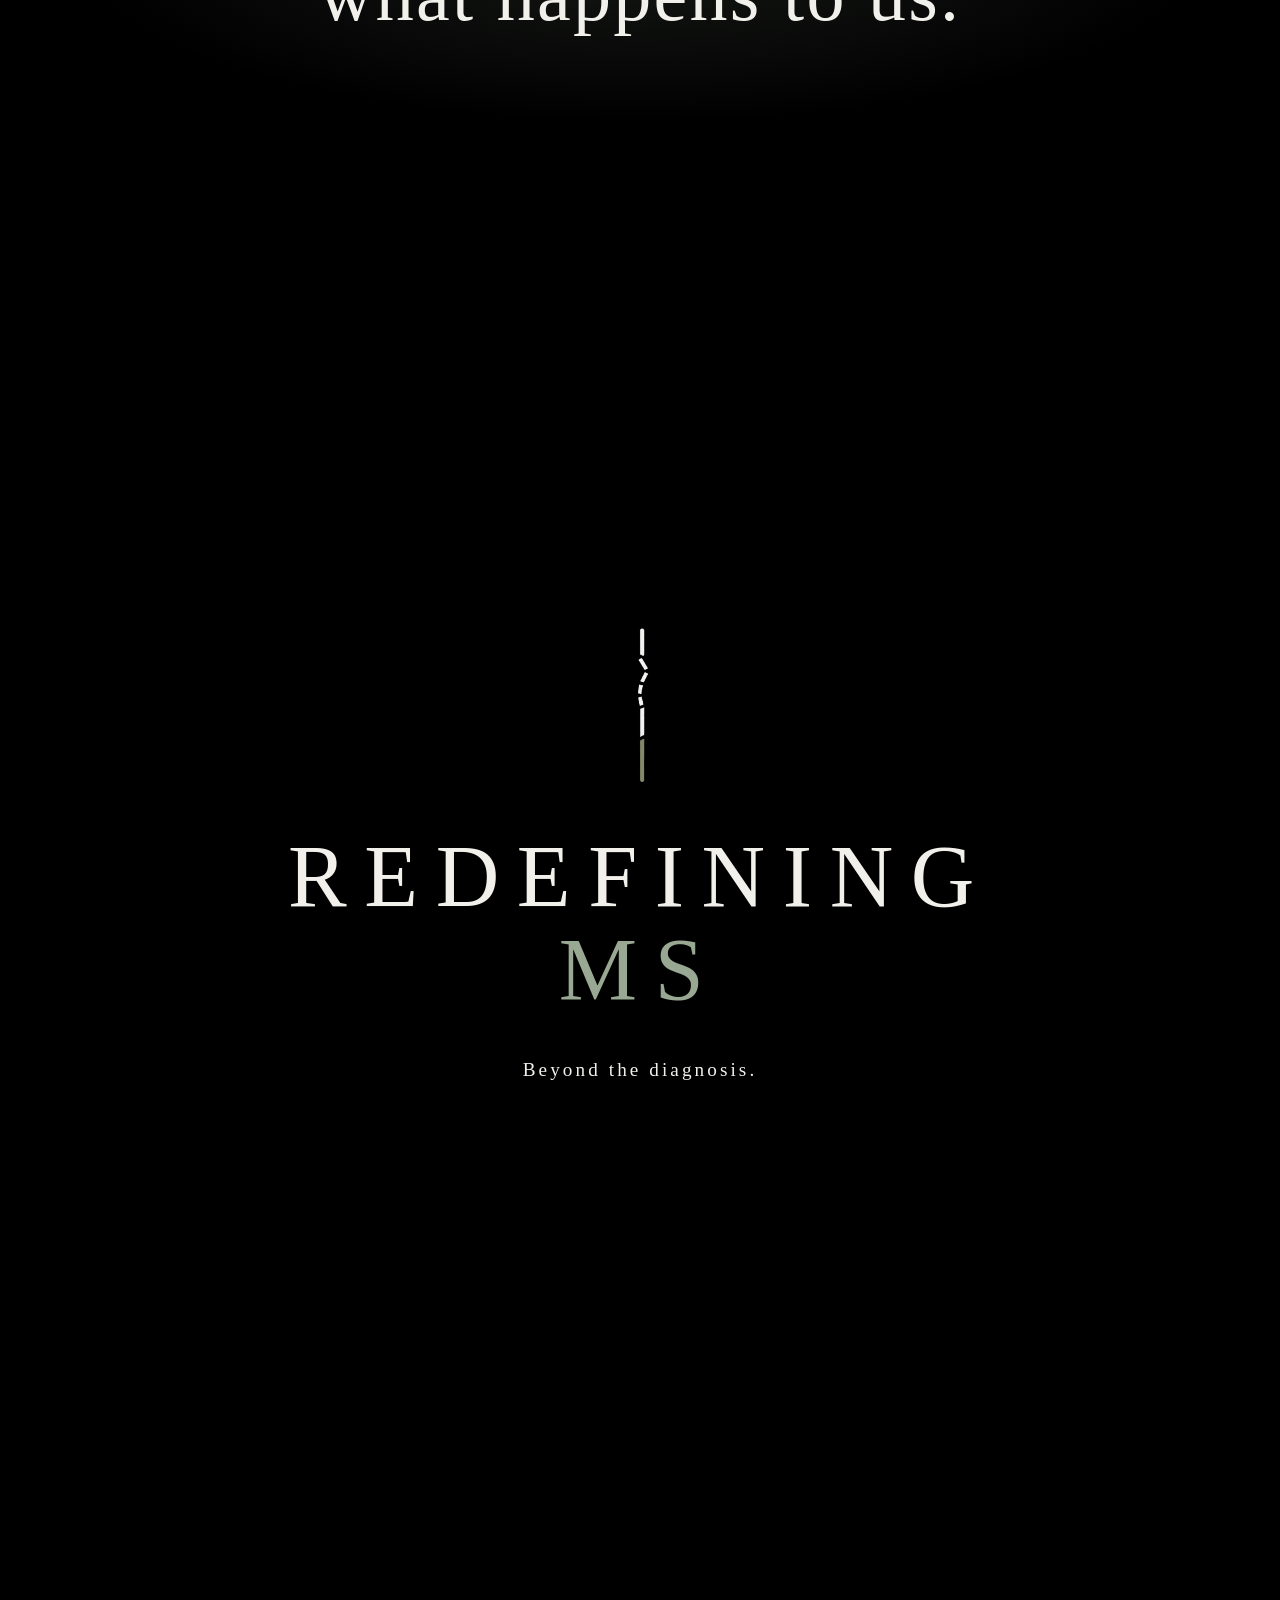
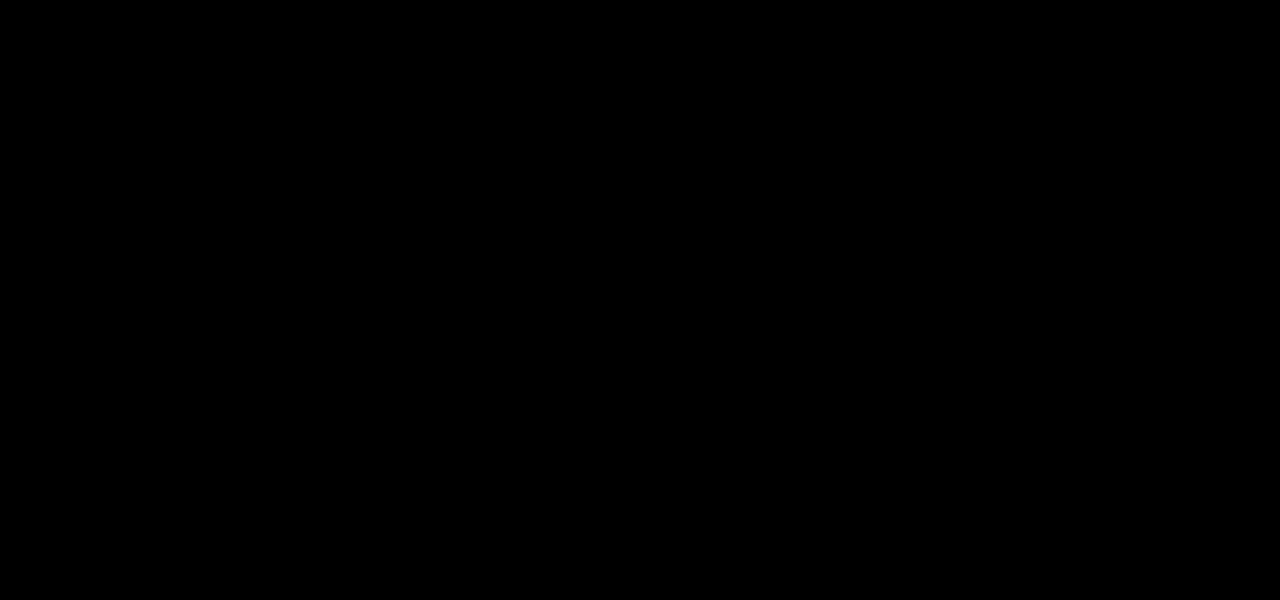
==== commit 99bf3542: "Polish coaching popup layout and success state. Center the modal, make the menu CTA more prominent, " ====
--- a/index.html
+++ b/index.html
@@ -774,7 +774,8 @@
         aria-haspopup="dialog"
         aria-controls="coaching-modal"
       >
-        Free Coaching Course
+        <span class="site-nav__course-btn-label">Free Coaching Course</span>
+        <span class="site-nav__course-btn-sub">The Rebuilding Room</span>
       </button>
     </div>
   </nav>
@@ -800,7 +801,7 @@
         </label>
         <button type="submit" class="coaching-modal__submit">Request access</button>
       </form>
-      <p class="coaching-modal__success" id="coaching-signup-success" hidden role="status">
+      <p class="coaching-modal__success" id="coaching-signup-success" hidden role="status" tabindex="-1">
         I will send a link to my free coaching shortly.
       </p>
     </div>
--- a/css/coaching-modal.css
+++ b/css/coaching-modal.css
@@ -20,49 +20,76 @@
   display: flex;
   flex-direction: column;
   align-items: center;
-  width: min(100%, 28rem);
+  width: min(100%, 30rem);
 }
 
 .site-nav__course-btn {
-  margin-top: clamp(2.5rem, 6vh, 4rem);
-  padding: 0.85rem 1.65rem;
-  border: 1px solid var(--text-sage, #98a892);
+  display: flex;
+  flex-direction: column;
+  align-items: center;
+  justify-content: center;
+  gap: 0.4rem;
+  width: min(100%, 19.5rem);
+  margin-top: clamp(3rem, 7vh, 4.5rem);
+  padding: 1.15rem 1.75rem;
+  border: 1px solid rgba(180, 196, 174, 0.5);
   border-radius: 999px;
-  background: rgba(152, 168, 146, 0.12);
-  color: var(--text, #f2f0eb);
+  background:
+    linear-gradient(180deg, rgba(152, 168, 146, 0.32) 0%, rgba(98, 112, 96, 0.14) 100%);
+  color: #f2f0eb;
+  box-shadow:
+    0 0 0 1px rgba(255, 255, 255, 0.05) inset,
+    0 14px 36px rgba(0, 0, 0, 0.38);
+  cursor: pointer;
+  transition:
+    transform 0.28s ease,
+    border-color 0.28s ease,
+    box-shadow 0.28s ease,
+    background 0.28s ease;
+}
+
+.site-nav__course-btn-label {
+  font-family: "Iowan Old Style", "Palatino Linotype", Palatino, Georgia, serif;
+  font-size: clamp(1.05rem, 3.2vw, 1.22rem);
+  font-weight: 400;
+  letter-spacing: 0.04em;
+  line-height: 1.25;
+  text-wrap: balance;
+}
+
+.site-nav__course-btn-sub {
   font-family: "Helvetica Neue", Helvetica, Arial, sans-serif;
-  font-size: clamp(0.78rem, 2vw, 0.88rem);
+  font-size: 0.68rem;
   font-weight: 500;
-  letter-spacing: 0.14em;
-  line-height: 1.3;
-  text-transform: uppercase;
-  cursor: pointer;
-  transition:
-    background 0.25s ease,
-    border-color 0.25s ease,
-    color 0.25s ease,
-    transform 0.25s ease;
+  letter-spacing: 0.18em;
+  line-height: 1.2;
+  text-transform: uppercase;
+  color: #b8c9b2;
 }
 
 .site-nav__course-btn:hover,
 .site-nav__course-btn:focus-visible {
-  background: rgba(152, 168, 146, 0.22);
-  border-color: #b4c4ae;
-  color: #fff;
-  transform: translateY(-1px);
+  transform: translateY(-2px);
+  border-color: rgba(196, 210, 190, 0.75);
+  background:
+    linear-gradient(180deg, rgba(168, 184, 162, 0.42) 0%, rgba(110, 126, 104, 0.22) 100%);
+  box-shadow:
+    0 0 0 1px rgba(255, 255, 255, 0.08) inset,
+    0 18px 44px rgba(0, 0, 0, 0.45);
 }
 
 .site-nav__course-btn:focus-visible {
-  outline: 2px solid var(--text-sage, #98a892);
-  outline-offset: 4px;
+  outline: 2px solid #98a892;
+  outline-offset: 5px;
 }
 
 .coaching-modal {
   position: fixed;
   inset: 0;
   z-index: 220;
-  display: grid;
-  place-items: center;
+  display: flex;
+  align-items: center;
+  justify-content: center;
   padding: max(1rem, env(safe-area-inset-top)) max(1rem, env(safe-area-inset-right))
     max(1rem, env(safe-area-inset-bottom)) max(1rem, env(safe-area-inset-left));
   opacity: 0;
@@ -87,20 +114,24 @@
   position: absolute;
   inset: 0;
   border: 0;
-  background: rgba(0, 0, 0, 0.72);
+  background: rgba(0, 0, 0, 0.78);
   cursor: pointer;
 }
 
 .coaching-modal__dialog {
   position: relative;
   z-index: 1;
-  width: min(100%, 22rem);
-  padding: 1.35rem 1.35rem 1.2rem;
-  border: 1px solid rgba(152, 168, 146, 0.35);
-  border-radius: 0.35rem;
-  background: #0f0f0f;
-  color: #f2f0eb;
-  box-shadow: 0 24px 64px rgba(0, 0, 0, 0.45);
+  display: flex;
+  flex-direction: column;
+  align-items: center;
+  width: min(100%, 23.5rem);
+  padding: 2rem 1.75rem 1.65rem;
+  border: 1px solid rgba(152, 168, 146, 0.4);
+  border-radius: 0.5rem;
+  background: #0a0a0a;
+  color: #f2f0eb;
+  text-align: center;
+  box-shadow: 0 28px 72px rgba(0, 0, 0, 0.55);
   transform: translateY(0.75rem) scale(0.98);
   transition: transform 0.35s cubic-bezier(0.22, 1, 0.36, 1);
 }
@@ -109,16 +140,21 @@
   transform: translateY(0) scale(1);
 }
 
+.coaching-modal__dialog.is-success {
+  justify-content: center;
+  padding: 2.75rem 2rem;
+}
+
 .coaching-modal__close {
   position: absolute;
-  top: 0.55rem;
-  right: 0.55rem;
+  top: 0.65rem;
+  right: 0.65rem;
   width: 2rem;
   height: 2rem;
   border: 0;
   border-radius: 999px;
   background: transparent;
-  color: rgba(242, 240, 235, 0.72);
+  color: rgba(242, 240, 235, 0.65);
   font-size: 1.35rem;
   line-height: 1;
   cursor: pointer;
@@ -131,35 +167,39 @@
 }
 
 .coaching-modal__close:focus-visible {
-  outline: 2px solid var(--text-sage, #98a892);
+  outline: 2px solid #98a892;
   outline-offset: 2px;
 }
 
 .coaching-modal__title {
-  margin: 0 2rem 0.35rem 0;
-  font-size: clamp(1.05rem, 3vw, 1.2rem);
+  margin: 0 0 0.45rem;
+  width: 100%;
+  font-size: clamp(1.1rem, 3.2vw, 1.28rem);
   font-weight: 400;
-  letter-spacing: 0.12em;
+  letter-spacing: 0.14em;
   line-height: 1.35;
   text-transform: uppercase;
 }
 
 .coaching-modal__lede {
-  margin: 0 0 1rem;
-  color: rgba(242, 240, 235, 0.78);
-  font-size: 0.92rem;
-  line-height: 1.5;
+  margin: 0 0 1.35rem;
+  width: 100%;
+  color: rgba(242, 240, 235, 0.76);
+  font-size: 0.95rem;
+  line-height: 1.55;
+  text-wrap: balance;
 }
 
 .coaching-modal__form {
   display: grid;
-  gap: 0.75rem;
+  gap: 0.8rem;
+  width: 100%;
+  text-align: left;
 }
 
 .coaching-modal__field {
   display: grid;
   gap: 0.35rem;
-  text-align: left;
 }
 
 .coaching-modal__field span {
@@ -172,10 +212,10 @@
 
 .coaching-modal__field input {
   width: 100%;
-  padding: 0.6rem 0.7rem;
-  border: 1px solid rgba(242, 240, 235, 0.2);
-  border-radius: 0.25rem;
-  background: rgba(0, 0, 0, 0.35);
+  padding: 0.65rem 0.75rem;
+  border: 1px solid rgba(242, 240, 235, 0.22);
+  border-radius: 0.3rem;
+  background: rgba(255, 255, 255, 0.04);
   color: #f2f0eb;
   font: inherit;
   font-size: 0.95rem;
@@ -188,8 +228,8 @@
 }
 
 .coaching-modal__submit {
-  margin-top: 0.2rem;
-  padding: 0.65rem 1rem;
+  margin-top: 0.25rem;
+  padding: 0.75rem 1rem;
   border: 1px solid #f2f0eb;
   border-radius: 999px;
   background: #f2f0eb;
@@ -211,9 +251,9 @@
 
 .coaching-modal__success {
   margin: 0;
-  font-size: clamp(0.95rem, 2.4vw, 1.05rem);
-  line-height: 1.55;
-  text-align: center;
+  max-width: 17rem;
+  font-size: clamp(1.05rem, 3vw, 1.22rem);
+  line-height: 1.65;
   text-wrap: balance;
 }
 
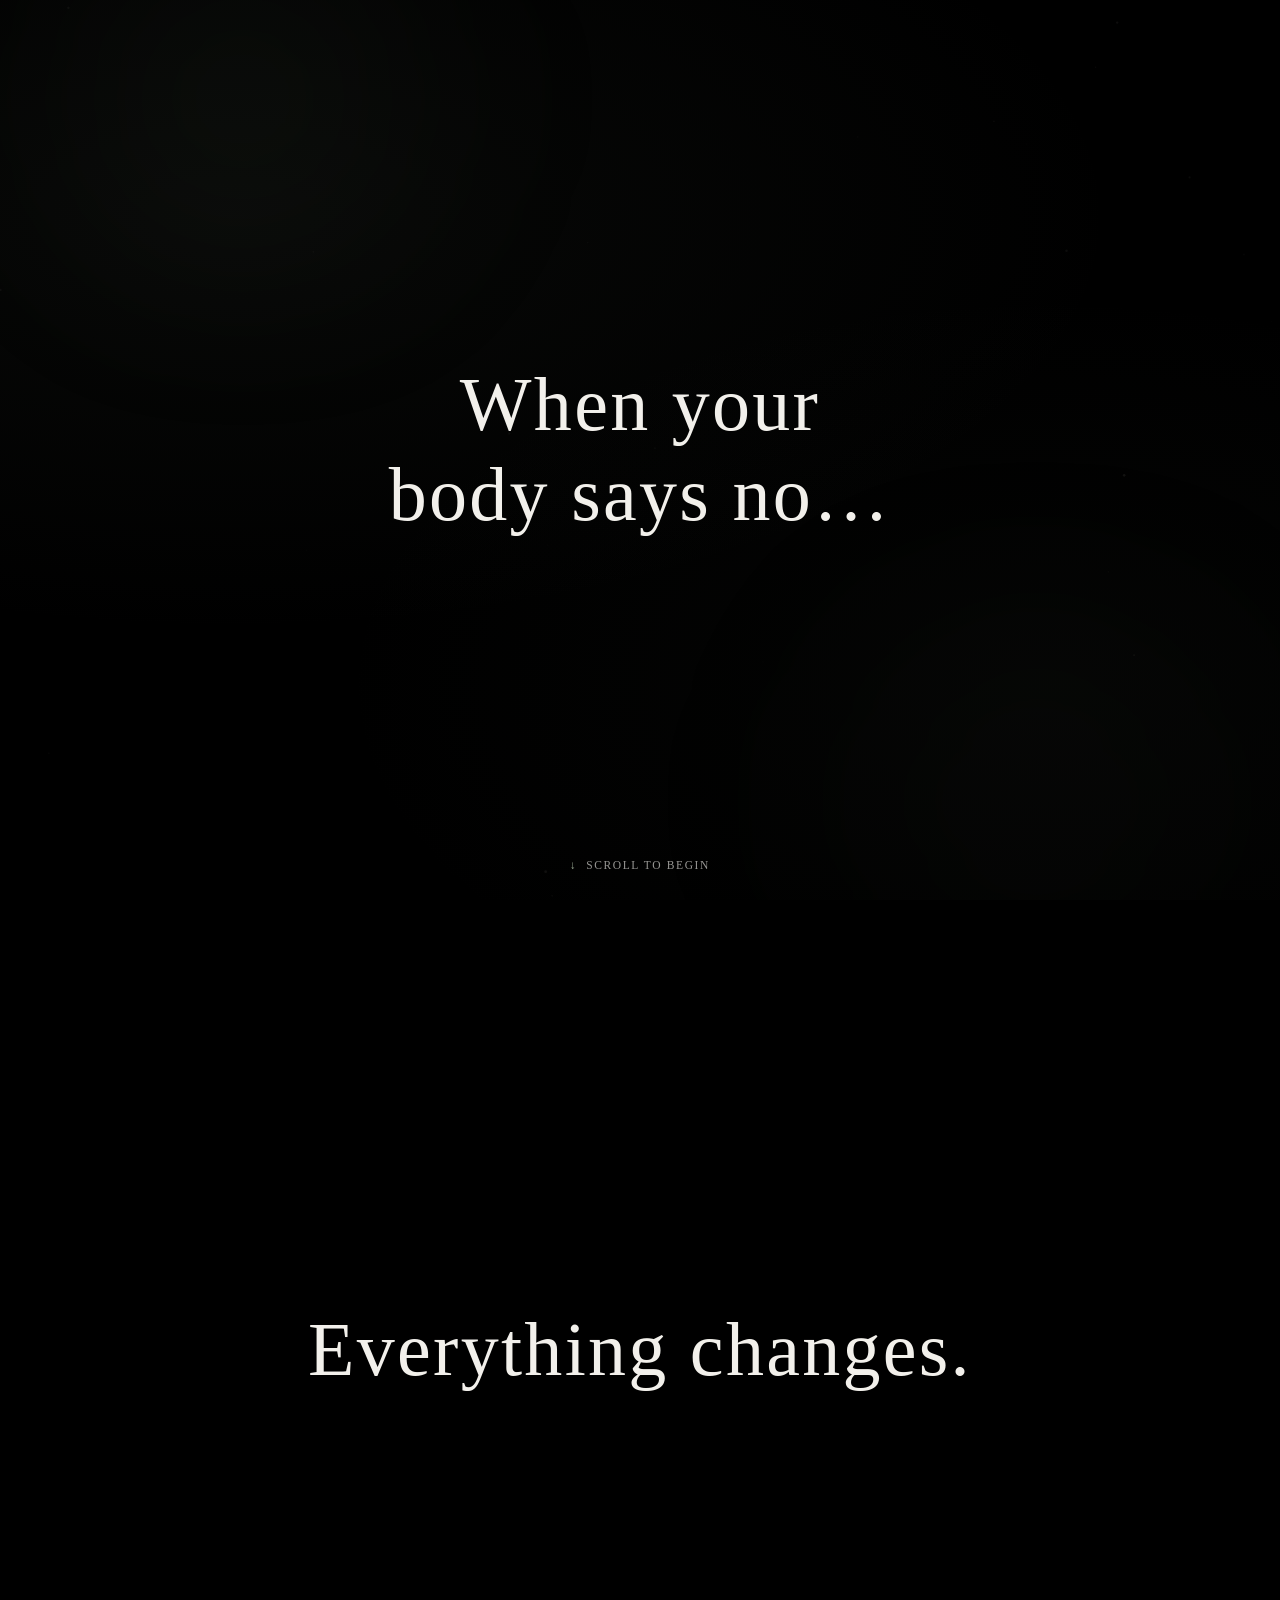
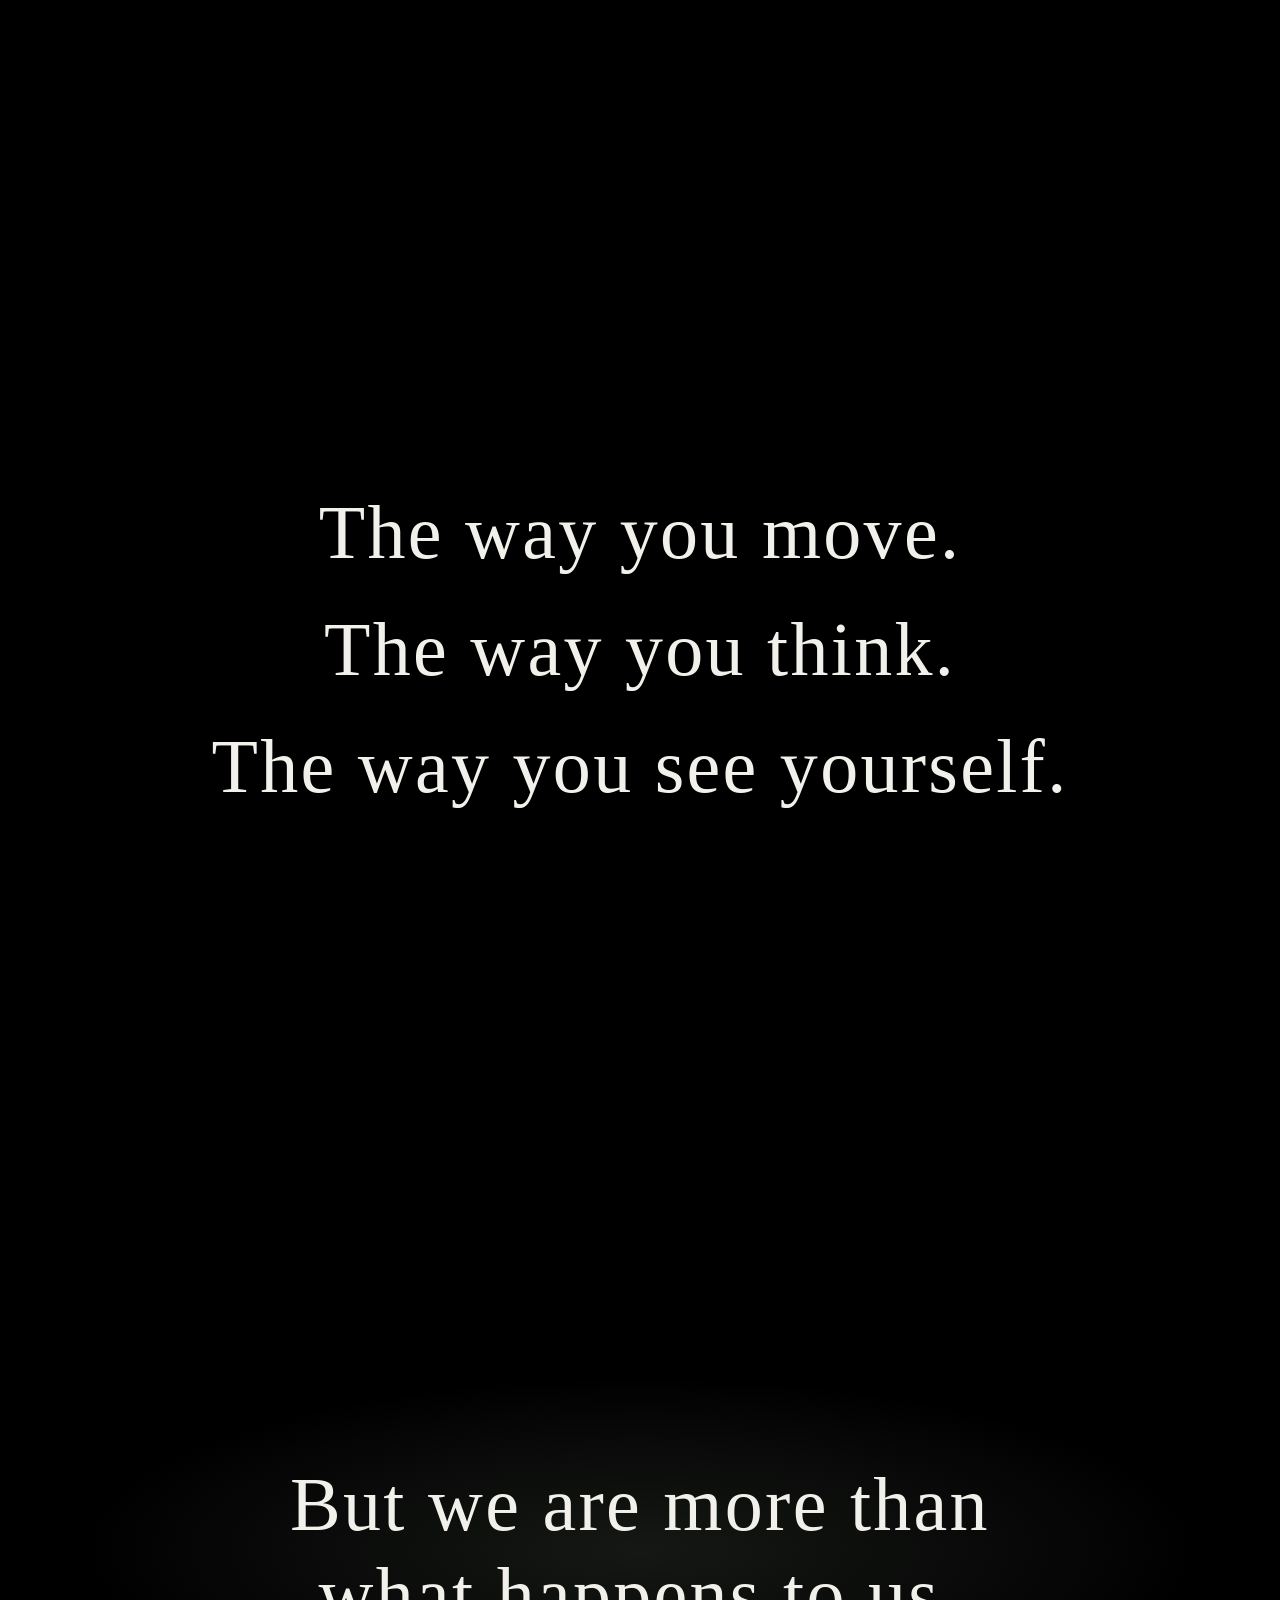
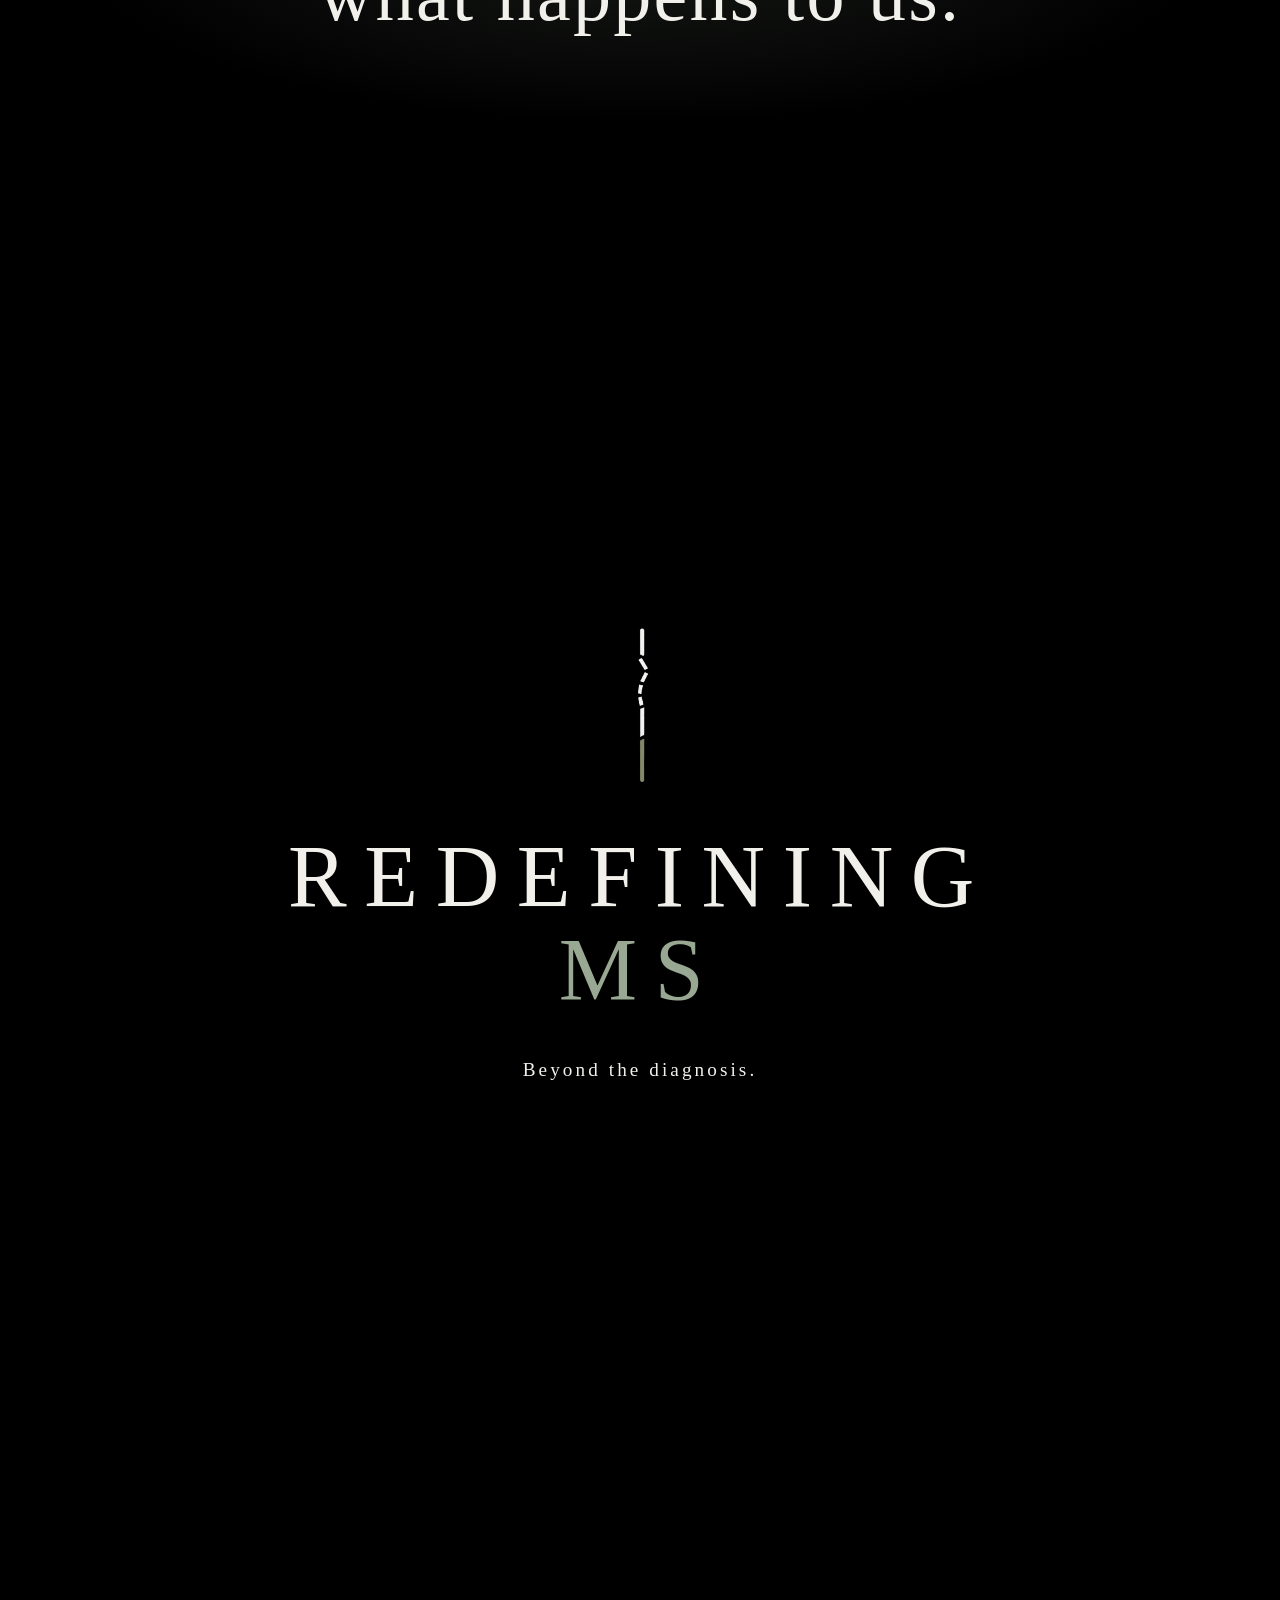
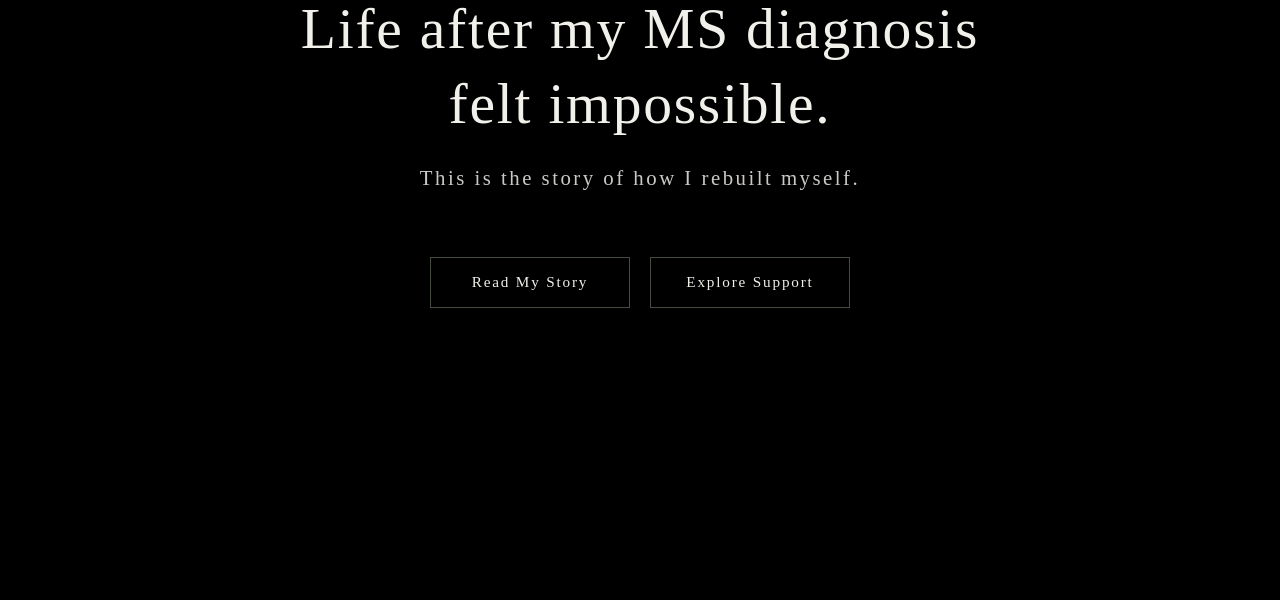
==== commit 1269b197: "Remove Free Coaching Course button and signup popup from menu. Drop the menu CTA, modal, and related" ====
--- a/index.html
+++ b/index.html
@@ -729,7 +729,6 @@
     }
 
   </style>
-  <link rel="stylesheet" href="css/coaching-modal.css">
 </head>
 <body>
   <div class="ambient" aria-hidden="true">
@@ -739,11 +738,6 @@
     <canvas class="ambient__particles"></canvas>
     <div class="ambient__noise"></div>
   </div>
-
-  <form name="coaching-signup" data-netlify="true" netlify-honeypot="bot-field" hidden>
-    <input type="text" name="name" />
-    <input type="email" name="email" />
-  </form>
 
   <header class="site-nav" id="site-nav" aria-hidden="true">
     <div class="site-nav__inner">
@@ -759,53 +753,14 @@
   </header>
 
   <nav id="site-nav-menu" class="site-nav__menu" aria-label="Primary" aria-hidden="true">
-    <div class="site-nav__menu-inner">
-      <ul class="site-nav__list">
-        <li><a class="site-nav__link" href="index.html" aria-current="page">Home</a></li>
-        <li><a class="site-nav__link" href="my-story.html">My Story</a></li>
-        <li><a class="site-nav__link" href="the-book.html">The Book</a></li>
-        <li><a class="site-nav__link" href="support.html">Support</a></li>
-        <li><a class="site-nav__link" href="https://www.instagram.com/redefiningms" target="_blank" rel="noopener noreferrer">Connect</a></li>
-      </ul>
-      <button
-        type="button"
-        class="site-nav__course-btn"
-        id="course-signup-open"
-        aria-haspopup="dialog"
-        aria-controls="coaching-modal"
-      >
-        <span class="site-nav__course-btn-label">Free Coaching Course</span>
-        <span class="site-nav__course-btn-sub">The Rebuilding Room</span>
-      </button>
-    </div>
+    <ul class="site-nav__list">
+      <li><a class="site-nav__link" href="index.html" aria-current="page">Home</a></li>
+      <li><a class="site-nav__link" href="my-story.html">My Story</a></li>
+      <li><a class="site-nav__link" href="the-book.html">The Book</a></li>
+      <li><a class="site-nav__link" href="support.html">Support</a></li>
+      <li><a class="site-nav__link" href="https://www.instagram.com/redefiningms" target="_blank" rel="noopener noreferrer">Connect</a></li>
+    </ul>
   </nav>
-
-  <div id="coaching-modal" class="coaching-modal" hidden aria-hidden="true">
-    <button type="button" class="coaching-modal__backdrop" id="coaching-modal-backdrop" aria-label="Close dialog"></button>
-    <div class="coaching-modal__dialog" role="dialog" aria-modal="true" aria-labelledby="coaching-modal-title">
-      <button type="button" class="coaching-modal__close" id="coaching-modal-close" aria-label="Close">×</button>
-      <h2 class="coaching-modal__title" id="coaching-modal-title">The Rebuilding Room</h2>
-      <p class="coaching-modal__lede">Start your free coaching course.</p>
-      <form class="coaching-modal__form" id="coaching-signup-form" name="coaching-signup" novalidate>
-        <input type="hidden" name="form-name" value="coaching-signup" />
-        <p class="visually-hidden">
-          <label>Do not fill this in<input name="bot-field" tabindex="-1" autocomplete="off" /></label>
-        </p>
-        <label class="coaching-modal__field">
-          <span>Name</span>
-          <input type="text" name="name" id="course-signup-name" autocomplete="name" required />
-        </label>
-        <label class="coaching-modal__field">
-          <span>Email Address</span>
-          <input type="email" name="email" id="course-signup-email" autocomplete="email" required />
-        </label>
-        <button type="submit" class="coaching-modal__submit">Request access</button>
-      </form>
-      <p class="coaching-modal__success" id="coaching-signup-success" hidden role="status" tabindex="-1">
-        I will send a link to my free coaching shortly.
-      </p>
-    </div>
-  </div>
 
   <p class="scroll-cue" id="scroll-cue" aria-hidden="true">
     <span class="scroll-cue__arrow" aria-hidden="true">↓</span>
@@ -1146,6 +1101,5 @@
     initAmbientParticles();
     initAmbientDepth();
   </script>
-  <script src="js/coaching-modal.js" defer></script>
 </body>
 </html>
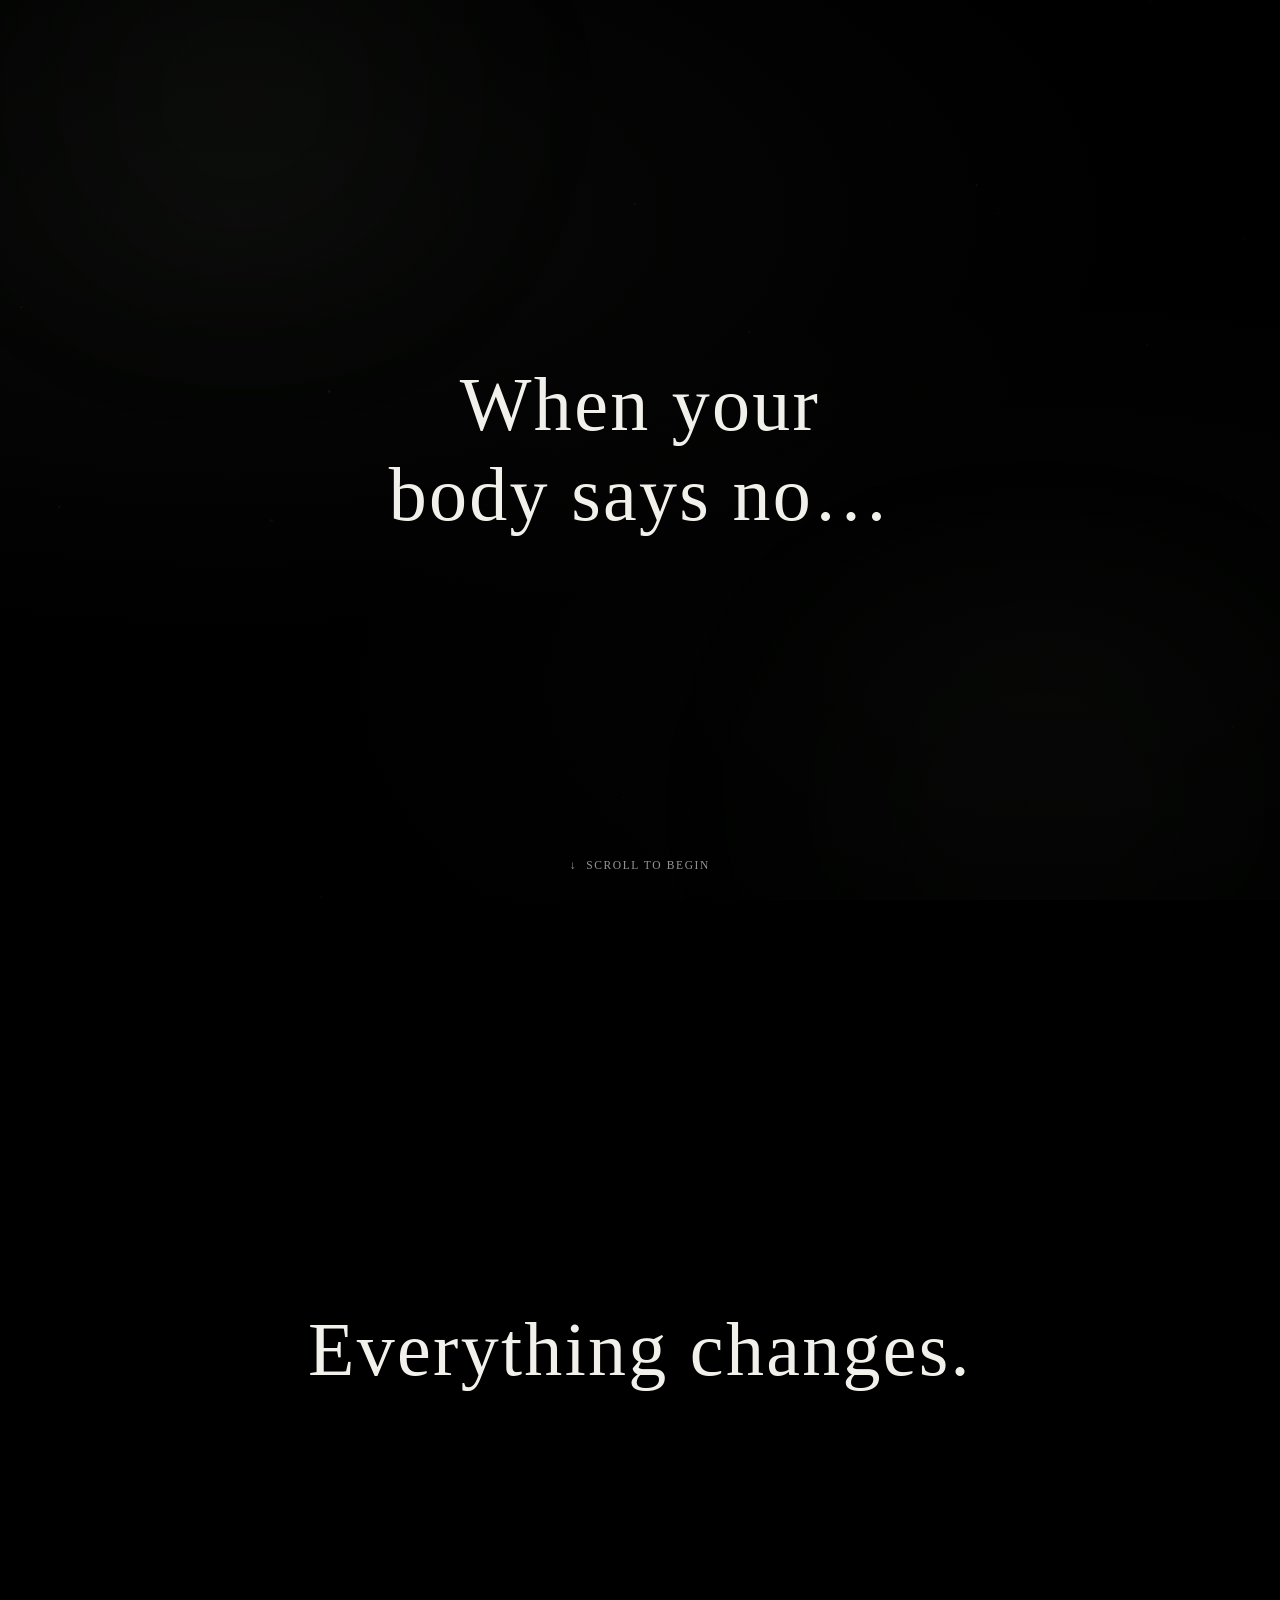
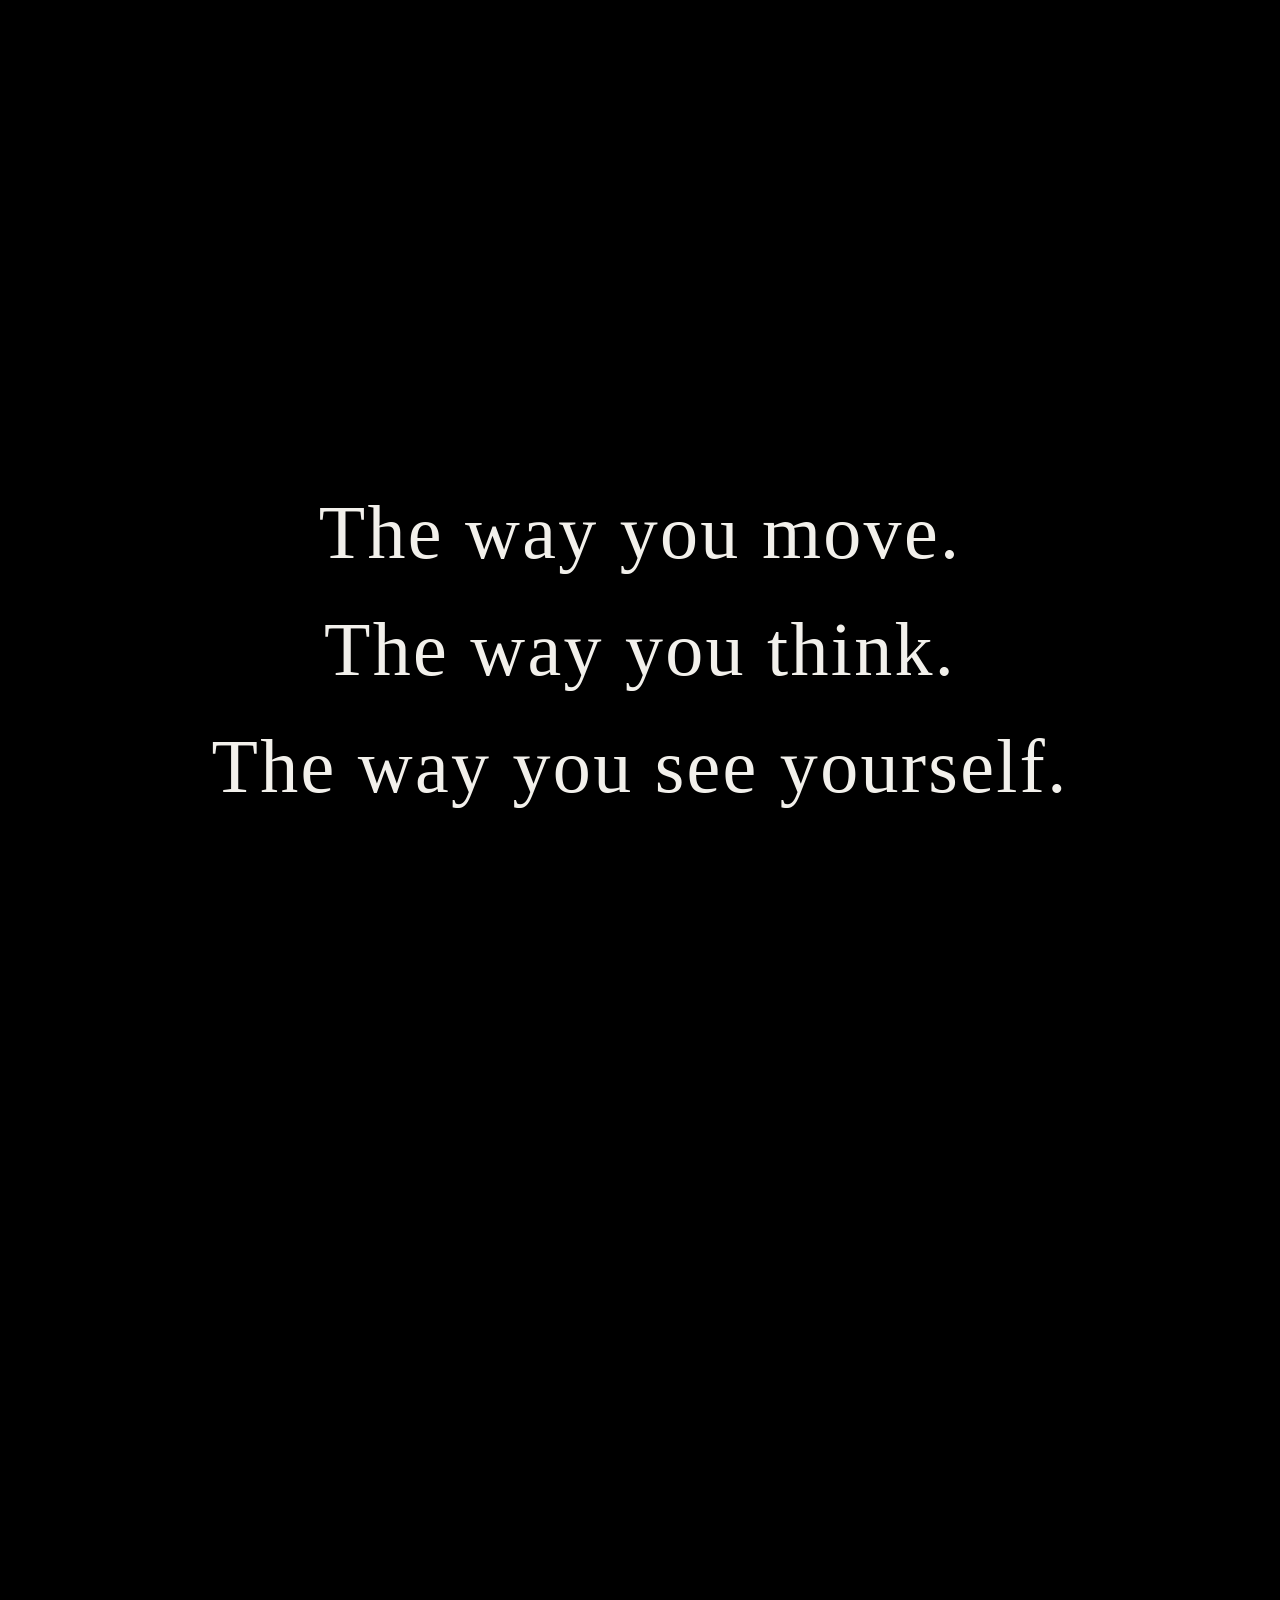
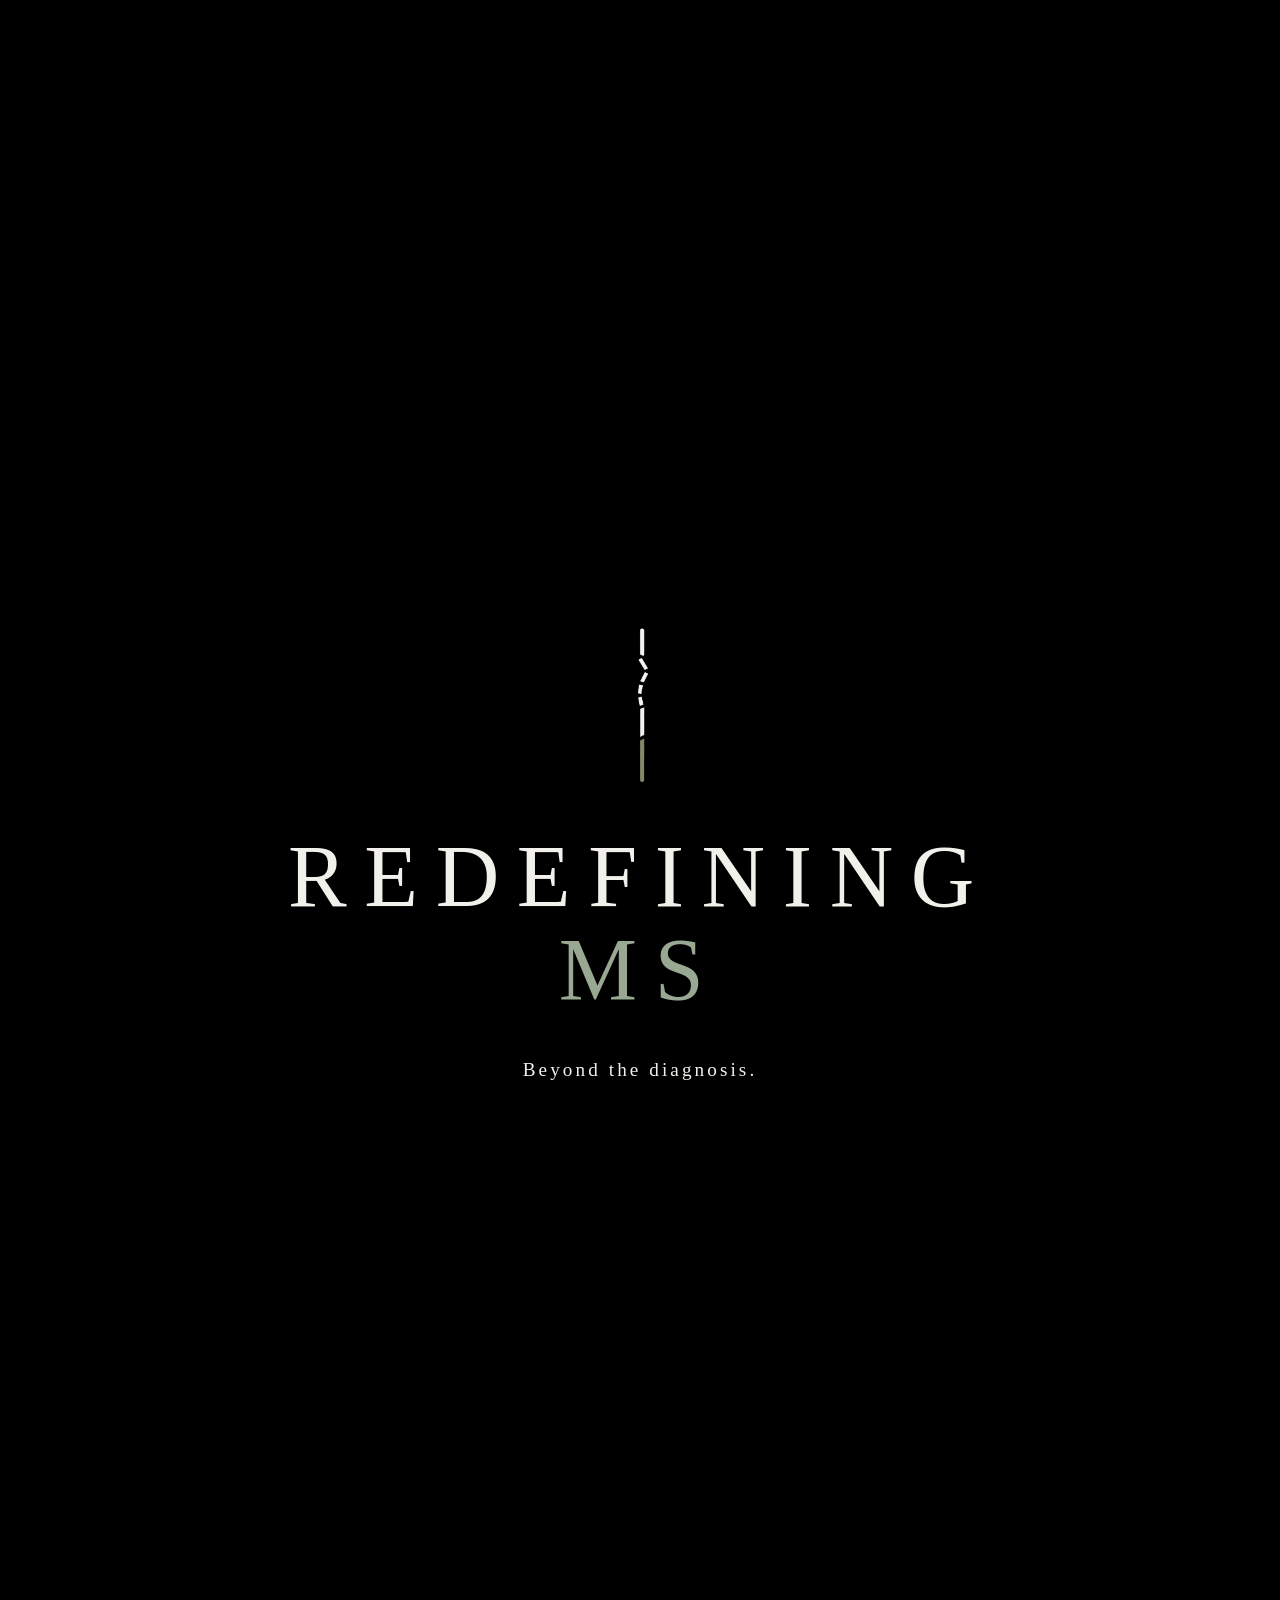
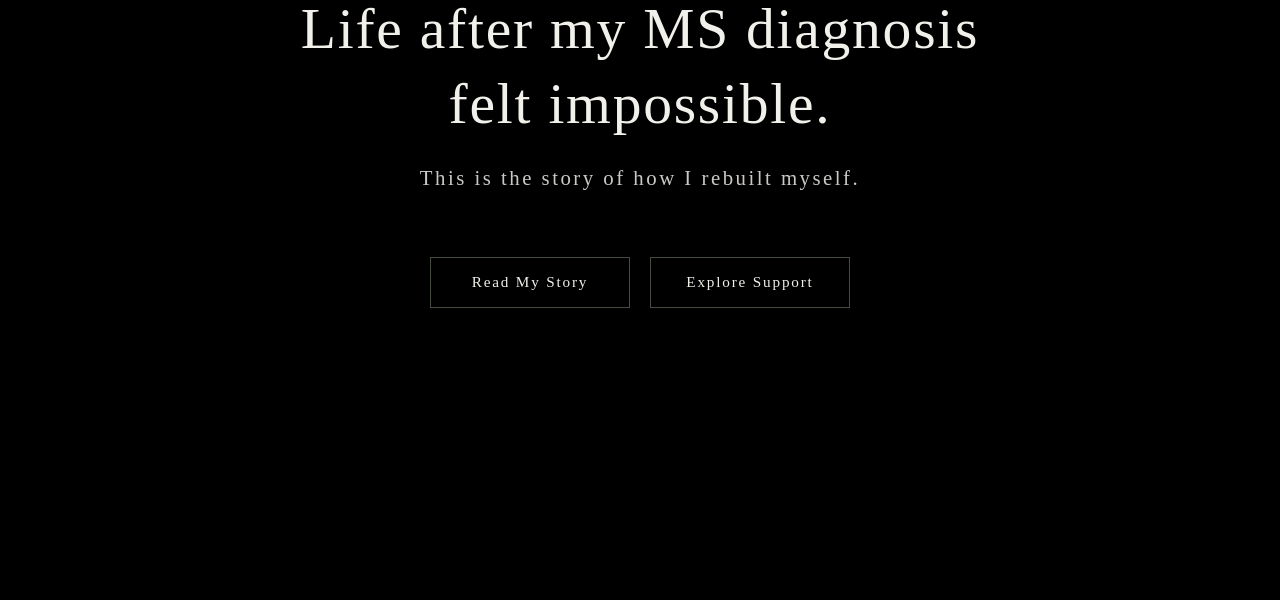
==== commit 6984e62e: "Centre site menu links consistently on all main pages. Use shared nav styles so menu items align to " ====
--- a/index.html
+++ b/index.html
@@ -729,6 +729,7 @@
     }
 
   </style>
+  <link rel="stylesheet" href="css/site-nav.css">
 </head>
 <body>
   <div class="ambient" aria-hidden="true">
--- a/css/site-nav.css
+++ b/css/site-nav.css
@@ -0,0 +1,37 @@
+.site-nav__menu {
+  display: flex;
+  align-items: center;
+  justify-content: center;
+  padding:
+    calc(4.25rem + env(safe-area-inset-top, 0px))
+    max(var(--screen-gutter, 2rem), env(safe-area-inset-right, 0px))
+    max(var(--screen-gutter, 2rem), env(safe-area-inset-bottom, 0px))
+    max(var(--screen-gutter, 2rem), env(safe-area-inset-left, 0px));
+}
+
+.site-nav__list {
+  display: flex;
+  flex-direction: column;
+  align-items: center;
+  justify-content: center;
+  gap: clamp(2rem, 4.5vh, 3.25rem);
+  width: min(100%, 20rem);
+  margin: 0;
+  padding: 0;
+  list-style: none;
+  text-align: center;
+}
+
+.site-nav__list > li {
+  display: block;
+  width: 100%;
+  margin: 0;
+  padding: 0;
+}
+
+.site-nav__link {
+  display: block;
+  width: 100%;
+  text-align: center;
+  text-wrap: balance;
+}
